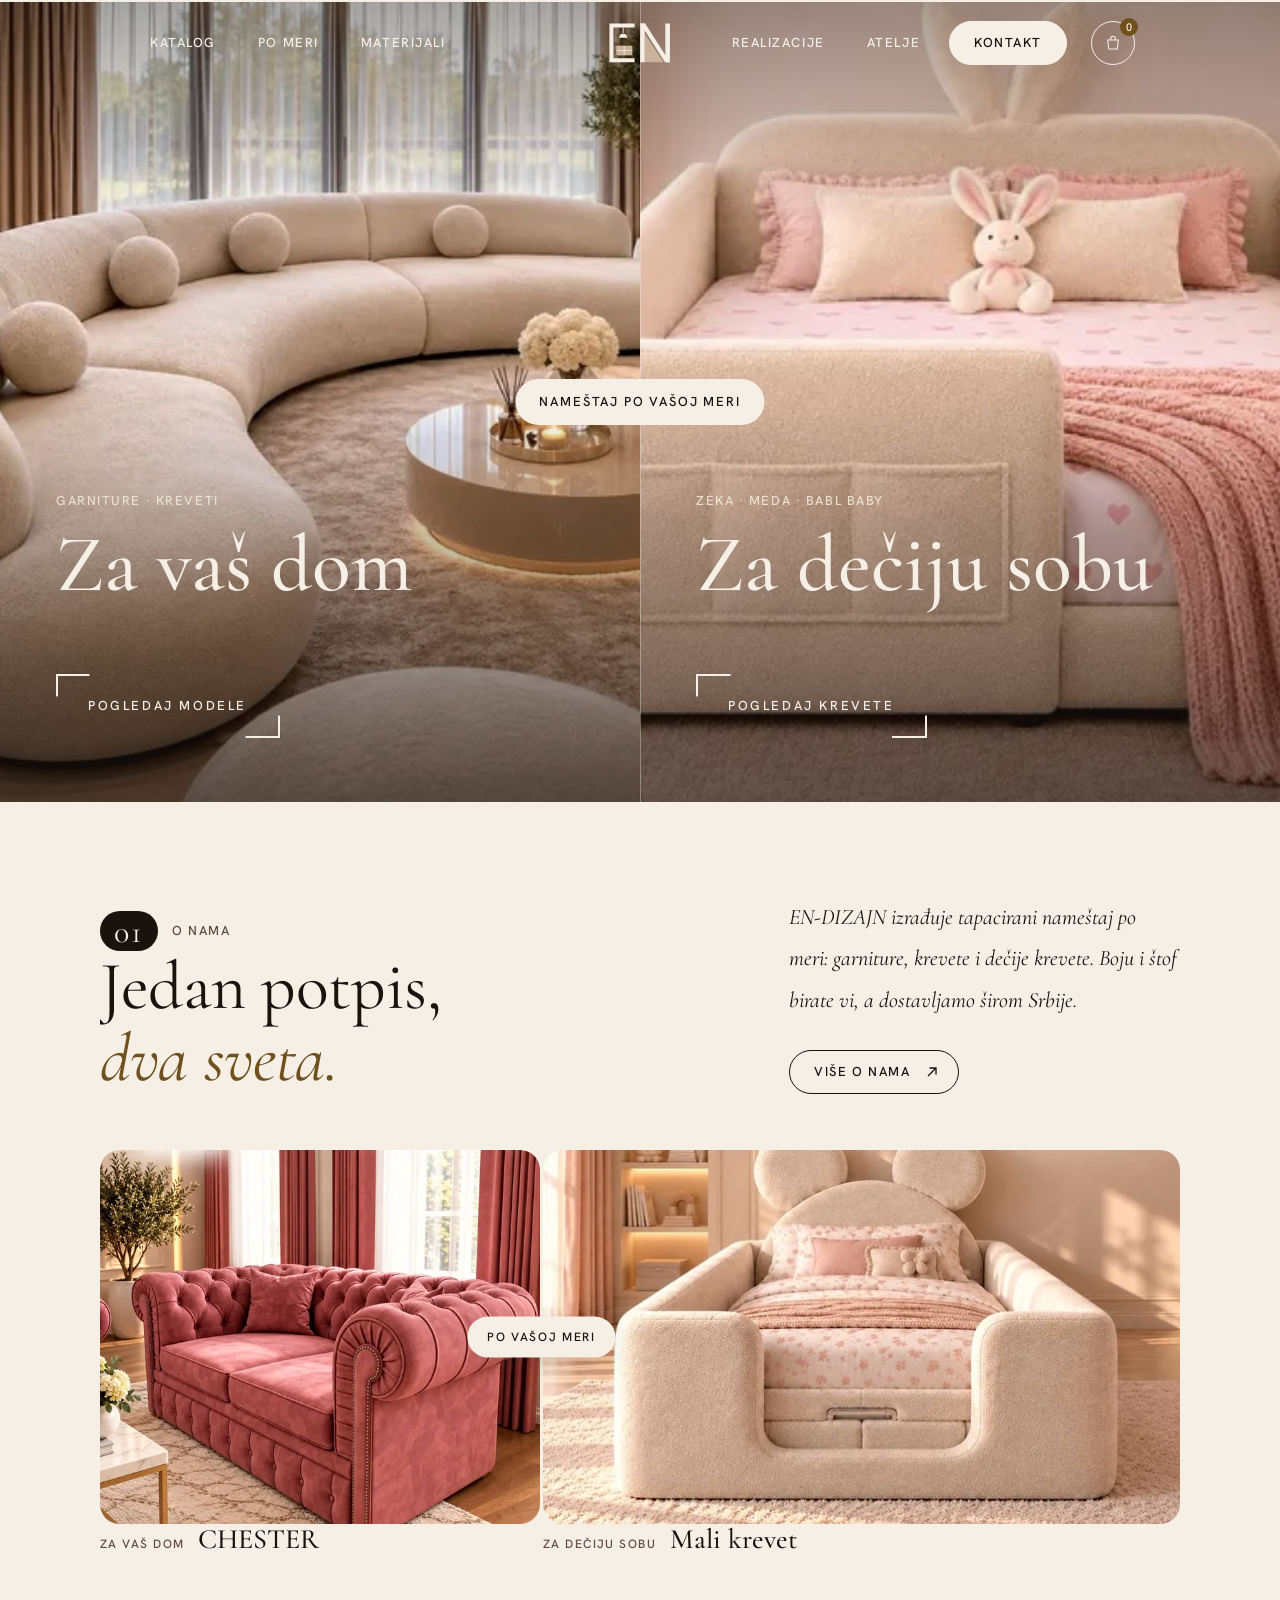
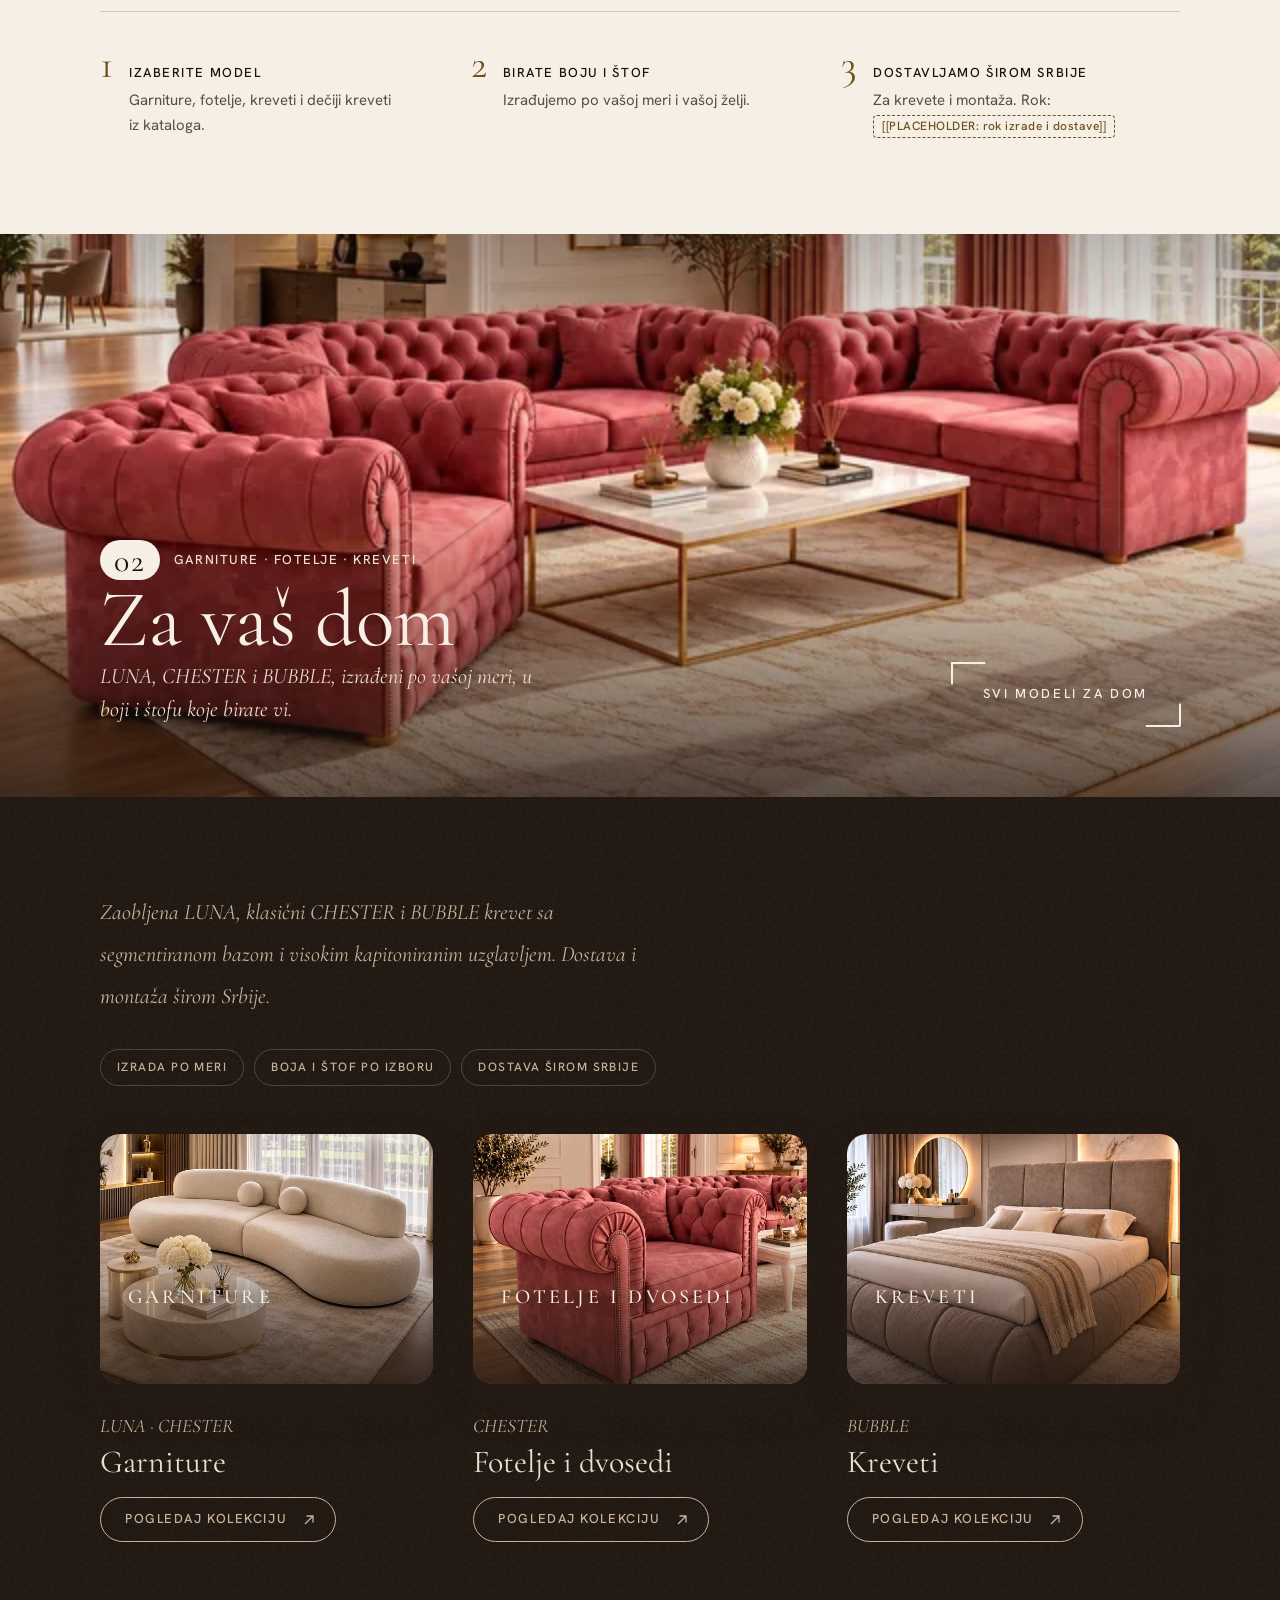
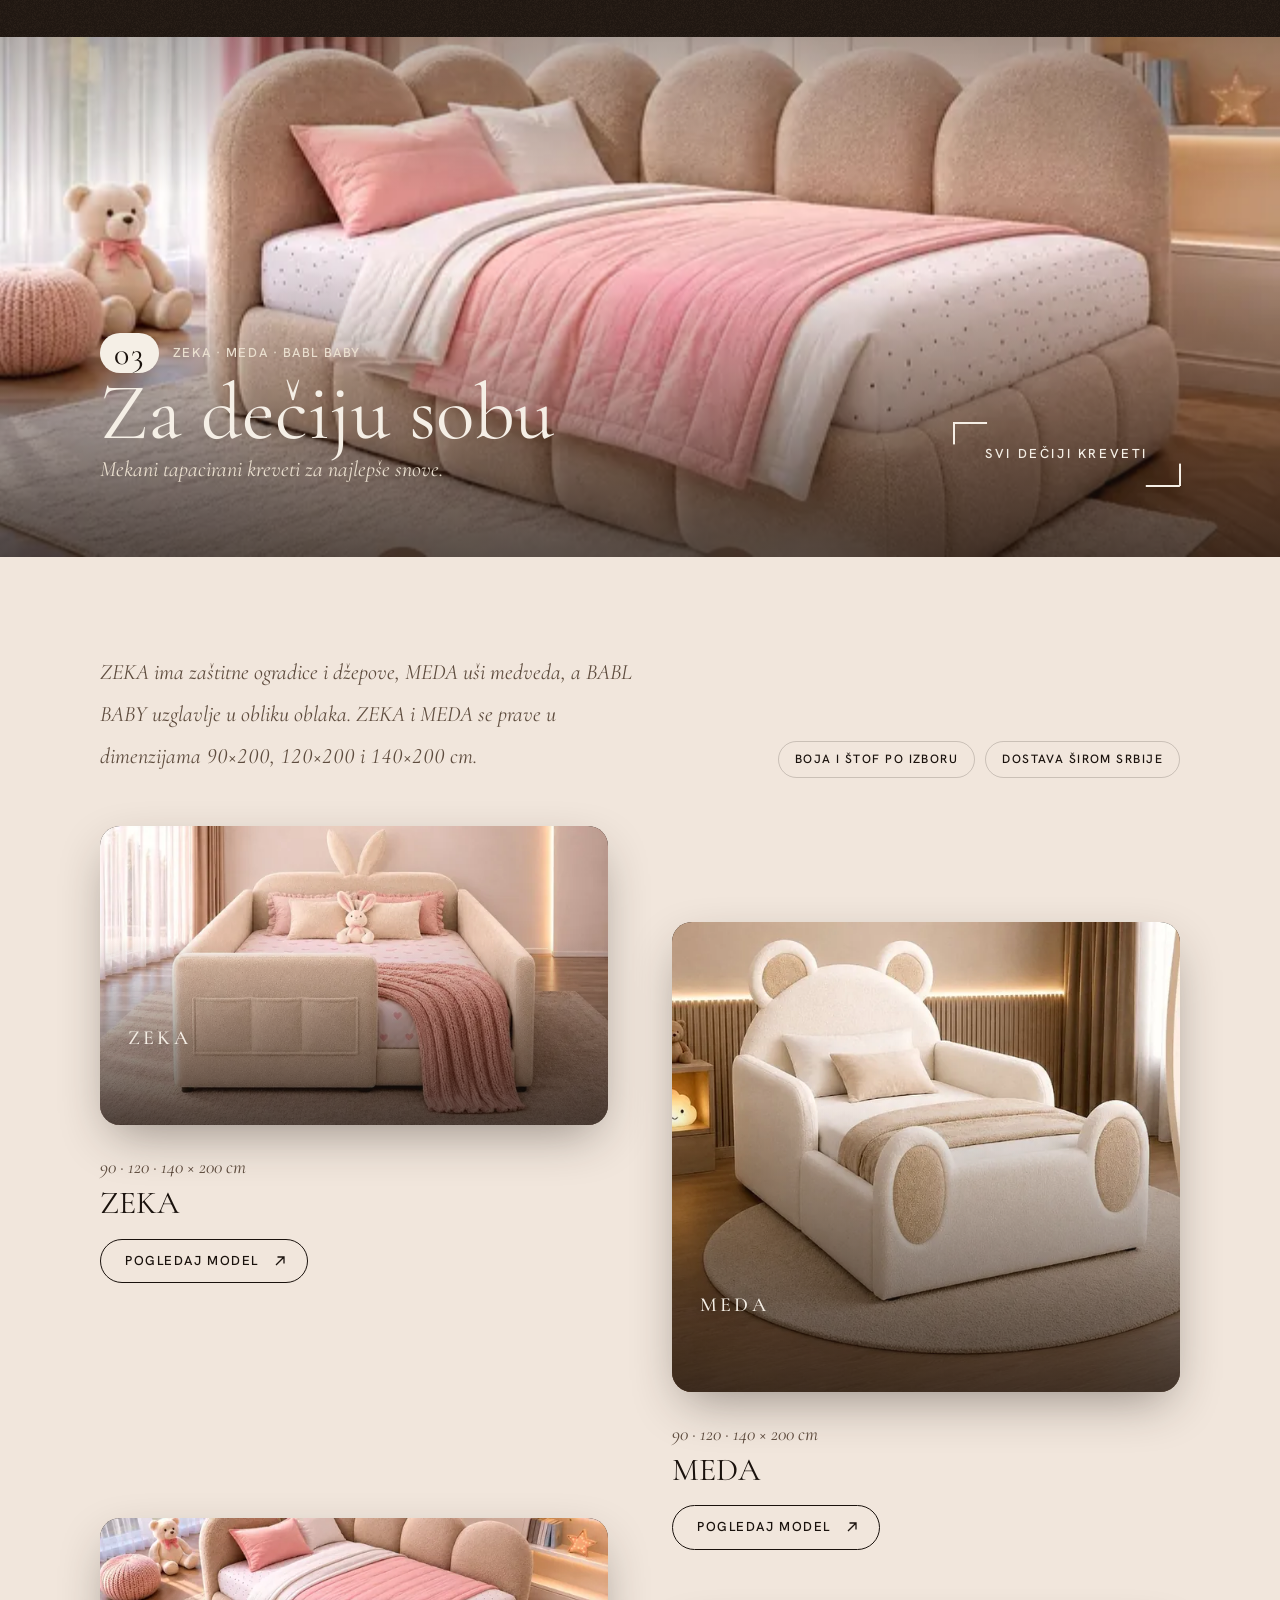
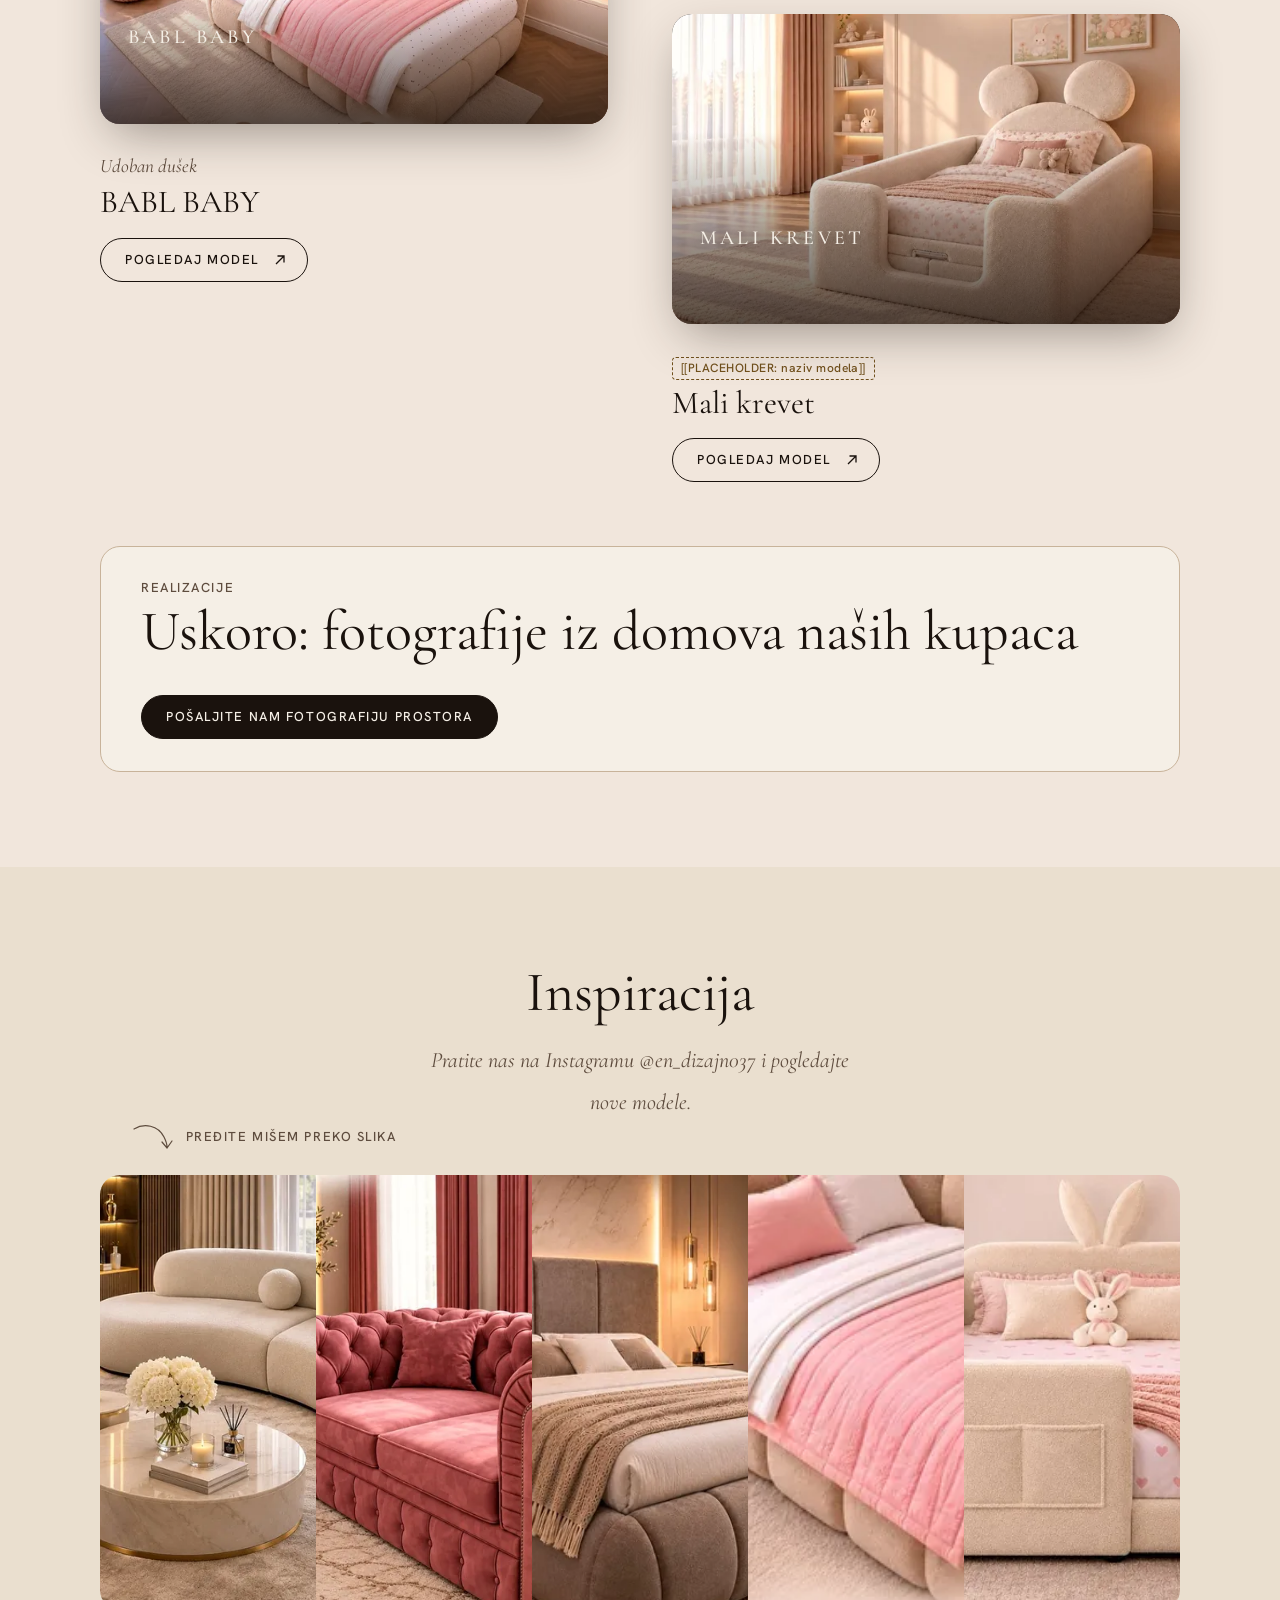
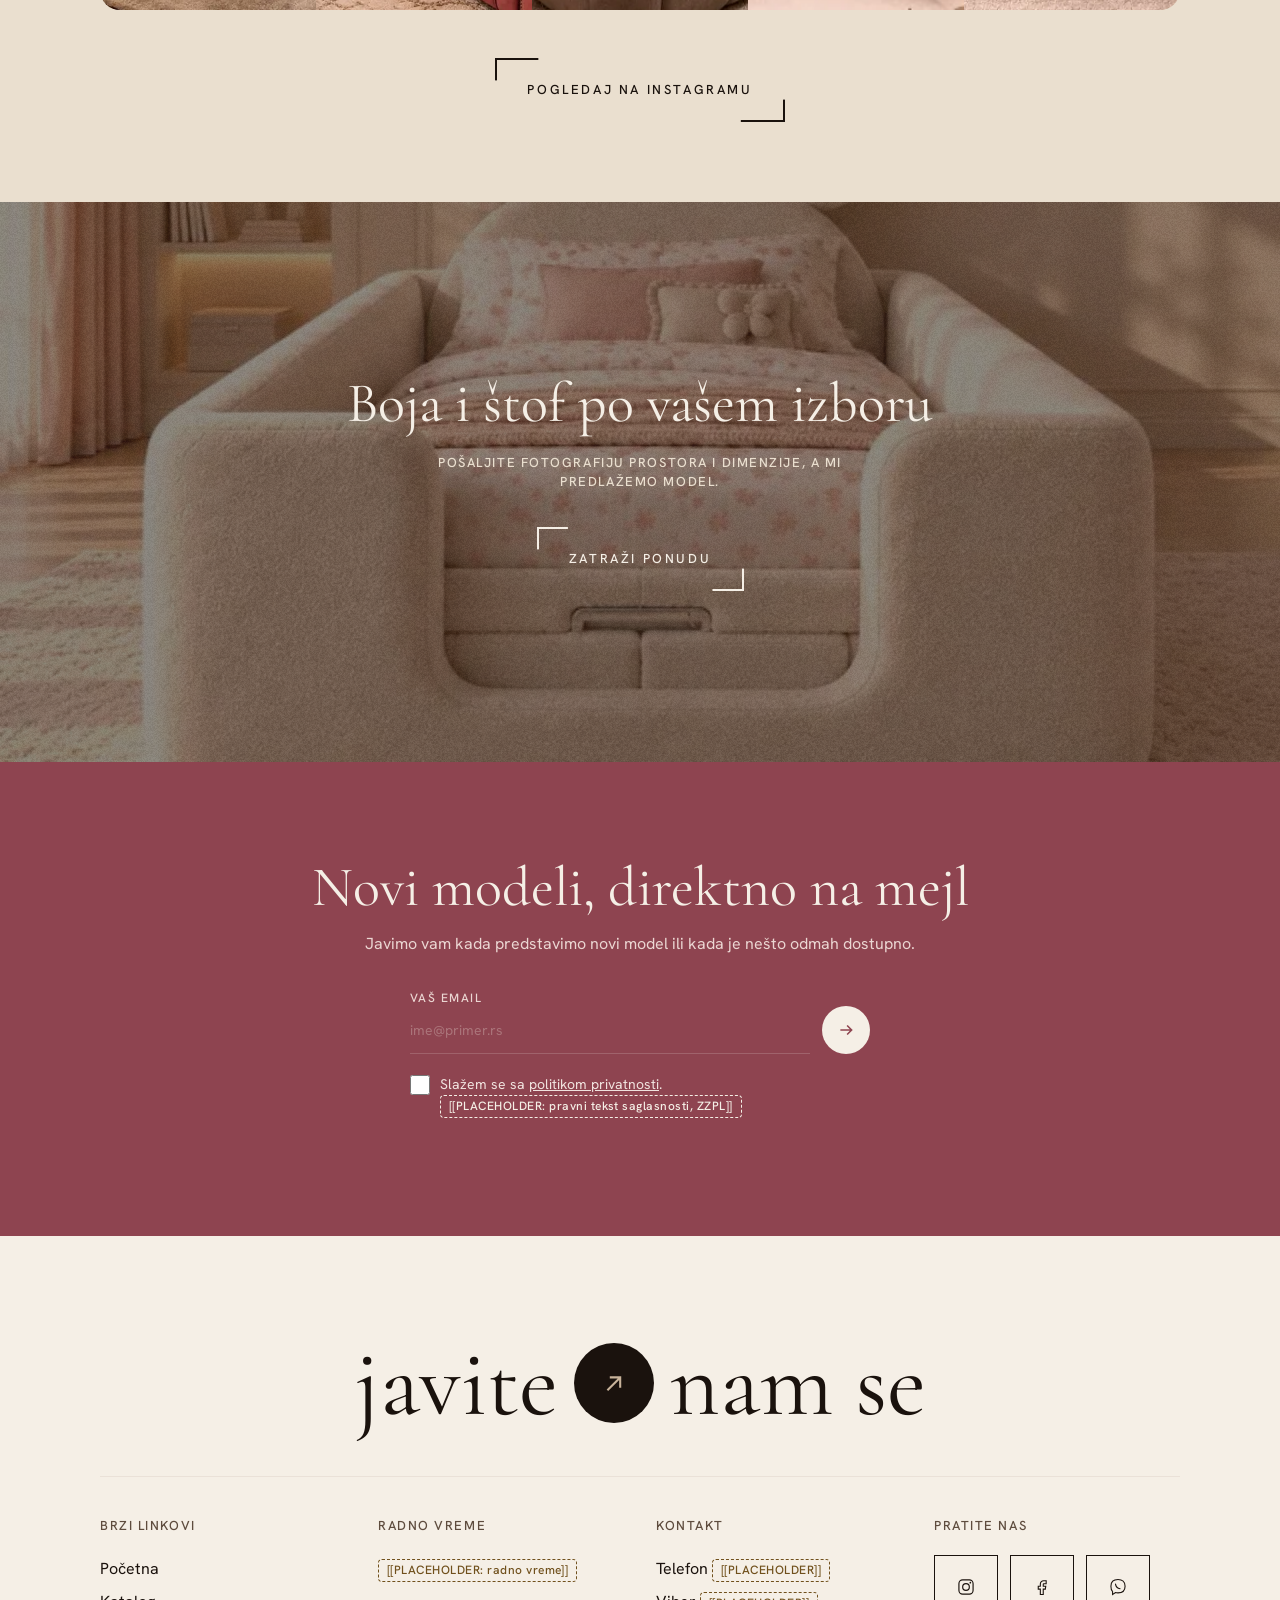
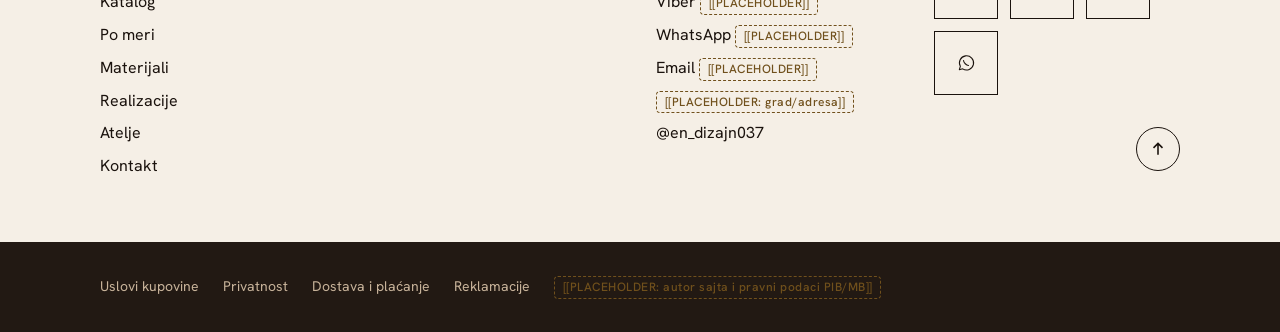
==== index.html @ 3f65c65a "Add files via upload" ====
<!doctype html>
<html lang="sr-Latn">
<head>
<meta charset="utf-8">
<meta name="viewport" content="width=device-width, initial-scale=1">
<title>EN-DIZAJN — Nameštaj po vašoj meri</title>
<meta name="description" content="Tapacirani nameštaj po meri: garniture, kreveti i dečiji kreveti. Boju i štof birate vi, a dostavljamo širom Srbije.">
<meta property="og:title" content="EN-DIZAJN — Nameštaj po vašoj meri">
<meta property="og:description" content="Garniture, kreveti i dečiji kreveti po meri. Boja i štof po izboru, dostava širom Srbije.">
<meta property="og:image" content="/assets/img/01.webp">
<meta property="og:locale" content="sr_RS">
<meta property="og:type" content="website">
<meta name="theme-color" content="#F5EFE6">
<link rel="icon" href="/favicon.svg" type="image/svg+xml">
<link rel="preload" href="/assets/fonts/cormorant-garamond-latin-500-normal.woff2" as="font" type="font/woff2" crossorigin>
<link rel="preload" href="/assets/fonts/hanken-grotesk-latin-400-normal.woff2" as="font" type="font/woff2" crossorigin>
<link rel="preload" as="image" href="/assets/img/01.webp" imagesrcset="/assets/img/01-640.webp 640w, /assets/img/01-1024.webp 1024w, /assets/img/01.webp 1254w" imagesizes="(max-width: 767px) 100vw, 50vw" fetchpriority="high">
<link rel="stylesheet" href="/assets/css/fonts.css">
<link rel="stylesheet" href="/assets/css/main.css">
<script type="application/ld+json">{"@context":"https://schema.org","@type":"FurnitureStore","name":"EN-DIZAJN","slogan":"Dizajn po vašoj meri","sameAs":["https://www.instagram.com/en_dizajn037/"]}</script>
</head>
<body>
<div class="ed" data-root id="top">
<a class="skip" href="#main">Preskoči na sadržaj</a>
<div class="cur" data-cur aria-hidden="true"><span>Pogledaj</span></div>
<div class="cq">

<!-- HEADER: Nilo layout, LivingLux hide/show (M03, M16, M17, M21) -->
<header class="hdr" data-hdr>
<div class="hdr__in">
<nav class="nav" aria-label="Glavna navigacija, levo">
<a class="nl" href="/katalog">Katalog</a>
<a class="nl" href="/katalog?model=zeka">Po meri</a>
<a class="nl" href="#">Materijali</a>
</nav>
<a class="logo" href="#top" aria-label="EN-DIZAJN, početna">
<!-- [[PLACEHOLDER: dobiti vektorski logo od klijenta]] — monogram recreated from the Instagram posts -->
<svg viewBox="0 0 120 80" aria-hidden="true"><path d="M6 6h44v7H13v54h37v7H6z" fill="currentColor"></path><path d="M30 13v10" stroke="currentColor" stroke-width="1.6"></path><path d="M23 31a7 7 0 0 1 14 0z" fill="currentColor"></path><rect x="18" y="45" width="28" height="17" fill="#C8B39A"></rect><path d="M18 53.5h28M32 45v17" stroke="currentColor" stroke-width="1.2"></path><path d="M60 6h8v68h-8zM104 6h8v68h-8z" fill="currentColor"></path><path d="M68 24l33 50H68z" fill="#C8B39A"></path><path d="M60 6h8.5L112 74h-8.5z" fill="currentColor"></path></svg>
</a>
<div class="hdr-r">
<nav class="nav" aria-label="Glavna navigacija, desno">
<a class="nl" href="#modeli">Realizacije</a>
<a class="nl" href="#">Atelje</a>
</nav>
<a class="pill" href="#kontakt">Kontakt</a>
<a class="iconbtn" href="#" aria-label="Korpa, 0 proizvoda"><svg viewBox="0 0 24 24" aria-hidden="true"><path d="M5 8h14l-1.2 12H6.2z M9 8V6a3 3 0 0 1 6 0v2" fill="none" stroke="currentColor" stroke-width="1.4"></path></svg><span class="cnt num" aria-hidden="true">0</span></a>
<button class="iconbtn burger" type="button" aria-label="Meni" aria-controls="mpanel" aria-expanded="false" data-burger><span></span><span></span></button>
</div>
</div>
<div class="mpanel" id="mpanel" data-panel>
<ul>
<li><a class="nl" href="/katalog" data-close>Katalog</a></li>
<li><a class="nl" href="/katalog?model=zeka" data-close>Po meri</a></li>
<li><a class="nl" href="#" data-close>Materijali</a></li>
<li><a class="nl" href="#modeli" data-close>Realizacije</a></li>
<li><a class="nl" href="#" data-close>Atelje</a></li>
<li><a class="pill" href="#kontakt" data-close>Kontakt</a></li>
</ul>
</div>
</header>

<main id="main">
<!-- 0. HERO (M01–M07) -->
<section class="hero2" data-theme="dark" aria-labelledby="hero-h">
<a class="half" href="#dom" data-cursor="Pogledaj"><img srcset="/assets/img/01-640.webp 640w, /assets/img/01-1024.webp 1024w, /assets/img/01.webp 1254w" sizes="(max-width: 767px) 100vw, 50vw" src="/assets/img/01.webp" width="1254" height="979" fetchpriority="high" alt="LUNA zaobljena garnitura od krem bukle u dnevnoj sobi" style="object-position: 30% 70%"><div class="half__c"><span class="half__k">Garniture · Kreveti</span><span class="half__h">Za vaš dom</span><span class="half__s">LUNA, CHESTER i BUBBLE, u boji i štofu koje birate vi.</span><span class="cb"><i class="ct"></i><i class="cl"></i><i class="cbm"></i><i class="cr"></i>Pogledaj modele</span></div></a>
<a class="half" href="#decja" data-cursor="Pogledaj"><img srcset="/assets/img/13-640.webp 640w, /assets/img/13-1024.webp 1024w, /assets/img/13.webp 1254w" sizes="(max-width: 767px) 100vw, 50vw" src="/assets/img/13.webp" width="1254" height="739" fetchpriority="high" alt="ZEKA dečiji krevet sa zečjim ušima i džepovima" style="object-position: 45% 60%"><div class="half__c"><span class="half__k">ZEKA · MEDA · BABL BABY</span><span class="half__h">Za dečiju sobu</span><span class="half__s">Mekani tapacirani kreveti, 90, 120 i 140 × 200 cm.</span><span class="cb"><i class="ct"></i><i class="cl"></i><i class="cbm"></i><i class="cr"></i>Pogledaj krevete</span></div></a>
<div class="seam" aria-hidden="true"></div>
<h1 class="mid" id="hero-h">Nameštaj po vašoj meri</h1>
</section>

<!-- 01 O NAMA (cream, trigger 90%) — follows the two-worlds hero -->
<section class="sec cream" id="o-nama" aria-labelledby="s01">
<div class="wrap">
<div class="about2__top" data-off="90">
<div>
<p class="about2__k"><span class="badge r-badge" aria-hidden="true">01</span><span class="vh">Odeljak 1: </span><span class="r-up" style="--d: 100ms">O nama</span></p>
<h2 class="about2__h" id="s01"><span class="mask"><span class="mi">Jedan potpis,</span></span><br><span class="mask"><span class="mi" style="--d: 200ms"><em>dva sveta.</em></span></span></h2>
</div>
<div class="about2__r">
<p class="t-lead r-up">EN-DIZAJN izrađuje tapacirani nameštaj po meri: garniture, krevete i dečije krevete. Boju i štof birate vi, a dostavljamo širom Srbije.</p>
<a class="pill pill--o r-up" style="--d: 250ms" href="#">Više o nama<svg class="arr" viewBox="0 0 16 16" aria-hidden="true"><path d="M4 12L12 4M5.5 4H12v6.5" fill="none" stroke="currentColor" stroke-width="1.3"></path></svg></a>
</div>
</div>
<div class="duo" data-off="90">
<div><div class="duo__media"><div class="iw r-img" style="aspect-ratio: 1136 / 966"><img srcset="/assets/img/05-640.webp 640w, /assets/img/05-1024.webp 1024w, /assets/img/05.webp 1136w" sizes="(max-width: 767px) 100vw, 50vw" src="/assets/img/05.webp" width="1136" height="966" loading="lazy" decoding="async" style="object-position: 30% 50%" alt="CHESTER dvosed od roze somota sa kapitone tapacirungom"></div><p class="duo__mid" aria-hidden="true">Po vašoj meri</p></div><p class="duo__cap r-up" style="--d: 250ms"><b>Za vaš dom</b><span>CHESTER</span></p></div>
<div><div class="duo__media"><div class="iw r-img" style="--d: 200ms; aspect-ratio: 1102 / 647"><img srcset="/assets/img/12-640.webp 640w, /assets/img/12-1024.webp 1024w, /assets/img/12.webp 1102w" sizes="(max-width: 767px) 100vw, 50vw" src="/assets/img/12.webp" width="1102" height="647" loading="lazy" decoding="async" style="object-position: 50% 50%" alt="Dečiji krevet od krem bukle sa uzglavljem u obliku mišjih ušiju"></div></div><p class="duo__cap r-up" style="--d: 350ms"><b>Za dečiju sobu</b><span>Mali krevet</span></p></div>
</div>
<div class="steps" data-off="90">
<div class="step3 r-up" style="--d: 0ms"><b class="num">1</b><div><h3>Izaberite model</h3><p>Garniture, fotelje, kreveti i dečiji kreveti iz kataloga.</p></div></div>
<div class="step3 r-up" style="--d: 120ms"><b class="num">2</b><div><h3>Birate boju i štof</h3><p>Izrađujemo po vašoj meri i vašoj želji.</p></div></div>
<div class="step3 r-up" style="--d: 240ms"><b class="num">3</b><div><h3>Dostavljamo širom Srbije</h3><p>Za krevete i montaža. Rok: <span class="ph">[[PLACEHOLDER: rok izrade i dostave]]</span></p></div></div>
</div>
</div>
</section>

<!-- 02 ZA VAŠ DOM (adult world, espresso) -->
<section class="world dark grain" id="dom" data-theme="dark" aria-labelledby="s02">
<div class="wband" data-off="85">
<img srcset="/assets/img/03-640.webp 640w, /assets/img/03-1024.webp 1024w, /assets/img/03.webp 1254w" sizes="(max-width: 767px) 100vw, 50vw" src="/assets/img/03.webp" width="1254" height="777" loading="lazy" decoding="async" style="object-position: 50% 72%" alt="CHESTER garnitura od roze somota u dnevnoj sobi">
<div class="wband__c"><div class="wrap">
<div><p class="wband__k r-up"><span class="badge badge--sm" aria-hidden="true">02</span>Garniture · Fotelje · Kreveti</p><h2 class="wband__h" id="s02"><span class="mask"><span class="mi">Za vaš dom</span></span></h2><p class="wband__s r-up">LUNA, CHESTER i BUBBLE, izrađeni po vašoj meri, u boji i štofu koje birate vi.</p></div>
<a class="cb r-up" style="--d: 300ms" href="/katalog"><i class="ct"></i><i class="cl"></i><i class="cbm"></i><i class="cr"></i>Svi modeli za dom</a>
</div></div>
</div>
<div class="sec"><div class="wrap">
<div class="wlead" data-off="80"><p class="t-lead muted r-up" style="max-width: 34rem">Zaobljena LUNA, klasični CHESTER i BUBBLE krevet sa segmentiranom bazom i visokim kapitoniranim uzglavljem. Dostava i montaža širom Srbije.</p><div class="facts r-up"><span class="fact">Izrada po meri</span><span class="fact">Boja i štof po izboru</span><span class="fact">Dostava širom Srbije</span></div></div>
<div class="g-3" data-off="80">
<div class="citem">
<a class="card card--low r-up" style="--d: 0ms" href="/katalog" data-cursor="Pogledaj"><div class="card__bg"><img width="1254" height="1004" srcset="/assets/img/02-640.webp 640w, /assets/img/02-1024.webp 1024w, /assets/img/02.webp 1254w" sizes="(max-width: 767px) 100vw, 50vw" src="/assets/img/02.webp" loading="lazy" decoding="async" style="object-position: 50% 62%" alt="Garniture — Boja i štof po izboru"></div><div class="card__fa"></div><div class="card__fb"></div><div class="card__c"><span class="card__t">Garniture</span><span class="card__cap">Boja i štof po izboru</span></div></a>
<div class="ccap r-up" style="--d: 150ms"><p class="t-sub">LUNA · CHESTER</p><h3 class="t-h3">Garniture</h3><a class="pill pill--o" href="/katalog">Pogledaj kolekciju<svg class="arr" viewBox="0 0 16 16" aria-hidden="true"><path d="M4 12L12 4M5.5 4H12v6.5" fill="none" stroke="currentColor" stroke-width="1.3"></path></svg></a></div>
</div>
<div class="citem">
<a class="card card--low r-up" style="--d: 100ms" href="/katalog" data-cursor="Pogledaj"><div class="card__bg"><img width="1143" height="931" srcset="/assets/img/04-640.webp 640w, /assets/img/04-1024.webp 1024w, /assets/img/04.webp 1143w" sizes="(max-width: 767px) 100vw, 50vw" src="/assets/img/04.webp" loading="lazy" decoding="async" style="object-position: 50% 55%" alt="Fotelje i dvosedi — Boja i štof po izboru"></div><div class="card__fa"></div><div class="card__fb"></div><div class="card__c"><span class="card__t">Fotelje i dvosedi</span><span class="card__cap">Boja i štof po izboru</span></div></a>
<div class="ccap r-up" style="--d: 250ms"><p class="t-sub">CHESTER</p><h3 class="t-h3">Fotelje i dvosedi</h3><a class="pill pill--o" href="/katalog">Pogledaj kolekciju<svg class="arr" viewBox="0 0 16 16" aria-hidden="true"><path d="M4 12L12 4M5.5 4H12v6.5" fill="none" stroke="currentColor" stroke-width="1.3"></path></svg></a></div>
</div>
<div class="citem">
<a class="card card--low r-up" style="--d: 200ms" href="/katalog" data-cursor="Pogledaj"><div class="card__bg"><img width="1254" height="790" srcset="/assets/img/06-640.webp 640w, /assets/img/06-1024.webp 1024w, /assets/img/06.webp 1254w" sizes="(max-width: 767px) 100vw, 50vw" src="/assets/img/06.webp" loading="lazy" decoding="async" style="object-position: 50% 60%" alt="Kreveti — Dostava i montaža širom Srbije"></div><div class="card__fa"></div><div class="card__fb"></div><div class="card__c"><span class="card__t">Kreveti</span><span class="card__cap">Dostava i montaža širom Srbije</span></div></a>
<div class="ccap r-up" style="--d: 350ms"><p class="t-sub">BUBBLE</p><h3 class="t-h3">Kreveti</h3><a class="pill pill--o" href="/katalog">Pogledaj kolekciju<svg class="arr" viewBox="0 0 16 16" aria-hidden="true"><path d="M4 12L12 4M5.5 4H12v6.5" fill="none" stroke="currentColor" stroke-width="1.3"></path></svg></a></div>
</div>
</div>
</div></div>
</section>

<!-- 03 ZA DEČIJU SOBU (kids world, warm light) -->
<section class="world kids" id="decja" aria-labelledby="s03">
<div class="wband wband--native" data-theme="dark" data-off="85">
<img srcset="/assets/img/09-640.webp 640w, /assets/img/09-1024.webp 1024w, /assets/img/09.webp 1536w" sizes="(max-width: 767px) 100vw, 50vw" src="/assets/img/09.webp" width="1536" height="625" loading="lazy" decoding="async" style="object-position: 50% 50%" alt="BABL BABY dečiji krevet sa uzglavljem u obliku oblaka">
<div class="wband__c"><div class="wrap">
<div><p class="wband__k r-up"><span class="badge badge--sm" aria-hidden="true">03</span>ZEKA · MEDA · BABL BABY</p><h2 class="wband__h" id="s03"><span class="mask"><span class="mi">Za dečiju sobu</span></span></h2><p class="wband__s r-up">Mekani tapacirani kreveti za najlepše snove.</p></div>
<a class="cb r-up" style="--d: 300ms" href="/katalog"><i class="ct"></i><i class="cl"></i><i class="cbm"></i><i class="cr"></i>Svi dečiji kreveti</a>
</div></div>
</div>
<div class="sec"><div class="wrap">
<div class="wlead" data-off="80"><p class="t-lead muted r-up" style="max-width: 34rem">ZEKA ima zaštitne ogradice i džepove, MEDA uši medveda, a BABL BABY uzglavlje u obliku oblaka. ZEKA i MEDA se prave u dimenzijama <span class="num">90×200, 120×200 i 140×200</span> cm.</p><div class="facts r-up"><span class="fact">Boja i štof po izboru</span><span class="fact">Dostava širom Srbije</span></div></div>
<div class="g-2 stag" data-off="80">
<div class="citem">
<a class="card card--low r-up" style="--d: 0ms; aspect-ratio: 1254 / 739" href="/katalog?model=zeka" data-cursor="Pogledaj"><div class="card__bg"><img width="1254" height="739" srcset="/assets/img/13-640.webp 640w, /assets/img/13-1024.webp 1024w, /assets/img/13.webp 1254w" sizes="(max-width: 767px) 100vw, 50vw" src="/assets/img/13.webp" loading="lazy" decoding="async" style="object-position: 45% 55%" alt="ZEKA — Ogradice i džepovi"></div><div class="card__fa"></div><div class="card__fb"></div><div class="card__c"><span class="card__t">ZEKA</span><span class="card__cap">Ogradice i džepovi</span></div></a>
<div class="ccap r-up" style="--d: 150ms"><p class="t-sub">90 · 120 · 140 × 200 cm</p><h3 class="t-h3">ZEKA</h3><a class="pill pill--o" href="/katalog?model=zeka">Pogledaj model<svg class="arr" viewBox="0 0 16 16" aria-hidden="true"><path d="M4 12L12 4M5.5 4H12v6.5" fill="none" stroke="currentColor" stroke-width="1.3"></path></svg></a></div>
</div>
<div class="citem">
<a class="card card--low r-up" style="--d: 100ms; aspect-ratio: 827 / 765" href="/katalog" data-cursor="Pogledaj"><div class="card__bg"><img width="827" height="765" srcset="/assets/img/14-640.webp 640w, /assets/img/14.webp 827w" sizes="(max-width: 767px) 100vw, 50vw" src="/assets/img/14.webp" loading="lazy" decoding="async" style="object-position: 50% 50%" alt="MEDA — Uši medveda"></div><div class="card__fa"></div><div class="card__fb"></div><div class="card__c"><span class="card__t">MEDA</span><span class="card__cap">Uši medveda</span></div></a>
<div class="ccap r-up" style="--d: 250ms"><p class="t-sub">90 · 120 · 140 × 200 cm</p><h3 class="t-h3">MEDA</h3><a class="pill pill--o" href="/katalog">Pogledaj model<svg class="arr" viewBox="0 0 16 16" aria-hidden="true"><path d="M4 12L12 4M5.5 4H12v6.5" fill="none" stroke="currentColor" stroke-width="1.3"></path></svg></a></div>
</div>
<div class="citem">
<a class="card card--low r-up" style="--d: 0ms; aspect-ratio: 1536 / 625" href="/katalog" data-cursor="Pogledaj"><div class="card__bg"><img width="1536" height="625" srcset="/assets/img/10-640.webp 640w, /assets/img/10-1024.webp 1024w, /assets/img/10.webp 1536w" sizes="(max-width: 767px) 100vw, 50vw" src="/assets/img/10.webp" loading="lazy" decoding="async" style="object-position: 40% 55%" alt="BABL BABY — Uzglavlje oblak"></div><div class="card__fa"></div><div class="card__fb"></div><div class="card__c"><span class="card__t">BABL BABY</span><span class="card__cap">Uzglavlje oblak</span></div></a>
<div class="ccap r-up" style="--d: 150ms"><p class="t-sub">Udoban dušek</p><h3 class="t-h3">BABL BABY</h3><a class="pill pill--o" href="/katalog">Pogledaj model<svg class="arr" viewBox="0 0 16 16" aria-hidden="true"><path d="M4 12L12 4M5.5 4H12v6.5" fill="none" stroke="currentColor" stroke-width="1.3"></path></svg></a></div>
</div>
<div class="citem">
<a class="card card--low r-up" style="--d: 100ms; aspect-ratio: 1312 / 803" href="/katalog" data-cursor="Pogledaj"><div class="card__bg"><img width="1312" height="803" srcset="/assets/img/11-640.webp 640w, /assets/img/11-1024.webp 1024w, /assets/img/11.webp 1312w" sizes="(max-width: 767px) 100vw, 50vw" src="/assets/img/11.webp" loading="lazy" decoding="async" style="object-position: 50% 60%" alt="Dečiji krevet sa uzglavljem u obliku mišjih ušiju"></div><div class="card__fa"></div><div class="card__fb"></div><div class="card__c"><span class="card__t">Mali krevet</span><span class="card__cap">Mali krevet za velike snove</span></div></a>
<div class="ccap r-up" style="--d: 250ms"><p class="t-sub"><span class="ph">[[PLACEHOLDER: naziv modela]]</span></p><h3 class="t-h3">Mali krevet</h3><a class="pill pill--o" href="/katalog">Pogledaj model<svg class="arr" viewBox="0 0 16 16" aria-hidden="true"><path d="M4 12L12 4M5.5 4H12v6.5" fill="none" stroke="currentColor" stroke-width="1.3"></path></svg></a></div>
</div>
</div>
<!-- PLACEHOLDER: real customer-home photos for Realizacije -->
<div class="realiz" id="modeli" data-off="90"><div class="r-up"><p class="t-micro muted">Realizacije</p><p class="t-big2" style="margin-top: .25rem">Uskoro: fotografije iz domova naših kupaca</p></div><a class="pill r-up" href="/katalog?model=zeka">Pošaljite nam fotografiju prostora</a></div>
</div></div>
</section>

<!-- INSPIRACIJA: Instagram accordion (M13, trigger 85%) -->
<section class="sec linen" aria-labelledby="sins">
<div class="wrap" data-off="85">
<div class="ctr r-block">
<h2 class="t-big2" id="sins">Inspiracija</h2>
<p class="t-lead muted">Pratite nas na Instagramu @en_dizajn037 i pogledajte nove modele.</p>
</div>
<p class="instr hint t-micro"><svg viewBox="0 0 44 28" aria-hidden="true"><path d="M2 6c10-6 24-4 30 8 2 4 3 7 3 10M30 19l5 6 5-7" fill="none" stroke="currentColor" stroke-width="1.2" stroke-linecap="round"></path></svg>Pređite mišem preko slika</p>
</div>
<div data-off="85"><div class="strip r-block" data-strip>
<a class="tl" href="/katalog" aria-label="LUNA, otvori model" data-cursor="Pogledaj"><img width="1254" height="1004" srcset="/assets/img/02-640.webp 640w, /assets/img/02-1024.webp 1024w, /assets/img/02.webp 1254w" sizes="(max-width: 767px) 100vw, 50vw" src="/assets/img/02.webp" loading="lazy" decoding="async" style="object-position: 20% 65%" alt=""><span class="tl__l">LUNA</span></a>
<a class="tl" href="/katalog" aria-label="CHESTER, otvori model" data-cursor="Pogledaj"><img width="1136" height="966" srcset="/assets/img/05-640.webp 640w, /assets/img/05-1024.webp 1024w, /assets/img/05.webp 1136w" sizes="(max-width: 767px) 100vw, 50vw" src="/assets/img/05.webp" loading="lazy" decoding="async" style="object-position: 30% 55%" alt=""><span class="tl__l">CHESTER</span></a>
<a class="tl" href="/katalog" aria-label="BUBBLE, otvori model" data-cursor="Pogledaj"><img width="1254" height="790" srcset="/assets/img/07-640.webp 640w, /assets/img/07-1024.webp 1024w, /assets/img/07.webp 1254w" sizes="(max-width: 767px) 100vw, 50vw" src="/assets/img/07.webp" loading="lazy" decoding="async" style="object-position: 55% 60%" alt=""><span class="tl__l">BUBBLE</span></a>
<a class="tl" href="/katalog" aria-label="BABL BABY, otvori model" data-cursor="Pogledaj"><img width="1536" height="625" srcset="/assets/img/10-640.webp 640w, /assets/img/10-1024.webp 1024w, /assets/img/10.webp 1536w" sizes="(max-width: 767px) 100vw, 50vw" src="/assets/img/10.webp" loading="lazy" decoding="async" style="object-position: 40% 55%" alt=""><span class="tl__l">BABL BABY</span></a>
<a class="tl" href="/katalog?model=zeka" aria-label="ZEKA, otvori model" data-cursor="Pogledaj"><img width="1254" height="739" srcset="/assets/img/13-640.webp 640w, /assets/img/13-1024.webp 1024w, /assets/img/13.webp 1254w" sizes="(max-width: 767px) 100vw, 50vw" src="/assets/img/13.webp" loading="lazy" decoding="async" style="object-position: 45% 55%" alt=""><span class="tl__l">ZEKA</span></a>
</div></div>
<div class="insp-cta" data-off="85"><a class="cb cb--ink r-block" href="https://www.instagram.com/en_dizajn037/" target="_blank" rel="noopener noreferrer"><i class="ct"></i><i class="cl"></i><i class="cbm"></i><i class="cr"></i>Pogledaj na Instagramu</a></div>
</section>

<!-- BANNER CTA (M19 parallax). Image 12 is low-res: overlay + grain; marked for replacement -->
<section class="banner on-photo" data-theme="dark" aria-labelledby="sban" data-off="85">
<img srcset="/assets/img/12-640.webp 640w, /assets/img/12-1024.webp 1024w, /assets/img/12.webp 1102w" sizes="(max-width: 767px) 100vw, 50vw" class="banner__img" data-banner src="/assets/img/12.webp" width="1102" height="647" loading="lazy" decoding="async" alt="">
<div class="banner__ov"></div><div class="grain-l"></div>
<div class="banner__c r-block">
<h2 class="t-big2" id="sban">Boja i štof po vašem izboru</h2>
<p class="t-micro">Pošaljite fotografiju prostora i dimenzije, a mi predlažemo model.</p>
<a class="cb" href="/katalog?model=zeka"><i class="ct"></i><i class="cl"></i><i class="cbm"></i><i class="cr"></i>Zatraži ponudu</a>
</div>
</section>

<!-- NEWSLETTER -->
<section class="sec rose" aria-labelledby="snews" data-off="85">
<div class="wrap ctr r-block">
<h2 class="t-big2" id="snews">Novi modeli, direktno na mejl</h2>
<p class="t-body muted" style="margin-top: .75rem">Javimo vam kada predstavimo novi model ili kada je nešto odmah dostupno.</p>
<form class="nform" data-news novalidate>
<div class="nfield"><label for="nl-email">Vaš email</label><input class="ninput" id="nl-email" type="text" inputmode="email" autocomplete="email" placeholder="ime@primer.rs" name="email" aria-describedby="nl-status"></div>
<button class="circ" type="submit" aria-label="Prijavi se"><svg viewBox="0 0 16 16" aria-hidden="true"><path d="M3 8h10M9 4l4 4-4 4" fill="none" stroke="currentColor" stroke-width="1.4"></path></svg></button>
</form>
<label class="consent"><input type="checkbox" name="consent" aria-describedby="nl-status"><span>Slažem se sa <a href="#">politikom privatnosti</a>. <span class="ph">[[PLACEHOLDER: pravni tekst saglasnosti, ZZPL]]</span></span></label>
<p class="nstatus" id="nl-status" aria-live="polite"></p>
<!-- [[PLACEHOLDER: newsletter servis]] — submit is stubbed -->
</div>
</section>
</main>

<!-- FOOTER (trigger 78%) -->
<footer class="ftr" id="kontakt">
<div class="wrap" data-off="78">
<a class="giant r-f" href="#kontakt" aria-label="Javite nam se, kontakt"><span>javite</span><span class="gcirc r-circ" aria-hidden="true"><svg viewBox="0 0 16 16"><path d="M4 12L12 4M5.5 4H12v6.5" fill="none" stroke="currentColor" stroke-width="1.3"></path></svg></span><span>nam se</span></a>
<div class="fhr"></div>
<div class="fcols r-f r-fc">
<div class="fcol"><h3>Brzi linkovi</h3><ul><li><a href="#top">Početna</a></li><li><a href="/katalog">Katalog</a></li><li><a href="/katalog?model=zeka">Po meri</a></li><li><a href="#">Materijali</a></li><li><a href="#modeli">Realizacije</a></li><li><a href="#">Atelje</a></li><li><a href="#kontakt">Kontakt</a></li></ul></div>
<div class="fcol"><h3>Radno vreme</h3><p><span class="ph">[[PLACEHOLDER: radno vreme]]</span></p></div>
<div class="fcol"><h3>Kontakt</h3><ul><li>Telefon <span class="ph">[[PLACEHOLDER]]</span></li><li>Viber <span class="ph">[[PLACEHOLDER]]</span></li><li>WhatsApp <span class="ph">[[PLACEHOLDER]]</span></li><li>Email <span class="ph">[[PLACEHOLDER]]</span></li><li><span class="ph">[[PLACEHOLDER: grad/adresa]]</span></li><li><a href="https://www.instagram.com/en_dizajn037/" target="_blank" rel="noopener noreferrer">@en_dizajn037</a></li></ul></div>
<div class="fcol"><h3>Pratite nas</h3>
<div class="socials">
<a class="sq" href="https://www.instagram.com/en_dizajn037/" target="_blank" rel="noopener noreferrer" aria-label="Instagram"><svg viewBox="0 0 24 24" aria-hidden="true"><rect x="3.5" y="3.5" width="17" height="17" rx="4.5" fill="none" stroke="currentColor" stroke-width="1.4"></rect><circle cx="12" cy="12" r="4" fill="none" stroke="currentColor" stroke-width="1.4"></circle><circle cx="17.2" cy="6.8" r="1" fill="currentColor"></circle></svg></a>
<a class="sq" href="#" aria-label="Facebook (uskoro)"><svg viewBox="0 0 24 24" aria-hidden="true"><path d="M14 8h3V4.5h-3a4 4 0 0 0-4 4V11H7.5v3.5H10V21h3.5v-6.5H16l.5-3.5h-3V8.8c0-.5.3-.8.5-.8z" fill="none" stroke="currentColor" stroke-width="1.3"></path></svg></a>
<a class="sq" href="#" aria-label="Viber (uskoro)"><svg viewBox="0 0 24 24" aria-hidden="true"><path d="M12 3c5 0 8.5 2.5 8.5 8s-3.5 8-8.5 8c-1 0-2-.1-3-.4L5.5 21v-3.4C4 16.2 3.5 14 3.5 11 3.5 5.5 7 3 12 3z" fill="none" stroke="currentColor" stroke-width="1.3"></path><path d="M9 8.5c.4 2.8 2.7 5.1 5.5 5.5" fill="none" stroke="currentColor" stroke-width="1.3" stroke-linecap="round"></path></svg></a>
<a class="sq" href="#" aria-label="WhatsApp (uskoro)"><svg viewBox="0 0 24 24" aria-hidden="true"><path d="M4 20l1.2-4A8.5 8.5 0 1 1 8 19z" fill="none" stroke="currentColor" stroke-width="1.3" stroke-linejoin="round"></path><path d="M9 9c.2 2.6 3.4 5.8 6 6" fill="none" stroke="currentColor" stroke-width="1.3" stroke-linecap="round"></path></svg></a>
</div>
<div style="display: flex; margin-top: 2rem"><a class="iconbtn totop" href="#top" aria-label="Nazad na vrh"><svg viewBox="0 0 16 16" aria-hidden="true"><path d="M8 13V3M4 7l4-4 4 4" fill="none" stroke="currentColor" stroke-width="1.4"></path></svg></a></div>
</div>
</div>
</div>
<div class="fbar"><div class="wrap"><a href="#">Uslovi kupovine</a><a href="#">Privatnost</a><a href="#">Dostava i plaćanje</a><a href="#">Reklamacije</a><span class="ph">[[PLACEHOLDER: autor sajta i pravni podaci PIB/MB]]</span></div></div>
</footer>
</div>
</div>
<script src="/assets/js/main.js" defer></script>
</body>
</html>
---- assets/css/fonts.css ----
@font-face {
  font-family: 'Cormorant Garamond';
  font-style: normal;
  font-display: swap;
  font-weight: 400;
  src: url(/assets/fonts/cormorant-garamond-latin-ext-400-normal.woff2) format('woff2');
  unicode-range: U+0100-02BA,U+02BD-02C5,U+02C7-02CC,U+02CE-02D7,U+02DD-02FF,U+0304,U+0308,U+0329,U+1D00-1DBF,U+1E00-1E9F,U+1EF2-1EFF,U+2020,U+20A0-20AB,U+20AD-20C0,U+2113,U+2C60-2C7F,U+A720-A7FF;
}
@font-face {
  font-family: 'Cormorant Garamond';
  font-style: normal;
  font-display: swap;
  font-weight: 400;
  src: url(/assets/fonts/cormorant-garamond-latin-400-normal.woff2) format('woff2');
  unicode-range: U+0000-00FF,U+0131,U+0152-0153,U+02BB-02BC,U+02C6,U+02DA,U+02DC,U+0304,U+0308,U+0329,U+2000-206F,U+20AC,U+2122,U+2191,U+2193,U+2212,U+2215,U+FEFF,U+FFFD;
}
@font-face {
  font-family: 'Cormorant Garamond';
  font-style: normal;
  font-display: swap;
  font-weight: 500;
  src: url(/assets/fonts/cormorant-garamond-latin-ext-500-normal.woff2) format('woff2');
  unicode-range: U+0100-02BA,U+02BD-02C5,U+02C7-02CC,U+02CE-02D7,U+02DD-02FF,U+0304,U+0308,U+0329,U+1D00-1DBF,U+1E00-1E9F,U+1EF2-1EFF,U+2020,U+20A0-20AB,U+20AD-20C0,U+2113,U+2C60-2C7F,U+A720-A7FF;
}
@font-face {
  font-family: 'Cormorant Garamond';
  font-style: normal;
  font-display: swap;
  font-weight: 500;
  src: url(/assets/fonts/cormorant-garamond-latin-500-normal.woff2) format('woff2');
  unicode-range: U+0000-00FF,U+0131,U+0152-0153,U+02BB-02BC,U+02C6,U+02DA,U+02DC,U+0304,U+0308,U+0329,U+2000-206F,U+20AC,U+2122,U+2191,U+2193,U+2212,U+2215,U+FEFF,U+FFFD;
}
@font-face {
  font-family: 'Cormorant Garamond';
  font-style: italic;
  font-display: swap;
  font-weight: 400;
  src: url(/assets/fonts/cormorant-garamond-latin-ext-400-italic.woff2) format('woff2');
  unicode-range: U+0100-02BA,U+02BD-02C5,U+02C7-02CC,U+02CE-02D7,U+02DD-02FF,U+0304,U+0308,U+0329,U+1D00-1DBF,U+1E00-1E9F,U+1EF2-1EFF,U+2020,U+20A0-20AB,U+20AD-20C0,U+2113,U+2C60-2C7F,U+A720-A7FF;
}
@font-face {
  font-family: 'Cormorant Garamond';
  font-style: italic;
  font-display: swap;
  font-weight: 400;
  src: url(/assets/fonts/cormorant-garamond-latin-400-italic.woff2) format('woff2');
  unicode-range: U+0000-00FF,U+0131,U+0152-0153,U+02BB-02BC,U+02C6,U+02DA,U+02DC,U+0304,U+0308,U+0329,U+2000-206F,U+20AC,U+2122,U+2191,U+2193,U+2212,U+2215,U+FEFF,U+FFFD;
}
@font-face {
  font-family: 'Hanken Grotesk';
  font-style: normal;
  font-display: swap;
  font-weight: 400;
  src: url(/assets/fonts/hanken-grotesk-latin-ext-400-normal.woff2) format('woff2');
  unicode-range: U+0100-02BA,U+02BD-02C5,U+02C7-02CC,U+02CE-02D7,U+02DD-02FF,U+0304,U+0308,U+0329,U+1D00-1DBF,U+1E00-1E9F,U+1EF2-1EFF,U+2020,U+20A0-20AB,U+20AD-20C0,U+2113,U+2C60-2C7F,U+A720-A7FF;
}
@font-face {
  font-family: 'Hanken Grotesk';
  font-style: normal;
  font-display: swap;
  font-weight: 400;
  src: url(/assets/fonts/hanken-grotesk-latin-400-normal.woff2) format('woff2');
  unicode-range: U+0000-00FF,U+0131,U+0152-0153,U+02BB-02BC,U+02C6,U+02DA,U+02DC,U+0304,U+0308,U+0329,U+2000-206F,U+20AC,U+2122,U+2191,U+2193,U+2212,U+2215,U+FEFF,U+FFFD;
}
@font-face {
  font-family: 'Hanken Grotesk';
  font-style: normal;
  font-display: swap;
  font-weight: 500;
  src: url(/assets/fonts/hanken-grotesk-latin-ext-500-normal.woff2) format('woff2');
  unicode-range: U+0100-02BA,U+02BD-02C5,U+02C7-02CC,U+02CE-02D7,U+02DD-02FF,U+0304,U+0308,U+0329,U+1D00-1DBF,U+1E00-1E9F,U+1EF2-1EFF,U+2020,U+20A0-20AB,U+20AD-20C0,U+2113,U+2C60-2C7F,U+A720-A7FF;
}
@font-face {
  font-family: 'Hanken Grotesk';
  font-style: normal;
  font-display: swap;
  font-weight: 500;
  src: url(/assets/fonts/hanken-grotesk-latin-500-normal.woff2) format('woff2');
  unicode-range: U+0000-00FF,U+0131,U+0152-0153,U+02BB-02BC,U+02C6,U+02DA,U+02DC,U+0304,U+0308,U+0329,U+2000-206F,U+20AC,U+2122,U+2191,U+2193,U+2212,U+2215,U+FEFF,U+FFFD;
}
/* metric-matched fallbacks to avoid layout shift on swap */
@font-face{font-family:'Cormorant Fallback';src:local('Georgia');size-adjust:88%;ascent-override:100%;descent-override:30%}
@font-face{font-family:'Hanken Fallback';src:local('Arial');size-adjust:98%;ascent-override:96%;descent-override:26%}
---- assets/css/main.css ----
/* EN-DIZAJN — tokens.css + components. Every number from the v4 brief lives here. */
:root{
  --cream:#F5EFE6; --linen:#EADFCF; --rose:#8E4450; --sand:#C8B39A; --taupe:#9C8670;
  --espresso:#221913; --ink:#1A120D; --ink-muted:#5E4C3E;
  --brass:#BE8F4A; --brass-ink:#70501C;
  --text-on-dark:#E9DFD1; --muted-on-dark:#C8B39A;
  --hairline:rgba(27,20,16,.18); --hairline-dark:rgba(233,223,209,.22);
  --f-display:'Cormorant Garamond', 'Cormorant Fallback', Georgia, 'Times New Roman', serif;
  --f-ui:'Hanken Grotesk', 'Hanken Fallback', Arial, sans-serif;
  /* motion tokens */
  --standard:cubic-bezier(.25,.1,.25,1); --outQuad:cubic-bezier(.25,.46,.45,.94);
  --outSine:cubic-bezier(.39,.575,.565,1); --outCubic:cubic-bezier(.215,.61,.355,1);
  --outQuart:cubic-bezier(.165,.84,.44,1); --outQuint:cubic-bezier(.23,1,.32,1);
  --outExpo:cubic-bezier(.19,1,.22,1);
  --k:1; --s0:1.2; --dk:1;
  --grain:url(/assets/img/grain.png);
}
html{scroll-behavior:auto}
body{margin:0;background:#F4EDE3}
.ed{background:var(--cream);color:var(--ink);font-family:var(--f-ui);font-size:1rem;line-height:1.7;overflow-x:clip;-webkit-font-smoothing:antialiased;text-wrap:pretty;position:relative}
.cq{container-type:inline-size;position:relative}
.ed *,.ed *::before,.ed *::after{box-sizing:border-box}
.ed img{display:block;max-width:100%}
.ed h1,.ed h2,.ed h3,.ed p{margin:0}
.ed h1,.ed h2,.ed h3{text-wrap:balance;font-weight:400}
:where(.ed) a{color:inherit}
.num{font-variant-numeric:tabular-nums lining-nums}
.vh{position:absolute!important;width:1px;height:1px;overflow:hidden;clip:rect(0 0 0 0);white-space:nowrap}
.skip{position:absolute;left:16px;top:-80px;z-index:100;background:var(--ink);color:var(--cream);padding:12px 20px;border-radius:40px;font:500 .8125rem/1.4 var(--f-ui);letter-spacing:.12em;text-transform:uppercase;text-decoration:none}
.skip:focus{top:16px}
.ed :focus-visible{outline:2px solid var(--brass-ink);outline-offset:2px}
.dark :focus-visible,.on-photo :focus-visible{outline-color:var(--brass)}
.ph{display:inline-block;font:500 .75rem/1.4 var(--f-ui);letter-spacing:.04em;color:var(--brass-ink);border:1px dashed currentColor;padding:2px 8px;border-radius:4px;font-style:normal;text-transform:none}
.dark .ph{color:var(--sand)}

/* layout */
.wrap{max-width:1140px;margin:0 auto;padding:15px 30px}
.sec{padding:5rem 0;position:relative}
.cream{background:var(--cream)} .linen{background:var(--linen)}
.dark{background:var(--espresso);color:var(--text-on-dark)}
.grain::after{content:'';position:absolute;inset:0;background-image:var(--grain);background-size:128px;mix-blend-mode:soft-light;opacity:.75;pointer-events:none}
.dark>.wrap,.dark>*{position:relative;z-index:1}
.g-about{display:grid;grid-template-columns:1fr 1.25fr;gap:3.1rem;align-content:space-between;align-items:start}
.g-2{display:grid;grid-template-columns:repeat(2,minmax(0,1fr));gap:4rem}
.stag>:nth-child(even){transform:translateY(6rem)}
.stag{padding-bottom:6rem}

/* type */
.t-h1{font:500 4rem/1.15 var(--f-display);letter-spacing:-.005em}
.t-h2{font:400 2.2rem/1.2 var(--f-display)}
.t-big{font:400 3.5rem/1.2 var(--f-display)}
.t-h3{font:400 2.5rem/1.2 var(--f-display)}
.t-h3s{font:400 2.2rem/1.2 var(--f-display)}
.t-sub{font:italic 400 1.2rem/1.5 var(--f-display)}
.t-lead{font:italic 400 1.375rem/1.9 var(--f-display);max-width:30rem}
.t-body{font:400 1rem/1.7 var(--f-ui)}
.t-micro{font:500 .8125rem/1.4 var(--f-ui);letter-spacing:.12em;text-transform:uppercase}
.muted{color:var(--ink-muted)} .dark .muted{color:var(--muted-on-dark)}

/* section header */
.sh{display:flex;align-items:center;gap:1.25rem;font:400 2.2rem/1.2 var(--f-display)}
.badge{display:inline-flex;align-items:center;justify-content:center;background:var(--ink);color:var(--cream);border-radius:3000px;padding:.06em 1.5rem 0;font:400 4.5rem/1.2 var(--f-display);flex:none}
.dark .badge{background:var(--cream);color:var(--ink)}
.mask{display:inline-block;overflow:clip;vertical-align:bottom;padding-bottom:.1em;margin-bottom:-.1em}
.mi{display:inline-block}
.hr{height:1px;background:var(--hairline);margin:20px 0 40px;transform-origin:left center}
.dark .hr{background:var(--hairline-dark)}

/* buttons: pill */
.pill{position:relative;display:inline-flex;align-items:center;justify-content:center;gap:.6rem;min-height:44px;border-radius:40px;padding:.75rem 1.5rem;font:500 .8125rem/1.4 var(--f-ui);letter-spacing:.12em;text-transform:uppercase;text-decoration:none;border:1px solid var(--ink);background:var(--ink);color:var(--cream);cursor:pointer;transition:background-color 475ms var(--standard),color 475ms var(--standard),border-color 475ms var(--standard)}
.pill:hover{background:var(--cream);color:var(--ink)}
.pill--o{background:transparent;color:var(--ink);padding-right:3rem}
.pill--o:hover{background:var(--ink);color:var(--cream)}
.pill .arr{position:absolute;right:1.15rem;top:50%;margin-top:-8px;width:16px;height:16px;transition:transform 300ms var(--outQuart)}
.pill:hover .arr{transform:translate(3px,-3px)}
.dark .pill--o{border-color:var(--sand);color:var(--sand)}
.dark .pill--o:hover{background:var(--cream);color:var(--ink);border-color:var(--cream)}
.dark .pill:not(.pill--o){background:var(--cream);color:var(--ink);border-color:var(--cream)}
.dark .pill:not(.pill--o):hover{background:transparent;color:var(--cream)}

/* buttons: corner bracket */
.cb{position:relative;display:inline-flex;align-items:center;justify-content:center;min-width:200px;height:64px;padding:0 2rem;font:500 .8125rem/1.4 var(--f-ui);letter-spacing:.2em;text-transform:uppercase;color:var(--cream);text-decoration:none;background:none;border:0;cursor:pointer}
.cb--ink{color:var(--ink)}
.cb i{position:absolute;background:currentColor;transition:transform 200ms ease-out}
.cb .ct{top:0;left:0;width:100%;height:1.5px;transform:scaleX(.15);transform-origin:0 0}
.cb .cl{top:0;left:0;width:1.5px;height:100%;transform:scaleY(.35);transform-origin:0 0}
.cb .cbm{bottom:0;right:0;width:100%;height:1.5px;transform:scaleX(.15);transform-origin:100% 100%}
.cb .cr{bottom:0;right:0;width:1.5px;height:100%;transform:scaleY(.35);transform-origin:100% 100%}
.cb:hover i,.cb:focus-visible i{transform:none}

/* header */
.hdr{position:sticky;top:0;z-index:50;margin-bottom:-84px;color:var(--ink);transition:transform 500ms var(--outSine),opacity 500ms var(--outCubic),background-color 300ms var(--standard),color 300ms var(--standard),box-shadow 300ms}
.hdr.is-hidden{transform:translateY(-95px);opacity:0;transition-delay:200ms,200ms,0ms,0ms,0ms}
.hdr.is-scrolled{background:rgba(244,237,227,.88);-webkit-backdrop-filter:blur(12px);backdrop-filter:blur(12px);box-shadow:inset 0 -1px 0 var(--hairline)}
.hdr.on-dark{color:var(--cream)}
.hdr.on-dark.is-scrolled{background:rgba(43,33,27,.88);box-shadow:inset 0 -1px 0 var(--hairline-dark)}
.hdr__in{max-width:1030px;margin:0 auto;padding:20px;display:grid;grid-template-columns:1fr auto 1fr;align-items:center;gap:1rem}
.nav{display:flex;align-items:center;gap:2rem}
.nav--r{justify-content:flex-end}
.hdr-r{display:flex;justify-content:flex-end;align-items:center;gap:1.5rem}
.nl{position:relative;padding:10px 5px;font:500 .8125rem/1.4 var(--f-ui);letter-spacing:.12em;text-transform:uppercase;text-decoration:none;color:inherit;white-space:nowrap}
.nl::after{content:'';position:absolute;left:5px;right:5px;bottom:6px;height:1px;background:var(--brass);transform:scaleX(0);transform-origin:right center;transition:transform 300ms var(--outExpo)}
.nl:hover::after,.nl.is-current::after{transform:scaleX(1);transform-origin:left center}
.logo{display:block;width:68.5px;color:inherit}
.logo svg{display:block;width:100%;height:auto}
.hdr .pill{padding:.75rem 1.5rem}
.on-dark .pill{background:var(--cream);color:var(--ink);border-color:var(--cream)}
.on-dark .pill:hover{background:transparent;color:var(--cream)}
.iconbtn{position:relative;display:inline-flex;align-items:center;justify-content:center;width:44px;height:44px;border-radius:44px;border:1px solid currentColor;background:none;color:inherit;cursor:pointer;flex:none;text-decoration:none}
.iconbtn svg{width:18px;height:18px}
.cnt{position:absolute;top:-4px;right:-4px;min-width:18px;height:18px;padding:0 5px;border-radius:18px;background:var(--brass-ink);color:var(--cream);font:500 .6875rem/18px var(--f-ui);text-align:center}
.burger{display:none}
.burger span{position:absolute;left:13px;right:13px;height:1.5px;background:currentColor;transition:transform 300ms var(--outQuart)}
.burger span:first-child{transform:translateY(-4px)} .burger span:last-child{transform:translateY(4px)}
.burger[aria-expanded="true"] span:first-child{transform:rotate(45deg)}
.burger[aria-expanded="true"] span:last-child{transform:rotate(-45deg)}
.mpanel{display:none}

/* hero */
.hero{height:clamp(640px,70cqw,1010px);padding-top:84px;display:flex;flex-direction:column;align-items:center;background:var(--cream)}
.hero__wrap{width:100%;max-width:1260px;flex:1;min-height:0;padding:40px 50px}
.hero__frame{position:relative;width:100%;height:100%;overflow:clip;clip-path:inset(0)}
.hero__img{position:absolute;inset:0;width:100%;height:100%;object-fit:cover;object-position:50% 72%}
.hero__ov{position:absolute;inset:0;background:radial-gradient(ellipse 60% 55% at 50% 48%,rgba(26,18,13,.42),rgba(26,18,13,0) 75%),linear-gradient(180deg,rgba(26,18,13,0) 55%,rgba(26,18,13,.45))}
.hero__c{position:absolute;inset:0;display:flex;flex-direction:column;align-items:center;justify-content:center;gap:2.25rem;color:var(--cream);text-align:center;padding:0 20px}
.hero__h{display:flex;flex-direction:column;align-items:center}
.hero__line{display:block}
.hpill{position:relative;display:inline-block;padding:0 .3em;line-height:1;border-radius:30px}
.hpill svg{position:absolute;inset:0;width:100%;height:100%;overflow:visible}
.hpill rect{fill:none;stroke:var(--cream);stroke-width:1.5;stroke-dasharray:100;stroke-dashoffset:0}
.scrollind{flex:0 0 96px;display:flex;align-items:center;justify-content:center}
.mouse{position:relative;width:28px;height:48px;border:1px solid var(--ink);border-radius:25px}
.mouse b{position:absolute;left:50%;top:9px;width:6px;height:6px;margin-left:-3px;border-radius:6px;background:var(--brass-ink);animation:dot 2400ms var(--outQuint) infinite}
@keyframes dot{0%{transform:translateY(0);opacity:1}58%{opacity:1}83%{transform:translateY(20px);opacity:0}100%{transform:translateY(20px);opacity:0}}

/* load sequence A (only when JS ran) */
.jsh .hero__frame{clip-path:inset(26% 25%)}
.jsh .hero__img{transform:scale(1.12)}
.jsh .hdr__in{transform:translateY(-18px);opacity:0}
.jsh .hero__ov{opacity:0}
.jsh .hero__line{transform:translateY(42px);opacity:0}
.jsh .hpill rect{stroke-dashoffset:100}
.jsh .hero__cta{transform:translateY(24px);opacity:0}
.jsh .scrollind{opacity:0}
.is-loaded .hero__frame{clip-path:inset(0 0 0 0);transition:clip-path 1000ms var(--outQuart)}
.is-loaded .hero__img{transform:none;transition:transform 1600ms var(--outQuart)}
.is-loaded .hdr__in{transform:none;opacity:1;transition:transform 500ms var(--outQuad) 500ms,opacity 500ms var(--outQuad) 500ms}
.is-loaded .hero__ov{opacity:1;transition:opacity 500ms var(--standard) 1000ms}
.is-loaded .hero__line{transform:none;opacity:1;transition:transform 500ms var(--outQuad) 1000ms,opacity 300ms var(--outQuad) 1000ms}
.is-loaded .hero__line+.hero__line{transition-delay:1120ms}
.is-loaded .hpill rect{stroke-dashoffset:0;transition:stroke-dashoffset 700ms var(--outExpo) 1300ms}
.is-loaded .hero__cta{transform:none;opacity:1;transition:transform 600ms var(--outExpo) 1500ms,opacity 600ms var(--outExpo) 1500ms}
.is-loaded .scrollind{opacity:1;transition:opacity 600ms var(--standard) 1600ms}
.is-skip .hero__frame,.is-skip .hero__img,.is-skip .hdr__in,.is-skip .hero__ov,.is-skip .hero__line,.is-skip .hpill rect,.is-skip .hero__cta,.is-skip .scrollind{transition:none!important}
.is-skip main,.is-skip .hdr{animation:fadein 250ms var(--standard)}
@keyframes fadein{from{opacity:0}to{opacity:1}}

/* scroll reveals, sequence B */
.js .r-badge{opacity:0;transform:scale(.6)}
.js .mi{transform:translateY(110%)}
.js .r-line{transform:scaleX(0)}
.js .r-up{opacity:0;transform:translateY(calc(33px * var(--k)))}
.js .r-img img{opacity:0;transform:scale(var(--s0))}
.js .r-us{transform:scaleX(0)}
.js .r-p{opacity:0;transform:translateY(calc(16px * var(--k)))}
.js .r-block{opacity:0;transform:translateY(calc(40px * var(--k)))}
.js .r-f{opacity:0;transform:translateY(calc(4rem * var(--k)))}
.js .r-circ{transform:scale(0)}
.is-in .r-badge{opacity:1;transform:none;transition:transform 700ms var(--outQuint),opacity 700ms var(--outQuint)}
.is-in .mi{transform:none;transition:transform 900ms var(--outExpo) calc(var(--d,100ms) * var(--dk))}
.is-in .r-line{transform:none;transition:transform 1000ms var(--outExpo) calc(200ms * var(--dk))}
.is-in .r-up{opacity:1;transform:none;transition:transform 800ms var(--outQuart) calc(var(--d,150ms) * var(--dk)),opacity 800ms var(--standard) calc(var(--d,150ms) * var(--dk))}
.is-in .r-img img{opacity:1;transform:none;transition:transform 1300ms var(--outQuart) calc(var(--d,0ms) * var(--dk)),opacity 600ms var(--standard) calc(var(--d,0ms) * var(--dk))}
.is-in .r-us{transform:none;transition:transform 800ms var(--outExpo)}
.is-in .r-p{opacity:1;transform:none;transition:transform 900ms var(--standard) calc(var(--d,300ms) * var(--dk)),opacity 900ms var(--standard) calc(var(--d,300ms) * var(--dk))}
.is-in .r-block{opacity:1;transform:none;transition:transform 1200ms var(--outSine),opacity 1200ms var(--outExpo)}
.is-in .r-f{opacity:1;transform:none;transition:transform 800ms var(--standard) calc(var(--d,0ms) * var(--dk)),opacity 800ms var(--standard) calc(var(--d,0ms) * var(--dk))}
.is-in .r-fc{transition:transform 800ms var(--outSine) calc(240ms * var(--dk)),opacity 500ms ease-in calc(240ms * var(--dk))}
.is-in .r-circ{transform:none;transition:transform 800ms var(--outQuart) calc(120ms * var(--dk))}

/* image wrapper */
.iw{position:relative;overflow:clip;width:100%}
.iw img{width:100%;height:100%;object-fit:cover}

/* 01 */
.about-l .iw{aspect-ratio:1136/966}
.about-r{display:flex;flex-direction:column;align-items:flex-start}
.about-r .t-lead{max-width:34rem}
.about-r .iw{max-width:600px;aspect-ratio:1254/790;margin-top:3rem;align-self:center}
.about-r .pill{margin-top:2.5rem}

/* 02 services */
.row{display:grid;grid-template-columns:repeat(2,minmax(0,1fr));gap:4rem;align-items:center}
.row--imgfirst .row__img{order:-1}
.row__t{display:grid;grid-template-columns:.25fr 1fr;gap:0}
.us{width:3rem;height:2px;background:var(--sand);margin-top:2.1rem;transform-origin:left center}
.dh1{font:400 3.5rem/1.2 var(--f-display);color:var(--text-on-dark)}
.dh3{font:400 2.2rem/1.2 var(--f-display);color:var(--sand);margin-top:1.2rem}
.row .t-lead{color:var(--muted-on-dark);margin-top:1.75rem}
.row .pill{margin-top:2rem}
.row__img{max-width:100%;justify-self:center;width:100%}

/* collection card (LivingLux d-56) */
.card{position:relative;display:block;overflow:hidden;aspect-ratio:3/2;box-shadow:0 18px 50px -12px rgba(43,33,27,.45);color:var(--cream);text-decoration:none;background:var(--espresso)}
.card__bg{position:absolute;inset:0;transform:none;transition:transform 500ms var(--standard)}
.card__bg img{width:100%;height:100%;object-fit:cover}
.card__bg::after{content:'';position:absolute;inset:0;background:radial-gradient(ellipse 70% 60% at 50% 50%,rgba(26,18,13,.5),rgba(26,18,13,.08) 80%);transition:opacity 500ms var(--standard)}
.card:hover .card__bg::after,.card:focus-visible .card__bg::after{opacity:.75}
.card__fa,.card__fb{position:absolute;pointer-events:none;transition:transform 350ms var(--standard)}
.card__fa{left:5%;top:10%;width:90%;height:80%;border-top:1px solid var(--cream);border-bottom:1px solid var(--cream);transform:scaleX(0)}
.card__fb{left:10%;top:5%;width:80%;height:90%;border-left:1px solid var(--cream);border-right:1px solid var(--cream);transform:scaleY(0)}
.card__c{position:absolute;inset:0;display:flex;flex-direction:column;align-items:center;justify-content:center;gap:.75rem;text-align:center;padding:0 12%}
.card__t{font:500 1.5rem/1.2 var(--f-display);letter-spacing:.16em;text-transform:uppercase;transform:translateY(-20px);transition:transform 500ms var(--standard)}
.card__cap{font:500 .75rem/1.4 var(--f-ui);letter-spacing:.1em;text-transform:uppercase;max-width:340px;opacity:0;transition:opacity 500ms var(--standard)}
.card:hover .card__fa,.card:focus-visible .card__fa,.card.is-active .card__fa{transform:scaleX(1)}
.card:hover .card__fb,.card:focus-visible .card__fb,.card.is-active .card__fb{transform:scaleY(1)}
.card:hover .card__bg,.card:focus-visible .card__bg,.card.is-active .card__bg{transform:scale(1.04)}
.card:hover .card__t,.card:focus-visible .card__t,.card.is-active .card__t{transform:translateY(0)}
.card:hover .card__cap,.card:focus-visible .card__cap,.card.is-active .card__cap{opacity:1}
.citem .t-sub{margin-top:1.75rem;color:var(--ink-muted)}
.citem .t-h3{margin-top:.25rem}
.citem .pill{margin-top:1.25rem}
.hint{display:none;align-items:center;gap:.6rem;color:var(--ink-muted)}
.hint svg{width:44px;height:28px;flex:none}
@media (hover:hover){.hint{display:inline-flex}}

/* 04 tiles */
.tile4 .iw{aspect-ratio:16/10}
.tile4 .t-h3{margin-top:1.5rem;color:var(--text-on-dark)}
.tile4 .pill{margin-top:1.25rem}
.phtile{aspect-ratio:16/10;background:var(--linen);border:1px solid var(--sand);display:flex;flex-direction:column;align-items:center;justify-content:center;gap:1.5rem;padding:2rem;text-align:center;color:var(--ink)}
.phtile .t-sub{color:var(--ink-muted);max-width:22rem;font-size:1.5rem;line-height:1.35}
.phtile .pill--o{color:var(--ink);border-color:var(--ink)}
.phtile .pill--o:hover{background:var(--ink);color:var(--cream)}

/* Inspiracija accordion */
.ctr{text-align:center;display:flex;flex-direction:column;align-items:center}
.ctr .t-lead{margin-top:1rem}
.instr{max-width:1080px;margin:2.5rem auto 1rem;padding-left:2rem}
.strip{display:flex;width:100%;max-width:1080px;height:clamp(300px,34cqw,480px);margin:0 auto;cursor:pointer}
.tl{position:relative;flex:1 1 0;overflow:hidden;display:block;color:var(--cream);text-decoration:none;transition:flex-grow .8s cubic-bezier(.19,1,.22,1)}
.tl img{position:absolute;inset:0;width:100%;height:100%;object-fit:cover}
.tl__l{position:absolute;left:0;right:0;bottom:0;padding:24px;background:linear-gradient(transparent,rgba(27,20,16,.65));font:500 1.9rem/1.1 var(--f-display);white-space:nowrap;opacity:0;transition:opacity 200ms var(--standard)}
.tl:hover,.tl:focus-visible{flex-grow:7}
.tl:hover .tl__l,.tl:focus-visible .tl__l{opacity:1;transition-duration:500ms}
.tl:focus-visible{outline-offset:-4px;outline-color:var(--cream)}
.insp-cta{display:flex;justify-content:center;margin-top:3rem}

/* banner */
.banner{position:relative;height:clamp(360px,46cqw,560px);overflow:clip;color:var(--cream)}
.banner__img{position:absolute;left:0;right:0;top:-10%;height:120%;width:100%;object-fit:cover;object-position:50% 60%;will-change:auto}
.banner__ov{position:absolute;inset:0;background:rgba(43,33,27,.55)}
.banner .grain-l{position:absolute;inset:0;background-image:var(--grain);background-size:128px;mix-blend-mode:soft-light;opacity:.75}
.banner__c{position:relative;z-index:2;height:100%;display:flex;flex-direction:column;align-items:center;justify-content:center;gap:1.25rem;text-align:center;padding:0 20px}
.banner__c .t-micro{max-width:34rem;color:var(--linen)}
.banner__c .cb{margin-top:1rem}

/* newsletter */
.nform{display:flex;align-items:flex-end;gap:12px;width:100%;max-width:460px;margin-top:2rem}
.nfield{flex:1;display:flex;flex-direction:column;align-items:flex-start;text-align:left}
.nfield label{font:500 .75rem/1.4 var(--f-ui);letter-spacing:.12em;text-transform:uppercase;color:var(--ink-muted)}
.ninput{width:100%;height:48px;border-width:0 0 1px;border-style:solid;border-color:var(--hairline);padding:12px 16px 12px 0;font:400 14px/1 var(--f-ui);background:transparent;color:var(--ink);opacity:.4;transition:all .2s ease;border-radius:0}
.ninput:focus{opacity:1;border-color:var(--ink);outline:none}
.ninput:focus-visible{outline:none;box-shadow:0 2px 0 var(--brass-ink)}
.circ{width:48px;height:48px;border-radius:48px;background:var(--ink);color:var(--sand);border:0;display:inline-flex;align-items:center;justify-content:center;cursor:pointer;flex:none;transition:transform 350ms var(--outQuart)}
.circ:hover{transform:scale(1.06)}
.circ svg{width:18px;height:18px}
.consent{display:flex;gap:10px;align-items:flex-start;max-width:460px;margin-top:1.25rem;text-align:left;font-size:.875rem;line-height:1.5;color:var(--ink-muted)}
.consent input{width:20px;height:20px;margin:1px 0 0;accent-color:var(--ink);flex:none}
.nstatus{min-height:1.5em;margin-top:.75rem;font-size:.9375rem}
.nstatus.ok{color:#3E5A35}.nstatus.err{color:#8A2E1E}

/* footer */
.ftr{background:var(--cream);padding:5rem 0 0}
.giant{display:flex;align-items:center;justify-content:center;flex-wrap:nowrap;font:400 6rem/1.1 var(--f-display);text-decoration:none;color:var(--ink)}
.giant span{text-align:center}
.gcirc{display:inline-flex;align-items:center;justify-content:center;width:5rem;height:5rem;border-radius:200px;background:var(--ink);color:var(--sand);margin:0 1rem;flex:none;transition:transform 350ms var(--outQuart)}
.gcirc svg{width:1.6rem;height:1.6rem;transition:transform 350ms var(--outQuart)}
.giant:hover .gcirc{transform:scale(1.12)}
.giant:hover .gcirc svg{transform:rotate(45deg)}
.fhr{height:1px;background:rgba(197,185,173,.25);margin:40px 0}
.fcols{display:grid;grid-template-columns:repeat(4,minmax(0,1fr));gap:2rem;padding-bottom:3rem}
.fcol h3{font:500 .8125rem/1.4 var(--f-ui);letter-spacing:.12em;text-transform:uppercase;margin-bottom:1.25rem;color:var(--ink-muted)}
.fcol ul{list-style:none;margin:0;padding:0;display:flex;flex-direction:column;gap:.35rem}
.fcol a{text-decoration:none}
.fcol a:hover{text-decoration:underline;text-underline-offset:4px}
.fcol p{color:var(--ink)}
.socials{display:flex;gap:12px;flex-wrap:wrap}
.sq{width:64px;height:64px;border:1px solid var(--ink);display:inline-flex;align-items:center;justify-content:center;color:var(--ink);transition:background-color 200ms var(--standard),color 200ms var(--standard)}
.sq:hover{background:var(--ink);color:var(--cream)}
.sq svg{width:20px;height:20px}
.totop{margin-left:auto}
.fbar{background:var(--espresso);color:var(--muted-on-dark);font-size:14px;padding:18px 0}
.fbar .wrap{display:flex;flex-wrap:wrap;gap:.5rem 1.5rem;align-items:center}
.fbar a{text-decoration:none}.fbar a:hover{color:var(--cream)}

/* cursor */
.cur{position:fixed;left:0;top:0;z-index:90;pointer-events:none;width:8px;height:8px;margin:-4px 0 0 -4px;border-radius:72px;background:var(--brass);display:none;align-items:center;justify-content:center;color:var(--ink);font:500 .75rem/1 var(--f-ui);letter-spacing:.12em;text-transform:uppercase;transition:width 350ms var(--outQuart),height 350ms var(--outQuart),margin 350ms var(--outQuart),background-color 350ms var(--outQuart)}
.cur span{opacity:0;transition:opacity 200ms}
.has-cur .cur{display:flex}
.cur.is-big{width:72px;height:40px;margin:-20px 0 0 -36px;background:var(--cream)}
.cur.is-big span{opacity:1}
.cur.is-off{opacity:0}

/* ---------- responsive ---------- */
@container (min-width:1920px){.hero__wrap{max-width:1260px}}
@container (max-width:991px){
  .cq>*{--k:.7;--s0:1.12;--dk:.5}
  .hdr{margin-bottom:-72px}
  .wrap{max-width:728px}
  .sec{padding:4rem 0}
  .t-h1{font-size:3.5rem}
  .t-big,.dh1{font-size:3.25rem} .dh3{font-size:2rem}
  .t-h3{font-size:2.25rem}
  .t-lead{font-size:1.3rem}
  .card__t{font-size:1.4rem}
  .giant{font-size:5.5rem}
  .g-about,.g-2,.row{grid-template-columns:1fr;gap:1.8rem}
  .stag>:nth-child(even){transform:none}.stag{padding-bottom:0}
  .row--imgfirst .row__img{order:0}
  .row__img{order:-1!important}
  .hdr__in{grid-template-columns:auto 1fr auto;padding:14px 20px}
  .hdr .nav{display:none}
  .logo{width:56px}
  .burger{display:inline-flex}
  .hdr-r{display:flex;gap:10px;justify-content:flex-end;align-items:center}
  .hdr-r .pill{display:none}
  .mpanel{display:block;position:absolute;left:20px;right:20px;top:100%;margin-top:10px;background:var(--cream);color:var(--ink);border-radius:20px;padding:20px 20px 30px;box-shadow:0 8px 50px rgba(27,20,16,.05);transform-origin:top center;opacity:0;transform:translateY(-12px) scaleY(.96);visibility:hidden;transition:opacity 250ms var(--outQuad),transform 250ms var(--outQuad),visibility 0s 250ms}
  .mpanel.is-open{opacity:1;transform:none;visibility:visible;transition:opacity 400ms var(--outExpo),transform 400ms var(--outExpo),visibility 0s}
  .mpanel ul{list-style:none;margin:0;padding:0;display:flex;flex-direction:column}
  .mpanel li{opacity:0;transform:translateY(8px);transition:opacity 400ms var(--outQuart),transform 400ms var(--outQuart)}
  .mpanel.is-open li{opacity:1;transform:none}
  .mpanel.is-open li:nth-child(2){transition-delay:40ms}.mpanel.is-open li:nth-child(3){transition-delay:80ms}.mpanel.is-open li:nth-child(4){transition-delay:120ms}.mpanel.is-open li:nth-child(5){transition-delay:160ms}.mpanel.is-open li:nth-child(6){transition-delay:200ms}
  .mpanel .nl{display:block;padding:14px 5px;font-size:.9375rem}
  .mpanel .pill{margin-top:16px;width:100%}
  .hero{height:auto;padding-top:72px}
  .hero__wrap{flex:none;padding:20px 20px 10px}
  .hero__frame{height:auto;aspect-ratio:4/5}
  .scrollind{flex:0 0 84px}
  .fcols{grid-template-columns:repeat(2,minmax(0,1fr))}
  .banner__img{top:0;height:100%}
}
@container (max-width:767px){
  .wrap{max-width:none;padding:12px 20px}
  .sec{padding:3rem 0}
  .t-h1{font-size:3.25rem}
  .t-h2,.sh{font-size:2rem}
  .badge{font-size:3rem;padding:.06em 1rem 0}
  .t-big,.dh1{font-size:3rem} .dh3{font-size:2rem}
  .t-h3{font-size:2rem}
  .t-sub{font-size:1.1rem}
  .t-lead{font-size:1.25rem}
  .card__t{font-size:1.25rem}
  .giant{font-size:3.7rem}
  .hero__h{max-width:360px}
  .hero__img{object-position:22% 55%}
  .hero__frame{aspect-ratio:3/4}
  .fcols{grid-template-columns:1fr}
  .strip{height:auto;overflow-x:auto;scroll-snap-type:x mandatory;gap:12px;padding:0 20px;cursor:auto;-webkit-overflow-scrolling:touch}
  .tl{flex:0 0 72cqw;aspect-ratio:4/5;scroll-snap-align:start;transition:none}
  .tl:hover,.tl:focus-visible{flex-grow:0}
  .tl__l{opacity:1}
  .instr{display:none}
  .nform{max-width:none}
}
@container (max-width:479px){
  .hero__wrap{padding:20px 10px 10px}
  .hero__h{max-width:450px}
  .t-h1{font-size:2.5rem}
  .sh{font-size:1.75rem}
  .t-big,.dh1{font-size:2.5rem}.dh3{font-size:1.75rem}
  .t-lead{font-size:1.2rem}
  .t-micro{font-size:.75rem}
  .card__t{font-size:.95rem}.card__cap{font-size:.6875rem}
  .giant{font-size:2.7rem}
  .gcirc{width:2.2rem;height:2.2rem;margin:0 .5rem}.gcirc svg{width:.7rem;height:.7rem}
}
@media (hover:none){
  .strip{height:auto;overflow-x:auto;scroll-snap-type:x mandatory;gap:12px;cursor:auto}
  .tl{flex:0 0 72cqw;max-width:420px;aspect-ratio:4/5;scroll-snap-align:start;transition:none}
  .tl:hover{flex-grow:0}
  .tl__l{opacity:1}
}

/* reduced motion */
@media (prefers-reduced-motion:reduce){
  .cq{container-type:inline-size;position:relative}
.ed *,.ed *::before,.ed *::after{animation:none!important}
  .jsh .hero__frame,.jsh .hero__img,.jsh .hdr__in,.jsh .hero__ov,.jsh .hpill rect,.jsh .hero__cta,.jsh .scrollind{clip-path:none;transform:none;opacity:1;stroke-dashoffset:0;transition:none}
  .jsh .hero__line{transform:none;opacity:0}
  .is-loaded .hero__line{opacity:1;transition:opacity 250ms linear}
  .js .r-badge,.js .mi,.js .r-line,.js .r-up,.js .r-img img,.js .r-us,.js .r-p,.js .r-block,.js .r-f,.js .r-circ{transform:none!important}
  .is-in .r-badge,.is-in .r-up,.is-in .r-img img,.is-in .r-p,.is-in .r-block,.is-in .r-f{transition:opacity 250ms linear!important}
  .card__bg,.card__t{transform:none!important;transition:none}
  .card__fa,.card__fb{transform:none;opacity:0;transition:opacity 200ms}
  .card:hover .card__fa,.card:hover .card__fb,.card:focus-visible .card__fa,.card:focus-visible .card__fb,.card.is-active .card__fa,.card.is-active .card__fb{opacity:1}
  .card__bg::after{transition:background-color 200ms}
  .card:hover .card__bg::after{background:rgba(27,20,16,.5)}
  .tl{transition:none!important}
  .cb i{transform:none!important;opacity:.4;transition:none}
  .hdr{transform:none!important;opacity:1!important}
  .gcirc,.gcirc svg,.pill .arr{transition:none}
  .stag>:nth-child(even){transform:translateY(6rem)}
  .cur{display:none!important}
}
@media (prefers-reduced-motion:reduce) and (max-width:991px){.stag>:nth-child(even){transform:none}}
@media (prefers-reduced-data:reduce){.grain::after,.banner .grain-l{display:none}}

/* ---------- shared spacing fix ---------- */
.g-2+.g-2{margin-top:4rem}
@container (max-width:991px){.g-2+.g-2{margin-top:1.8rem}}

/* ---------- catalogue ---------- */
.ptop{padding-top:150px}
.crumbs{display:flex;flex-wrap:wrap;gap:.5rem;font:500 .75rem/1.4 var(--f-ui);letter-spacing:.12em;text-transform:uppercase;color:var(--ink-muted)}
.crumbs a{text-decoration:none}.crumbs a:hover{color:var(--ink)}
.crumbs span[aria-hidden]{color:var(--taupe)}
.ktitle{display:flex;align-items:flex-end;justify-content:space-between;gap:2rem;flex-wrap:wrap;margin:1.25rem 0 2.5rem}
.toolbar{display:flex;align-items:center;justify-content:space-between;gap:1rem 2rem;flex-wrap:wrap;padding:1rem 0;border-top:1px solid var(--hairline);border-bottom:1px solid var(--hairline);margin-bottom:3rem}
.chips{display:flex;gap:8px;flex-wrap:wrap}
.chip{min-height:44px;padding:.6rem 1.15rem;border-radius:40px;border:1px solid var(--hairline);background:transparent;color:var(--ink);font:500 .75rem/1.4 var(--f-ui);letter-spacing:.12em;text-transform:uppercase;cursor:pointer;white-space:nowrap;transition:background-color 300ms var(--standard),color 300ms var(--standard),border-color 300ms var(--standard)}
.chip:hover{border-color:var(--ink)}
.chip[aria-pressed="true"]{background:var(--ink);color:var(--cream);border-color:var(--ink)}
.chip .num{opacity:.7;margin-left:.35em}
.tools{display:flex;gap:1rem;align-items:center;flex-wrap:wrap}
.sel{display:flex;align-items:center;gap:.6rem}
.sel label{font:500 .75rem/1.4 var(--f-ui);letter-spacing:.12em;text-transform:uppercase;color:var(--ink-muted)}
.sel select{min-height:44px;border:0;border-bottom:1px solid var(--hairline);background:transparent;color:var(--ink);font:400 .9375rem var(--f-ui);padding:0 1.5rem 0 .25rem;cursor:pointer}
.seg{display:inline-flex;border:1px solid var(--hairline);border-radius:40px;padding:3px}
.seg button{min-height:38px;padding:0 1rem;border-radius:40px;border:0;background:transparent;color:var(--ink);font:500 .75rem/1.4 var(--f-ui);letter-spacing:.12em;text-transform:uppercase;cursor:pointer}
.seg button[aria-pressed="true"]{background:var(--ink);color:var(--cream)}
.fbtn{display:none}
.pgrid{display:grid;grid-template-columns:repeat(2,minmax(0,1fr));gap:4.5rem 4rem}
.pgrid.is-dense{grid-template-columns:repeat(3,minmax(0,1fr));gap:3rem 1.5rem}
.card--p{aspect-ratio:3/2}
.card__bg .alt{position:absolute;inset:0;opacity:0;transition:opacity 400ms var(--standard)}
.card:hover .card__bg .alt,.card:focus-visible .card__bg .alt,.card.is-active .card__bg .alt{opacity:1}
.pmeta{display:flex;justify-content:space-between;align-items:flex-start;gap:1rem;margin-top:1.25rem}
.pmeta .t-h3{font-size:2rem}
.is-dense .pmeta .t-h3{font-size:1.6rem}
.pmeta .t-sub{color:var(--ink-muted)}
.price-s{font:500 .8125rem/1.4 var(--f-ui);letter-spacing:.08em;text-transform:uppercase;color:var(--ink-muted);text-align:right;white-space:nowrap}
.dots{display:flex;gap:6px;margin-top:.6rem;justify-content:flex-end}
.dots i{width:12px;height:12px;border-radius:12px;border:1px solid var(--hairline)}
.tag{display:inline-block;margin-top:.5rem;font:500 .6875rem/1.4 var(--f-ui);letter-spacing:.12em;text-transform:uppercase;border:1px solid var(--hairline);padding:3px 8px;border-radius:40px;color:var(--ink-muted)}
.empty{grid-column:1/-1;border:1px solid var(--sand);background:var(--linen);padding:4rem 2rem;text-align:center;display:flex;flex-direction:column;align-items:center;gap:1.25rem}
.grid-in .card,.grid-in .pmeta{animation:gridin 800ms var(--outQuart) both;animation-delay:var(--d,0ms)}
@keyframes gridin{from{opacity:0;transform:translateY(calc(33px * var(--k)))}to{opacity:1;transform:none}}
.sheet{margin:auto 0 0;width:100%;max-width:none;border:0;background:var(--cream);color:var(--ink);border-radius:20px 20px 0 0;padding:24px 20px 32px;box-sizing:border-box}
.sheet::backdrop{background:rgba(26,18,13,.45)}
.sheet[open]{animation:sheetin 400ms var(--outExpo)}
@keyframes sheetin{from{transform:translateY(100%)}to{transform:none}}

/* ---------- product + configurator ---------- */
.pd{display:grid;grid-template-columns:minmax(0,1.15fr) minmax(0,1fr);gap:4rem;align-items:start;margin-top:1.5rem}
.pd__gal{display:flex;flex-direction:column;gap:12px}
.gtile{aspect-ratio:16/7;background:var(--linen);border:1px solid var(--sand);display:flex;flex-direction:column;justify-content:flex-end;gap:.75rem;padding:1.25rem;color:var(--ink);text-decoration:none}
.gtile .t-sub{font-size:1.15rem;line-height:1.35}
.gtile--sw{background:linear-gradient(90deg,#E9DFD1 0 25%,#D9C7B0 25% 50%,#BFA58A 50% 75%,#C99A98 75%)}
.gtile--sw span{background:var(--cream);padding:.5rem .75rem;align-self:flex-start}
.pd__panel .t-sub{color:var(--ink-muted)}
.pd__panel h1{font:500 4rem/1.1 var(--f-display);letter-spacing:.02em;margin-top:.25rem}
.pd__desc{margin-top:1.25rem;max-width:34rem}
.pricebox{display:flex;align-items:baseline;justify-content:space-between;gap:1rem;margin:2rem 0 .5rem;padding:1.25rem 0;border-top:1px solid var(--hairline)}
.price{font:400 2.2rem/1.2 var(--f-display);overflow:clip;display:inline-block}
.price span{display:inline-block;animation:roll 300ms var(--outQuart)}
@keyframes roll{from{transform:translateY(100%);opacity:0}to{transform:none;opacity:1}}
.step{border-top:1px solid var(--hairline);padding:1.75rem 0}
.step__h{display:flex;align-items:baseline;gap:.9rem;margin-bottom:1.1rem}
.step__n{font:400 1.35rem/1 var(--f-display);color:var(--brass-ink)}
.step__t{font:500 .8125rem/1.4 var(--f-ui);letter-spacing:.12em;text-transform:uppercase}
.step__v{margin-left:auto;font-size:.9375rem;color:var(--ink-muted)}
.opts{display:flex;flex-wrap:wrap;gap:8px}
.opt{min-height:52px;padding:.75rem 1.3rem;border:1px solid var(--hairline);border-radius:40px;background:transparent;color:var(--ink);font:400 1rem/1.2 var(--f-ui);cursor:pointer;transition:background-color 300ms var(--standard),color 300ms var(--standard),border-color 300ms var(--standard)}
.opt:hover{border-color:var(--ink)}
.opt[aria-pressed="true"]{background:var(--ink);color:var(--cream);border-color:var(--ink)}
.swatches{display:flex;flex-wrap:wrap;gap:14px}
.sw{width:44px;height:44px;border-radius:44px;border:1px solid var(--hairline);cursor:pointer;padding:0;transition:transform 200ms var(--outQuart),box-shadow 200ms var(--outQuart)}
.sw:hover{transform:scale(1.08)}
.sw[aria-pressed="true"]{box-shadow:0 0 0 3px var(--cream),0 0 0 4.5px var(--brass)}
.toggles{display:flex;flex-direction:column;gap:10px}
.tog{display:flex;align-items:center;gap:12px;min-height:52px;padding:.5rem 1rem;border:1px solid var(--hairline);border-radius:12px;cursor:pointer}
.tog input{width:20px;height:20px;accent-color:var(--ink);margin:0}
.tog small{margin-left:auto;color:var(--ink-muted);font-size:.8125rem}
.summary{display:grid;grid-template-columns:auto 1fr;gap:.4rem 1.5rem;font-size:.9375rem}
.summary dt{color:var(--ink-muted)}.summary dd{margin:0}
.dimsvg{width:100%;max-width:320px;height:auto;margin-top:1.25rem;color:var(--ink)}
.ctas{display:flex;flex-direction:column;gap:10px;margin-top:1.75rem}
.ctas .pill{width:100%}
.share{display:flex;flex-wrap:wrap;gap:8px;margin-top:4px}
.share .pill{flex:1 1 30%;padding:.75rem 1rem}
.savednote{min-height:1.4em;font-size:.875rem;color:var(--ink-muted);margin-top:.5rem}
.trust{display:grid;grid-template-columns:repeat(5,minmax(0,1fr));gap:1px;background:var(--hairline);border:1px solid var(--hairline);margin-top:5rem}
.trust div{background:var(--cream);padding:1.5rem 1.25rem;display:flex;flex-direction:column;gap:.5rem;font-size:.9375rem}
.trust b{font:500 .75rem/1.4 var(--f-ui);letter-spacing:.12em;text-transform:uppercase}
.specs{width:100%;border-collapse:collapse;font-size:.9375rem}
.specs th,.specs td{text-align:left;padding:1rem 0;border-bottom:1px solid var(--hairline);vertical-align:top}
.specs th{font:500 .75rem/1.4 var(--f-ui);letter-spacing:.12em;text-transform:uppercase;color:var(--ink-muted);width:40%}
.samples{display:flex;align-items:center;justify-content:space-between;gap:2rem;flex-wrap:wrap;background:var(--linen);padding:2.5rem;margin-top:4rem}
.sbar{display:none}
@container (max-width:991px){
  .pgrid,.pgrid.is-dense{grid-template-columns:repeat(2,minmax(0,1fr));gap:2.5rem 1rem}
  .pmeta{flex-direction:column;gap:.25rem}.price-s,.dots{text-align:left;justify-content:flex-start}
  .pmeta .t-h3,.is-dense .pmeta .t-h3{font-size:1.5rem}
  .pd{grid-template-columns:1fr;gap:2rem}
  .pd__gal{position:static}
  .pd__panel h1{font-size:3rem}
  .trust{grid-template-columns:repeat(2,minmax(0,1fr))}
  .sbar{display:flex;position:sticky;bottom:0;z-index:40;margin-top:2rem;align-items:center;justify-content:space-between;gap:1rem;padding:12px 20px calc(12px + env(safe-area-inset-bottom));background:rgba(244,237,227,.94);-webkit-backdrop-filter:blur(12px);backdrop-filter:blur(12px);box-shadow:inset 0 1px 0 var(--hairline)}
  .sbar .price{font-size:1.5rem}
  .ptop{padding-top:110px}
}
@container (max-width:767px){
  .chips--bar{flex-wrap:nowrap;overflow-x:auto;margin:0 -20px;padding:0 20px;scrollbar-width:none}
  .fbtn{display:inline-flex}
  .tools .sel{display:none}
  .samples{padding:1.75rem}
}
@container (max-width:479px){.pgrid,.pgrid.is-dense{grid-template-columns:1fr}}

@media (prefers-reduced-motion:reduce){.grid-in .card,.grid-in .pmeta{animation:fadein 250ms linear both}.price span{animation:none}.sw{transition:none}}

/* ---------- colour moments (v4.1) ---------- */
.rose{background:var(--rose);color:var(--cream)}
.rose .muted{color:#EBD6D2}
.rose .nfield label{color:#EBD6D2}
.rose .ninput{color:var(--cream);border-color:rgba(245,239,230,.45)}
.rose .ninput:focus{border-color:var(--cream)}
.rose .ninput::placeholder{color:rgba(245,239,230,.7)}
.rose .circ{background:var(--cream);color:var(--rose)}
.rose .consent{color:#F1E3DF}.rose .consent input{accent-color:var(--cream)}
.rose .nstatus,.rose .nstatus.ok,.rose .nstatus.err{color:var(--cream)}
.rose .ph{color:var(--cream)}
.rose :focus-visible{outline-color:var(--cream)}
.dark .badge{background:var(--brass);color:var(--ink)}
.dh3{color:var(--brass)}
.us{background:var(--brass)}

/* ---------- hero v4.2: split, whole image at native ratio, no overlay ---------- */
.hero{height:auto;min-height:0}
.hero__grid{width:100%;max-width:1260px;padding:40px 50px;display:grid;grid-template-columns:minmax(0,4fr) minmax(0,7fr);gap:3.5rem;align-items:center}
.hero__grid .hero__wrap{padding:0;max-width:none;flex:none}
.hero__grid .hero__frame{height:auto;aspect-ratio:1254/979}
.hero__grid .hero__img{object-position:50% 50%}
.hero__txt{display:flex;flex-direction:column;align-items:flex-start;gap:1.75rem}
.hero__txt .hero__h{align-items:flex-start;text-align:left;color:var(--ink);font-size:4.5rem}
.hero__txt .hpill rect{stroke:var(--ink)}
.hero__txt .t-lead{max-width:24rem;color:var(--ink-muted)}
.hero__ctas{display:flex;gap:12px;flex-wrap:wrap;align-items:center}
.hero__ctas .cb{min-width:0;padding:0 1.75rem}
@container (max-width:991px){
  .hero__grid{grid-template-columns:1fr;gap:2rem;padding:20px}
  .hero__grid .hero__wrap{order:-1}
  .hero__txt .hero__h{font-size:3.5rem}
}
@container (max-width:767px){.hero__txt .hero__h{font-size:3rem}}
@container (max-width:479px){.hero__txt .hero__h{font-size:2.5rem}.hero__grid{padding:16px 10px}}

/* ---------- soft shapes v4.3: arches echo the rounded furniture, soft corners elsewhere ---------- */
:root{--r-img:20px}
.iw,.card,.phtile,.gtile,.empty,.samples{border-radius:var(--r-img)}
.iw,.card{isolation:isolate}
.strip{border-radius:var(--r-img);overflow:hidden}
.arch{border-radius:50% 50% var(--r-img) var(--r-img) / var(--ah,50%) var(--ah,50%) var(--r-img) var(--r-img)}
.hero__frame.arch{--ah:42%}
.jsh .hero__frame.arch{clip-path:inset(26% 25% round 999px 999px 20px 20px)}
.is-loaded .hero__frame.arch{clip-path:inset(0 0 0 0 round 0)}
@container (max-width:767px){.strip{border-radius:0;overflow-x:auto}.tl{border-radius:var(--r-img)}}
@media (hover:none){.strip{border-radius:0;overflow-x:auto}.tl{border-radius:var(--r-img)}}

/* ---------- hero v5: "Dva sveta" — two audiences, hover-expanding halves ---------- */
.hero2{position:relative;display:flex;height:clamp(640px,62.5cqw,900px);background:var(--espresso);overflow:hidden}
.half{position:relative;flex:1 1 0;min-width:0;overflow:hidden;color:var(--cream);text-decoration:none;transition:flex-grow .8s var(--outExpo)}
.half:hover,.half:focus-visible{flex-grow:2.33}
.half:focus-visible{outline:2px solid var(--brass);outline-offset:-6px}
.half img{position:absolute;inset:0;width:100%;height:100%;object-fit:cover;transform:scale(1.04);transition:transform 1.2s var(--outQuart)}
.half:hover img,.half:focus-visible img{transform:none}
.half::after{content:'';position:absolute;inset:0;background:linear-gradient(180deg,rgba(26,18,13,.38),rgba(26,18,13,0) 28%,rgba(26,18,13,0) 48%,rgba(26,18,13,.66))}
.half__c{position:absolute;left:56px;right:56px;bottom:64px;z-index:2;display:flex;flex-direction:column;gap:14px;align-items:flex-start}
.half__k{font:500 .8125rem/1.4 var(--f-ui);letter-spacing:.12em;text-transform:uppercase;color:var(--linen)}
.half__h{font:500 5rem/1 var(--f-display);white-space:nowrap}
.half__s{font:italic 400 1.375rem/1.5 var(--f-display);color:var(--linen);max-width:30rem;opacity:0;transform:translateY(12px);transition:opacity 500ms var(--standard),transform 500ms var(--outQuart)}
.half:hover .half__s,.half:focus-visible .half__s{opacity:1;transform:none}
.half .cb{margin-top:8px}
.seam{position:absolute;left:50%;top:0;bottom:0;width:1px;background:rgba(245,239,230,.35);z-index:3;pointer-events:none}
.hero2 .mid{position:absolute;left:50%;top:50%;transform:translate(-50%,-50%);z-index:4;margin:0;background:var(--cream);color:var(--ink);border-radius:999px;padding:14px 24px;font:500 .8125rem/1.4 var(--f-ui);letter-spacing:.14em;text-transform:uppercase;pointer-events:none;white-space:nowrap}
@media (hover:none){.half__s{opacity:1;transform:none}.half:hover{flex-grow:1}}
/* load sequence */
.jsh .half img{transform:scale(1.12)}
.is-loaded .half img{transform:scale(1.04);transition:transform 1600ms var(--outQuart)}
.is-loaded .half:hover img,.is-loaded .half:focus-visible img{transform:none;transition:transform 1.2s var(--outQuart)}
.jsh .half__c>*{opacity:0;transform:translateY(42px)}
.is-loaded .half__c>*{opacity:1;transform:none;transition:transform 600ms var(--outQuad) 1000ms,opacity 400ms var(--outQuad) 1000ms}
.is-loaded .half+.half .half__c>*{transition-delay:1120ms}
.is-loaded .half__c>.half__s{opacity:0;transform:translateY(12px)}
.is-loaded .half:hover .half__c>.half__s,.is-loaded .half:focus-visible .half__c>.half__s{opacity:1;transform:none;transition:opacity 500ms var(--standard),transform 500ms var(--outQuart)}
.jsh .hero2 .mid{opacity:0;transform:translate(-50%,-50%) scale(.9)}
.is-loaded .hero2 .mid{opacity:1;transform:translate(-50%,-50%);transition:opacity 600ms var(--outExpo) 700ms,transform 600ms var(--outExpo) 700ms}
.jsh .seam{transform:scaleY(0)}
.is-loaded .seam{transform:none;transition:transform 1000ms var(--outQuart) 300ms}
@container (max-width:991px){
  .hero2{flex-direction:column;height:auto}
  .half{flex:none;height:520px}
  .half:hover,.half:focus-visible{flex-grow:0}
  .half__c{left:24px;right:24px;bottom:36px}
  .half__h{font-size:3.25rem;white-space:normal}
  .half__c>.half__s,.is-loaded .half__c>.half__s{opacity:1;transform:none}
  .seam{left:0;right:0;top:50%;bottom:auto;width:auto;height:1px}
  .is-loaded .seam,.jsh .seam{transform:none}
}
@container (max-width:479px){.half{height:440px}.half__h{font-size:2.6rem}.half__s{font-size:1.15rem}.hero2 .mid{font-size:.6875rem;padding:10px 16px}}
@media (prefers-reduced-motion:reduce){
  .half,.half img{transition:none!important}
  .jsh .half img,.is-loaded .half img{transform:none}
  .jsh .half__c>*,.jsh .seam{transform:none}
  .jsh .hero2 .mid{transform:translate(-50%,-50%)}
  .is-loaded .half__c>*,.is-loaded .hero2 .mid{transition:opacity 250ms linear}
}

/* ---------- v5.1: page follows the "two worlds" hero ---------- */
.world{position:relative}
.wband{position:relative;overflow:hidden;color:var(--cream);height:clamp(420px,44cqw,640px)}
.wband--native{height:auto;aspect-ratio:1536/625}
.wband img{position:absolute;inset:0;width:100%;height:100%;object-fit:cover}
.wband::after{content:'';position:absolute;inset:0;background:linear-gradient(180deg,rgba(26,18,13,.30),rgba(26,18,13,0) 30%,rgba(26,18,13,0) 45%,rgba(26,18,13,.70))}
.wband__c{position:absolute;left:0;right:0;bottom:56px;z-index:2}
.wband__c .wrap{display:flex;align-items:flex-end;justify-content:space-between;gap:2rem;flex-wrap:wrap}
.wband__k{display:flex;align-items:center;gap:14px;font:500 .8125rem/1.4 var(--f-ui);letter-spacing:.12em;text-transform:uppercase;color:var(--linen);margin-bottom:12px}
.badge--sm{font-size:2rem;padding:.06em .9rem 0;background:var(--cream);color:var(--ink)}
.dark .badge--sm{background:var(--cream);color:var(--ink)}
.wband__h{font:500 5rem/1 var(--f-display)}
.wband__s{font:italic 400 1.375rem/1.5 var(--f-display);color:var(--linen);max-width:28rem;margin-top:10px}
.js .wband img{transform:scale(var(--s0))}
.is-in .wband img,.is-in.wband img{transform:none;transition:transform 1600ms var(--outQuart)}
.wlead{display:flex;justify-content:space-between;align-items:flex-end;gap:2rem;flex-wrap:wrap;margin-bottom:3rem}
.g-3{display:grid;grid-template-columns:repeat(3,minmax(0,1fr));gap:2.5rem}
.g-3 .card{aspect-ratio:4/3}
.ccap{margin-top:1.25rem}
.ccap .t-sub{color:var(--ink-muted)}
.dark .ccap .t-sub{color:var(--muted-on-dark)}
.ccap .t-h3{font-size:2rem;margin-top:.15rem}
.ccap .pill{margin-top:1rem}
.kids{background:#F1E6DC}
.kids .t-h3{color:var(--ink)}
.facts{display:flex;flex-wrap:wrap;gap:10px}
.fact{border:1px solid var(--hairline);border-radius:999px;padding:.55rem 1rem;font:500 .75rem/1.4 var(--f-ui);letter-spacing:.12em;text-transform:uppercase}
.dark .fact{border-color:var(--hairline-dark);color:var(--sand)}
.realiz{display:flex;align-items:center;justify-content:space-between;gap:2rem;flex-wrap:wrap;border:1px solid var(--sand);border-radius:var(--r-img);padding:2rem 2.5rem;margin-top:4rem;background:var(--cream)}
.t-big2{font:400 3.5rem/1.1 var(--f-display)}
@container (max-width:991px){
  .g-3{grid-template-columns:1fr;gap:2.5rem}
  .wband{height:460px}
  .wband--native{height:auto;aspect-ratio:4/3}
  .wband__c{bottom:32px}
  .wband__h{font-size:3.25rem}
  .t-big2{font-size:2.75rem}
}
@container (max-width:479px){.wband__h{font-size:2.6rem}.wband{height:420px}.realiz{padding:1.5rem}}
@media (prefers-reduced-motion:reduce){.js .wband img{transform:none}.is-in .wband img{transition:none}}

/* ---------- v5.2: O nama follows the two-worlds hero ---------- */
.about2__top{display:grid;grid-template-columns:minmax(0,1.6fr) minmax(0,1fr);gap:4rem;align-items:end;margin-bottom:3.5rem}
.about2__k{display:flex;align-items:center;gap:14px;font:500 .8125rem/1.4 var(--f-ui);letter-spacing:.12em;text-transform:uppercase;color:var(--ink-muted);margin-bottom:18px}
.about2__k .badge{font-size:2rem;padding:.06em .9rem 0}
.about2__h{font:500 4.25rem/1.05 var(--f-display);letter-spacing:-.005em}
.about2__h em{font-weight:400;color:var(--brass-ink)}
.about2__r{display:flex;flex-direction:column;align-items:flex-start;gap:1.75rem}
.pair{position:relative;display:flex;gap:0;border-radius:var(--r-img);overflow:hidden}
.pair figure{margin:0;position:relative;min-width:0}
.pair figure:first-child{flex:1.176 1 0}
.pair figure:last-child{flex:1.703 1 0}
.pair .iw{border-radius:0}
.pair figcaption{position:absolute;left:24px;bottom:22px;z-index:2;display:flex;flex-direction:column;gap:2px;color:var(--cream)}
.pair figcaption b{font:500 .75rem/1.4 var(--f-ui);letter-spacing:.12em;text-transform:uppercase;color:var(--linen)}
.pair figcaption span{font:500 2rem/1.1 var(--f-display)}
.pair .iw::after{content:'';position:absolute;inset:0;background:linear-gradient(180deg,rgba(26,18,13,0) 55%,rgba(26,18,13,.55))}
.pair__seam{position:absolute;top:0;bottom:0;left:calc(1.176 / 2.879 * 100%);width:1px;background:rgba(245,239,230,.6);z-index:3}
.pair__mid{position:absolute;top:50%;left:calc(1.176 / 2.879 * 100%);transform:translate(-50%,-50%);z-index:4;background:var(--cream);color:var(--ink);border-radius:999px;padding:12px 20px;font:500 .75rem/1.4 var(--f-ui);letter-spacing:.14em;text-transform:uppercase;white-space:nowrap}
.steps{display:grid;grid-template-columns:repeat(3,minmax(0,1fr));gap:2rem;margin-top:3.5rem;border-top:1px solid var(--hairline);padding-top:2rem}
.step3{display:flex;gap:1rem;align-items:baseline}
.step3 b{font:400 2.5rem/1 var(--f-display);color:var(--brass-ink)}
.step3 h3{font:500 .8125rem/1.4 var(--f-ui);letter-spacing:.12em;text-transform:uppercase}
.step3 p{color:var(--ink-muted);margin-top:.35rem;font-size:.9375rem}
@container (max-width:991px){
  .about2__top{grid-template-columns:1fr;gap:1.75rem}
  .about2__h{font-size:3.25rem}
  .pair{flex-direction:column}
  .pair figure:first-child,.pair figure:last-child{flex:none}
  .pair__seam{left:0;right:0;width:auto;height:1px;top:calc(1/1.176/(1/1.176 + 1/1.703)*100%);bottom:auto}
  .pair__mid{left:50%;top:calc(1/1.176/(1/1.176 + 1/1.703)*100%)}
  .steps{grid-template-columns:1fr;gap:1.25rem}
}
@container (max-width:479px){.about2__h{font-size:2.6rem}.pair figcaption span{font-size:1.6rem}}
/* v5.2.1: captions are stacked in the same grid cell as their own image (no absolute positioning) */
.pair figure{display:grid;grid-template:1fr / 1fr}
.pair figure>.iw,.pair figure>figcaption{grid-area:1 / 1}
.pair figcaption{position:relative;left:auto;bottom:auto;align-self:end;justify-self:start;padding:0 24px 22px}
/* v5.2.2: image duo — captions in normal flow under each image */
.duo{display:grid;grid-template-columns:minmax(0,1.176fr) minmax(0,1.703fr);gap:3px;align-items:start}
.duo__media{position:relative}
.duo__mid{position:absolute;right:-1.5px;top:50%;transform:translate(50%,-50%);z-index:5;margin:0;background:var(--cream);color:var(--ink);border-radius:999px;padding:12px 20px;font:500 .75rem/1.4 var(--f-ui);letter-spacing:.14em;text-transform:uppercase;white-space:nowrap;box-shadow:0 8px 30px -10px rgba(26,18,13,.35)}
.duo__cap{display:flex;align-items:baseline;gap:14px;margin-top:16px;flex-wrap:wrap}
.duo__cap b{font:500 .75rem/1.4 var(--f-ui);letter-spacing:.12em;text-transform:uppercase;color:var(--ink-muted)}
.duo__cap span{font:500 1.75rem/1.1 var(--f-display)}
@container (max-width:991px){
  .duo{grid-template-columns:1fr;gap:2rem}
  .duo__mid{right:50%;top:100%;transform:translate(50%,-50%)}
}
/* v5.2.3: model cards in the two worlds keep the product clear — title bottom-left, no centre vignette */
.card--low .card__c{justify-content:flex-end;align-items:flex-start;text-align:left;padding:0 28px 26px}
.card--low .card__bg::after{background:linear-gradient(180deg,rgba(26,18,13,0) 55%,rgba(26,18,13,.62))}
.card--low .card__t{font-size:1.25rem}
.card--low .card__bg::after{background:linear-gradient(180deg,rgba(26,18,13,0) 38%,rgba(26,18,13,.74))}
.card--low .card__t{text-shadow:0 1px 12px rgba(26,18,13,.35)}
@container (max-width:991px){.duo__mid{top:16px;right:auto;left:16px;transform:none}}
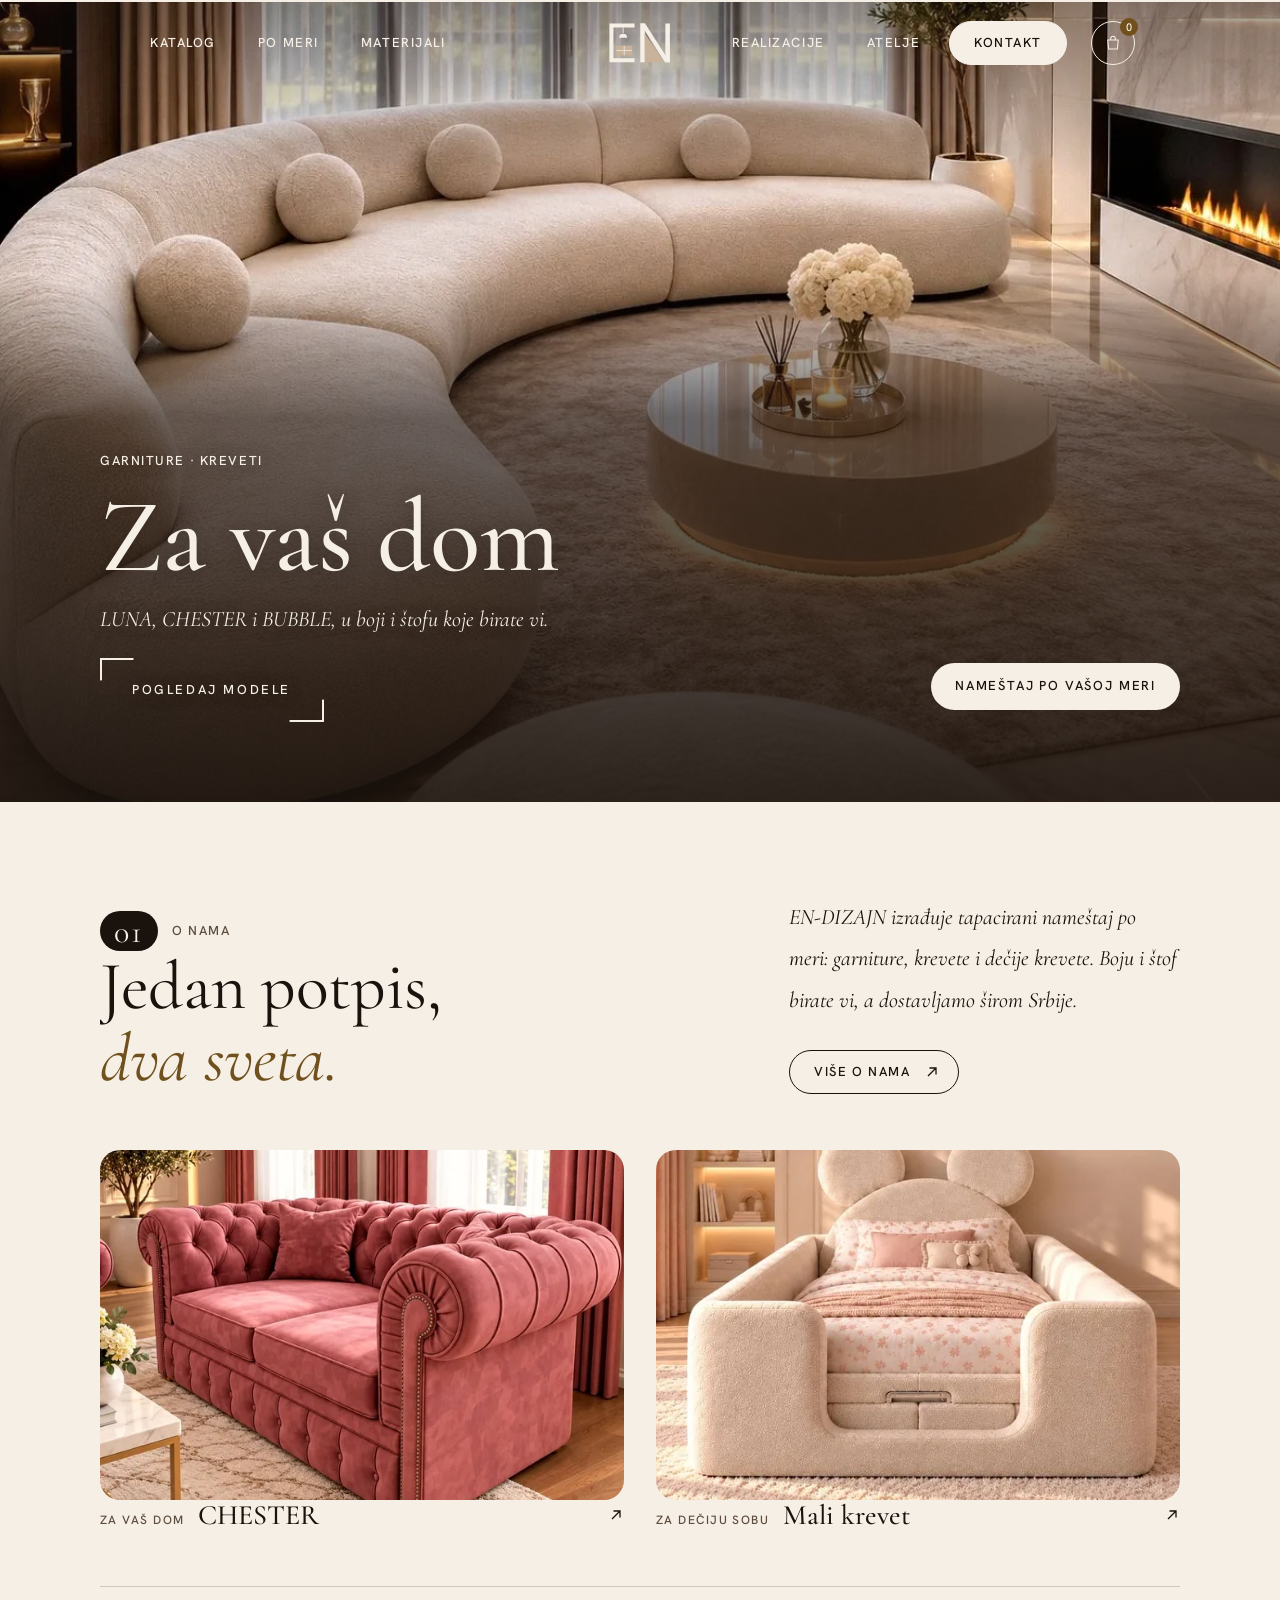
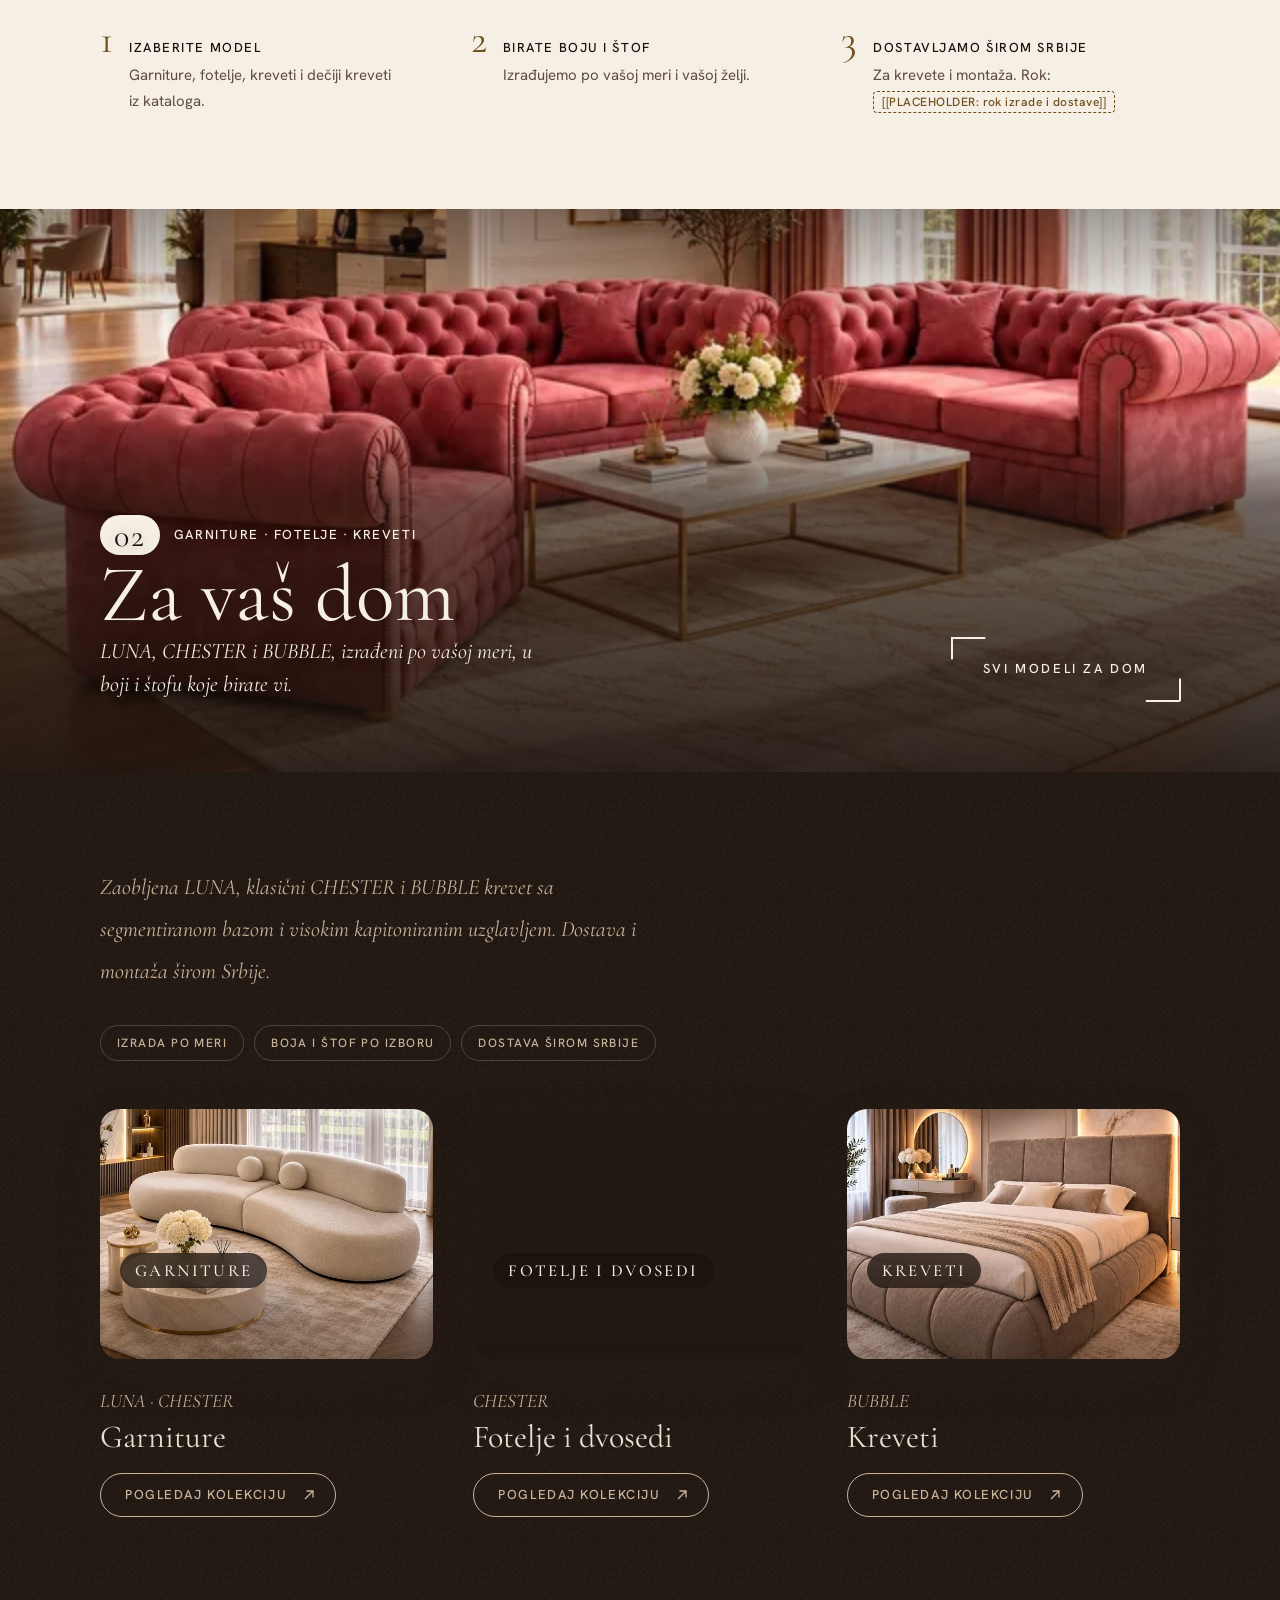
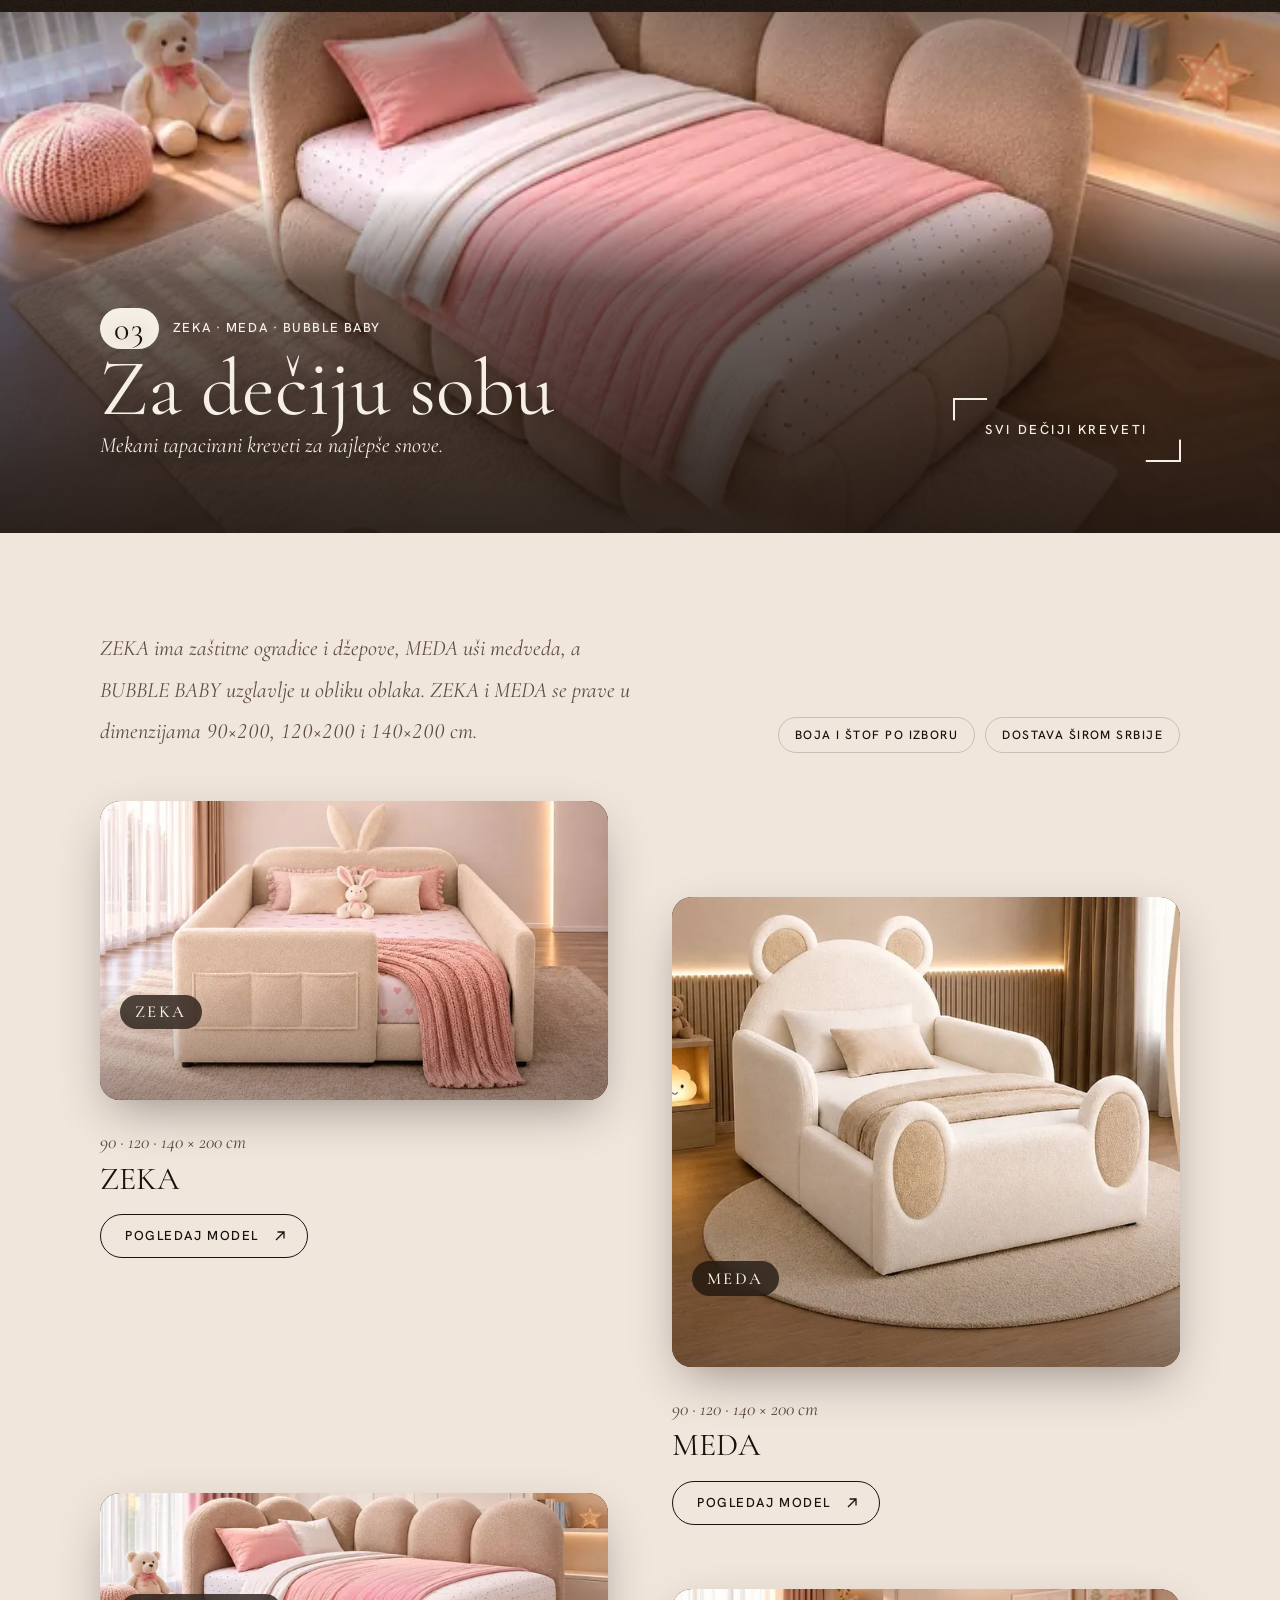
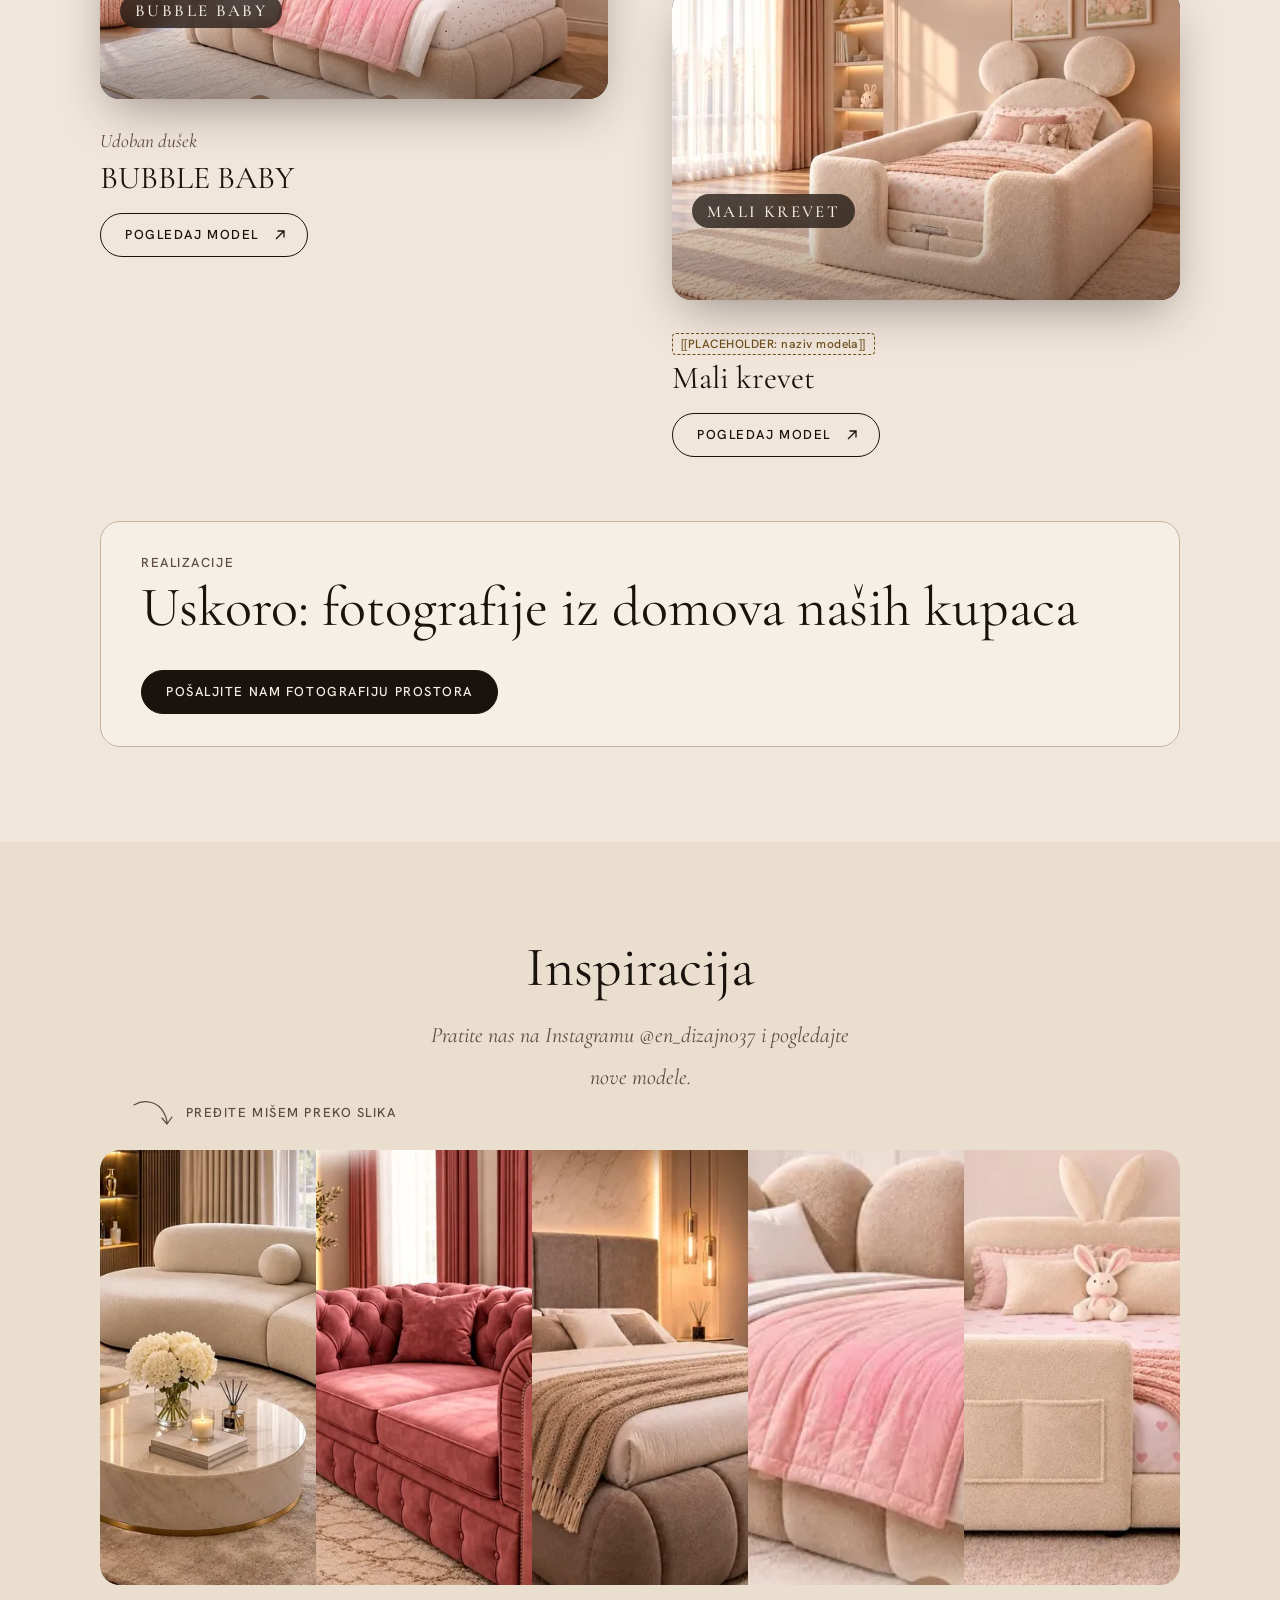
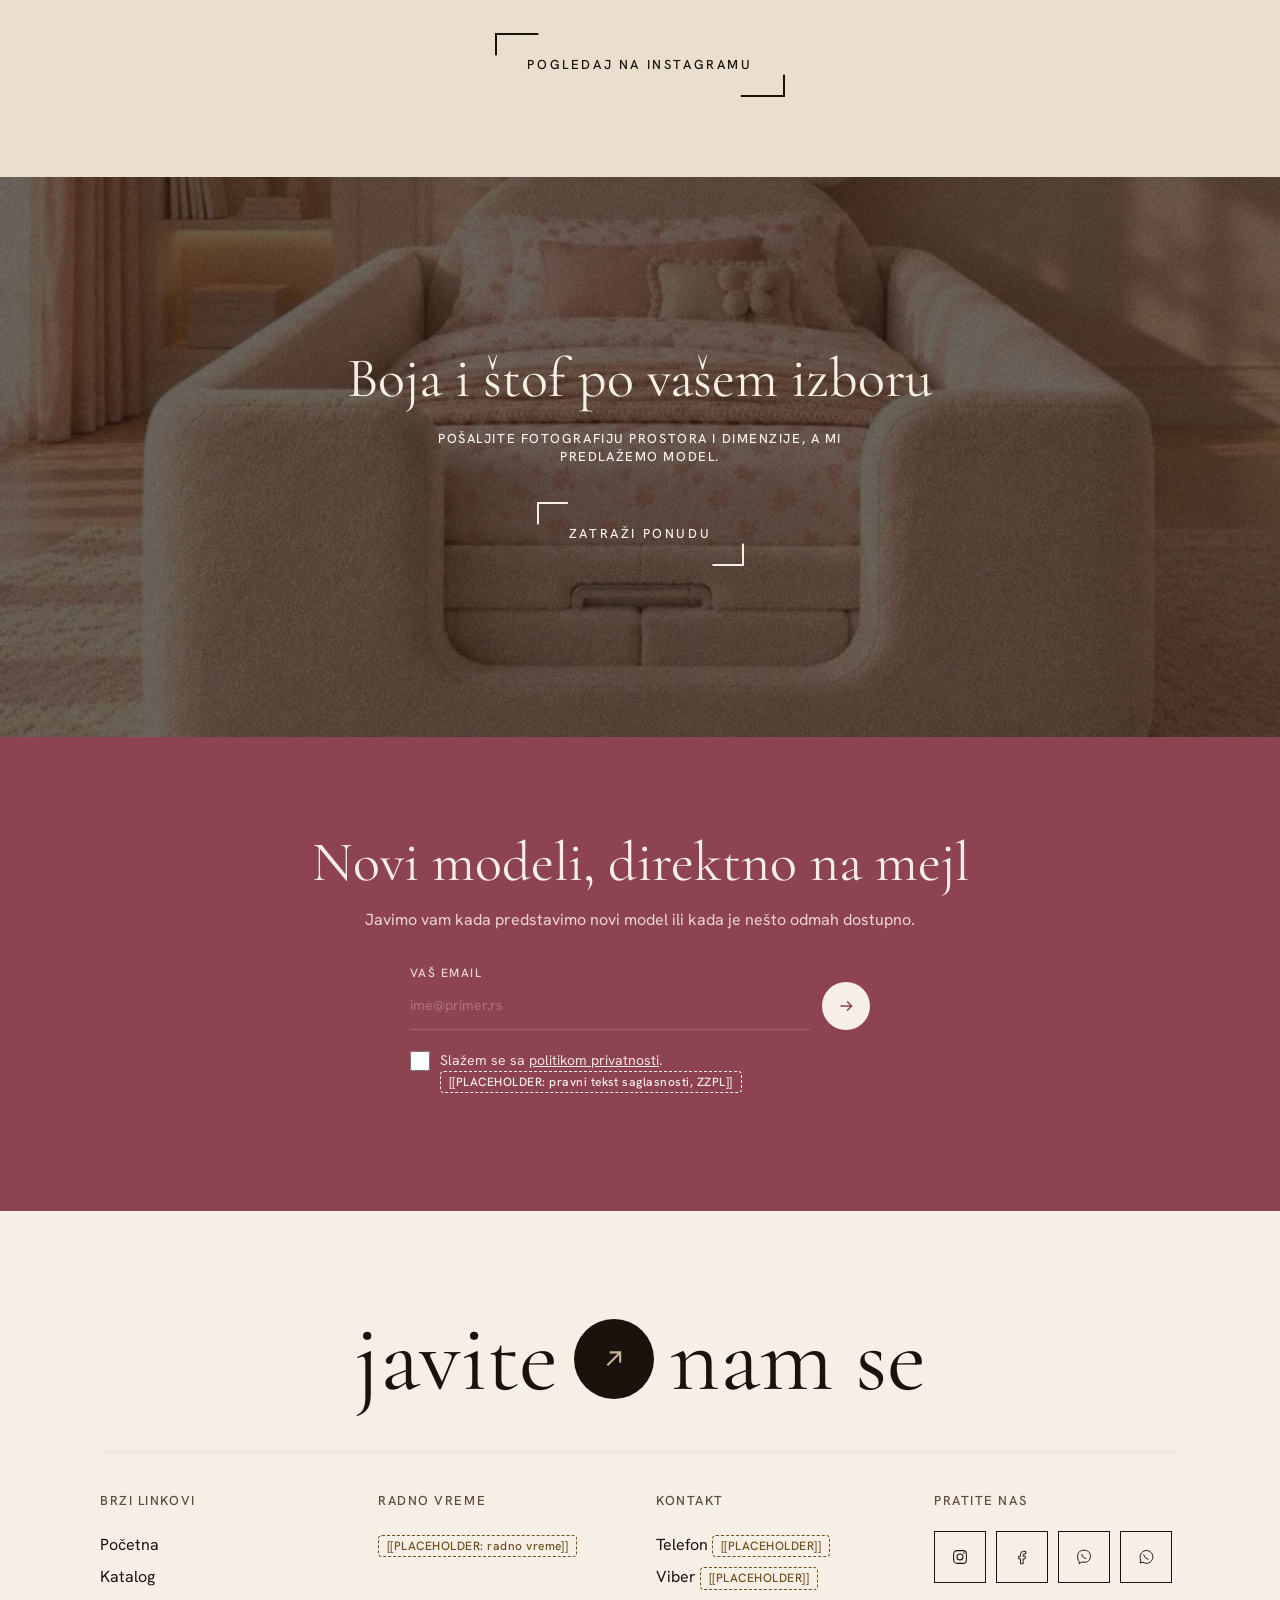
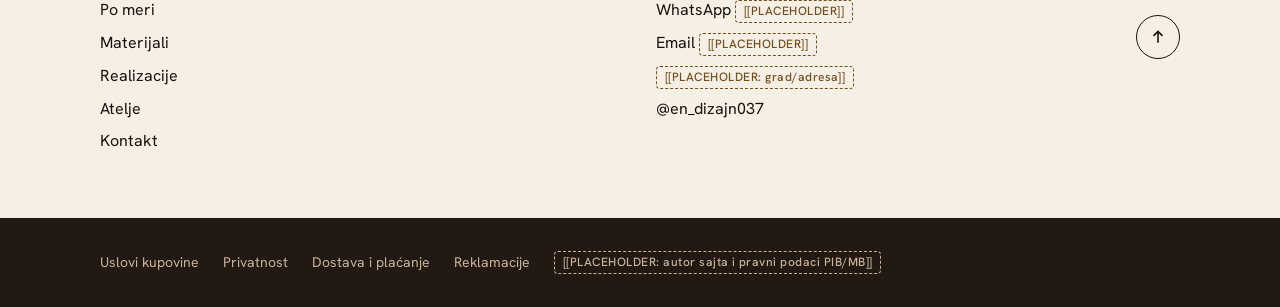
==== commit 63fb12c6: "Verzija sa hero sekcijom "Za vaš dom" (GitHub Pages) - hero prikazuje samo "Za vaš dom" (garniture i" ====
--- a/index.html
+++ b/index.html
@@ -7,20 +7,20 @@
 <meta name="description" content="Tapacirani nameštaj po meri: garniture, kreveti i dečiji kreveti. Boju i štof birate vi, a dostavljamo širom Srbije.">
 <meta property="og:title" content="EN-DIZAJN — Nameštaj po vašoj meri">
 <meta property="og:description" content="Garniture, kreveti i dečiji kreveti po meri. Boja i štof po izboru, dostava širom Srbije.">
-<meta property="og:image" content="/assets/img/01.webp">
+<meta property="og:image" content="assets/img/01.webp">
 <meta property="og:locale" content="sr_RS">
 <meta property="og:type" content="website">
 <meta name="theme-color" content="#F5EFE6">
-<link rel="icon" href="/favicon.svg" type="image/svg+xml">
-<link rel="preload" href="/assets/fonts/cormorant-garamond-latin-500-normal.woff2" as="font" type="font/woff2" crossorigin>
-<link rel="preload" href="/assets/fonts/hanken-grotesk-latin-400-normal.woff2" as="font" type="font/woff2" crossorigin>
-<link rel="preload" as="image" href="/assets/img/01.webp" imagesrcset="/assets/img/01-640.webp 640w, /assets/img/01-1024.webp 1024w, /assets/img/01.webp 1254w" imagesizes="(max-width: 767px) 100vw, 50vw" fetchpriority="high">
-<link rel="stylesheet" href="/assets/css/fonts.css">
-<link rel="stylesheet" href="/assets/css/main.css">
+<link rel="icon" href="favicon.svg" type="image/svg+xml">
+<link rel="preload" href="assets/fonts/cormorant-garamond-latin-500-normal.woff2" as="font" type="font/woff2" crossorigin>
+<link rel="preload" href="assets/fonts/hanken-grotesk-latin-400-normal.woff2" as="font" type="font/woff2" crossorigin>
+<link rel="preload" as="image" href="assets/img/01.webp" imagesrcset="assets/img/01-640.webp 640w, assets/img/01-1024.webp 1024w, assets/img/01.webp 1254w" imagesizes="100vw" fetchpriority="high">
+<link rel="stylesheet" href="assets/css/fonts.css">
+<link rel="stylesheet" href="assets/css/main.css">
 <script type="application/ld+json">{"@context":"https://schema.org","@type":"FurnitureStore","name":"EN-DIZAJN","slogan":"Dizajn po vašoj meri","sameAs":["https://www.instagram.com/en_dizajn037/"]}</script>
 </head>
 <body>
-<div class="ed" data-root id="top">
+<div class="ed hero-dom" data-root id="top">
 <a class="skip" href="#main">Preskoči na sadržaj</a>
 <div class="cur" data-cur aria-hidden="true"><span>Pogledaj</span></div>
 <div class="cq">
@@ -29,8 +29,8 @@
 <header class="hdr" data-hdr>
 <div class="hdr__in">
 <nav class="nav" aria-label="Glavna navigacija, levo">
-<a class="nl" href="/katalog">Katalog</a>
-<a class="nl" href="/katalog?model=zeka">Po meri</a>
+<a class="nl" href="katalog">Katalog</a>
+<a class="nl" href="katalog?model=zeka">Po meri</a>
 <a class="nl" href="#">Materijali</a>
 </nav>
 <a class="logo" href="#top" aria-label="EN-DIZAJN, početna">
@@ -49,8 +49,8 @@
 </div>
 <div class="mpanel" id="mpanel" data-panel>
 <ul>
-<li><a class="nl" href="/katalog" data-close>Katalog</a></li>
-<li><a class="nl" href="/katalog?model=zeka" data-close>Po meri</a></li>
+<li><a class="nl" href="katalog" data-close>Katalog</a></li>
+<li><a class="nl" href="katalog?model=zeka" data-close>Po meri</a></li>
 <li><a class="nl" href="#" data-close>Materijali</a></li>
 <li><a class="nl" href="#modeli" data-close>Realizacije</a></li>
 <li><a class="nl" href="#" data-close>Atelje</a></li>
@@ -62,8 +62,8 @@
 <main id="main">
 <!-- 0. HERO (M01–M07) -->
 <section class="hero2" data-theme="dark" aria-labelledby="hero-h">
-<a class="half" href="#dom" data-cursor="Pogledaj"><img srcset="/assets/img/01-640.webp 640w, /assets/img/01-1024.webp 1024w, /assets/img/01.webp 1254w" sizes="(max-width: 767px) 100vw, 50vw" src="/assets/img/01.webp" width="1254" height="979" fetchpriority="high" alt="LUNA zaobljena garnitura od krem bukle u dnevnoj sobi" style="object-position: 30% 70%"><div class="half__c"><span class="half__k">Garniture · Kreveti</span><span class="half__h">Za vaš dom</span><span class="half__s">LUNA, CHESTER i BUBBLE, u boji i štofu koje birate vi.</span><span class="cb"><i class="ct"></i><i class="cl"></i><i class="cbm"></i><i class="cr"></i>Pogledaj modele</span></div></a>
-<a class="half" href="#decja" data-cursor="Pogledaj"><img srcset="/assets/img/13-640.webp 640w, /assets/img/13-1024.webp 1024w, /assets/img/13.webp 1254w" sizes="(max-width: 767px) 100vw, 50vw" src="/assets/img/13.webp" width="1254" height="739" fetchpriority="high" alt="ZEKA dečiji krevet sa zečjim ušima i džepovima" style="object-position: 45% 60%"><div class="half__c"><span class="half__k">ZEKA · MEDA · BABL BABY</span><span class="half__h">Za dečiju sobu</span><span class="half__s">Mekani tapacirani kreveti, 90, 120 i 140 × 200 cm.</span><span class="cb"><i class="ct"></i><i class="cl"></i><i class="cbm"></i><i class="cr"></i>Pogledaj krevete</span></div></a>
+<a class="half" href="#dom" data-cursor="Pogledaj"><img srcset="assets/img/01-640.webp 640w, assets/img/01-1024.webp 1024w, assets/img/01.webp 1254w" sizes="(max-width: 767px) 100vw, 50vw" src="assets/img/01.webp" width="1254" height="979" fetchpriority="high" alt="LUNA zaobljena garnitura od krem bukle u dnevnoj sobi" style="object-position: 30% 70%"><div class="half__c"><span class="half__k">Garniture · Kreveti</span><span class="half__h">Za vaš dom</span><span class="half__s">LUNA, CHESTER i BUBBLE, u boji i štofu koje birate vi.</span><span class="cb"><i class="ct"></i><i class="cl"></i><i class="cbm"></i><i class="cr"></i>Pogledaj modele</span></div></a>
+<a class="half" href="#decja" data-cursor="Pogledaj"><img srcset="assets/img/13-640.webp 640w, assets/img/13-1024.webp 1024w, assets/img/13.webp 1254w" sizes="(max-width: 767px) 100vw, 50vw" src="assets/img/13.webp" width="1254" height="739" fetchpriority="high" alt="ZEKA dečiji krevet sa zečjim ušima i džepovima" style="object-position: 45% 60%"><div class="half__c"><span class="half__k">ZEKA · MEDA · BUBBLE BABY</span><span class="half__h">Za dečiju sobu</span><span class="half__s">Mekani tapacirani kreveti, 90, 120 i 140 × 200 cm.</span><span class="cb"><i class="ct"></i><i class="cl"></i><i class="cbm"></i><i class="cr"></i>Pogledaj krevete</span></div></a>
 <div class="seam" aria-hidden="true"></div>
 <h1 class="mid" id="hero-h">Nameštaj po vašoj meri</h1>
 </section>
@@ -82,8 +82,8 @@
 </div>
 </div>
 <div class="duo" data-off="90">
-<div><div class="duo__media"><div class="iw r-img" style="aspect-ratio: 1136 / 966"><img srcset="/assets/img/05-640.webp 640w, /assets/img/05-1024.webp 1024w, /assets/img/05.webp 1136w" sizes="(max-width: 767px) 100vw, 50vw" src="/assets/img/05.webp" width="1136" height="966" loading="lazy" decoding="async" style="object-position: 30% 50%" alt="CHESTER dvosed od roze somota sa kapitone tapacirungom"></div><p class="duo__mid" aria-hidden="true">Po vašoj meri</p></div><p class="duo__cap r-up" style="--d: 250ms"><b>Za vaš dom</b><span>CHESTER</span></p></div>
-<div><div class="duo__media"><div class="iw r-img" style="--d: 200ms; aspect-ratio: 1102 / 647"><img srcset="/assets/img/12-640.webp 640w, /assets/img/12-1024.webp 1024w, /assets/img/12.webp 1102w" sizes="(max-width: 767px) 100vw, 50vw" src="/assets/img/12.webp" width="1102" height="647" loading="lazy" decoding="async" style="object-position: 50% 50%" alt="Dečiji krevet od krem bukle sa uzglavljem u obliku mišjih ušiju"></div></div><p class="duo__cap r-up" style="--d: 350ms"><b>Za dečiju sobu</b><span>Mali krevet</span></p></div>
+<a class="duo__link" href="#dom" data-cursor="Pogledaj"><div class="duo__media"><div class="iw r-img" style="aspect-ratio: 3 / 2"><img srcset="assets/img/05-640.webp 640w, assets/img/05-1024.webp 1024w, assets/img/05.webp 1136w" sizes="(max-width: 767px) 100vw, 50vw" src="assets/img/05.webp" width="1136" height="966" loading="lazy" decoding="async" style="object-position: 40% 92%" alt="CHESTER dvosed od roze somota sa kapitone tapacirungom"></div></div><p class="duo__cap r-up" style="--d: 250ms"><b>Za vaš dom</b><span>CHESTER</span><svg class="duo__arr" viewBox="0 0 16 16" aria-hidden="true"><path d="M4 12L12 4M5.5 4H12v6.5" fill="none" stroke="currentColor" stroke-width="1.3"></path></svg></p></a>
+<a class="duo__link" href="#decja" data-cursor="Pogledaj"><div class="duo__media"><div class="iw r-img" style="--d: 200ms; aspect-ratio: 3 / 2"><img srcset="assets/img/12-640.webp 640w, assets/img/12-1024.webp 1024w, assets/img/12.webp 1102w" sizes="(max-width: 767px) 100vw, 50vw" src="assets/img/12.webp" width="1102" height="647" loading="lazy" decoding="async" style="object-position: 50% 50%" alt="Dečiji krevet od krem bukle sa uzglavljem u obliku mišjih ušiju"></div></div><p class="duo__cap r-up" style="--d: 350ms"><b>Za dečiju sobu</b><span>Mali krevet</span><svg class="duo__arr" viewBox="0 0 16 16" aria-hidden="true"><path d="M4 12L12 4M5.5 4H12v6.5" fill="none" stroke="currentColor" stroke-width="1.3"></path></svg></p></a>
 </div>
 <div class="steps" data-off="90">
 <div class="step3 r-up" style="--d: 0ms"><b class="num">1</b><div><h3>Izaberite model</h3><p>Garniture, fotelje, kreveti i dečiji kreveti iz kataloga.</p></div></div>
@@ -96,26 +96,26 @@
 <!-- 02 ZA VAŠ DOM (adult world, espresso) -->
 <section class="world dark grain" id="dom" data-theme="dark" aria-labelledby="s02">
 <div class="wband" data-off="85">
-<img srcset="/assets/img/03-640.webp 640w, /assets/img/03-1024.webp 1024w, /assets/img/03.webp 1254w" sizes="(max-width: 767px) 100vw, 50vw" src="/assets/img/03.webp" width="1254" height="777" loading="lazy" decoding="async" style="object-position: 50% 72%" alt="CHESTER garnitura od roze somota u dnevnoj sobi">
+<img srcset="assets/img/03-640.webp 640w, assets/img/03-1024.webp 1024w, assets/img/03.webp 1254w" sizes="(max-width: 767px) 100vw, 50vw" src="assets/img/03.webp" width="1254" height="777" loading="lazy" decoding="async" style="object-position: 50% 72%" alt="CHESTER garnitura od roze somota u dnevnoj sobi">
 <div class="wband__c"><div class="wrap">
-<div><p class="wband__k r-up"><span class="badge badge--sm" aria-hidden="true">02</span>Garniture · Fotelje · Kreveti</p><h2 class="wband__h" id="s02"><span class="mask"><span class="mi">Za vaš dom</span></span></h2><p class="wband__s r-up">LUNA, CHESTER i BUBBLE, izrađeni po vašoj meri, u boji i štofu koje birate vi.</p></div>
-<a class="cb r-up" style="--d: 300ms" href="/katalog"><i class="ct"></i><i class="cl"></i><i class="cbm"></i><i class="cr"></i>Svi modeli za dom</a>
+<div><p class="wband__k r-up"><span class="badge badge--sm" aria-hidden="true">02</span><span>Garniture · Fotelje · Kreveti</span></p><h2 class="wband__h" id="s02"><span class="mask"><span class="mi">Za vaš dom</span></span></h2><p class="wband__s r-up">LUNA, CHESTER i BUBBLE, izrađeni po vašoj meri, u boji i štofu koje birate vi.</p></div>
+<a class="cb r-up" style="--d: 300ms" href="katalog"><i class="ct"></i><i class="cl"></i><i class="cbm"></i><i class="cr"></i>Svi modeli za dom</a>
 </div></div>
 </div>
 <div class="sec"><div class="wrap">
 <div class="wlead" data-off="80"><p class="t-lead muted r-up" style="max-width: 34rem">Zaobljena LUNA, klasični CHESTER i BUBBLE krevet sa segmentiranom bazom i visokim kapitoniranim uzglavljem. Dostava i montaža širom Srbije.</p><div class="facts r-up"><span class="fact">Izrada po meri</span><span class="fact">Boja i štof po izboru</span><span class="fact">Dostava širom Srbije</span></div></div>
 <div class="g-3" data-off="80">
 <div class="citem">
-<a class="card card--low r-up" style="--d: 0ms" href="/katalog" data-cursor="Pogledaj"><div class="card__bg"><img width="1254" height="1004" srcset="/assets/img/02-640.webp 640w, /assets/img/02-1024.webp 1024w, /assets/img/02.webp 1254w" sizes="(max-width: 767px) 100vw, 50vw" src="/assets/img/02.webp" loading="lazy" decoding="async" style="object-position: 50% 62%" alt="Garniture — Boja i štof po izboru"></div><div class="card__fa"></div><div class="card__fb"></div><div class="card__c"><span class="card__t">Garniture</span><span class="card__cap">Boja i štof po izboru</span></div></a>
-<div class="ccap r-up" style="--d: 150ms"><p class="t-sub">LUNA · CHESTER</p><h3 class="t-h3">Garniture</h3><a class="pill pill--o" href="/katalog">Pogledaj kolekciju<svg class="arr" viewBox="0 0 16 16" aria-hidden="true"><path d="M4 12L12 4M5.5 4H12v6.5" fill="none" stroke="currentColor" stroke-width="1.3"></path></svg></a></div>
-</div>
-<div class="citem">
-<a class="card card--low r-up" style="--d: 100ms" href="/katalog" data-cursor="Pogledaj"><div class="card__bg"><img width="1143" height="931" srcset="/assets/img/04-640.webp 640w, /assets/img/04-1024.webp 1024w, /assets/img/04.webp 1143w" sizes="(max-width: 767px) 100vw, 50vw" src="/assets/img/04.webp" loading="lazy" decoding="async" style="object-position: 50% 55%" alt="Fotelje i dvosedi — Boja i štof po izboru"></div><div class="card__fa"></div><div class="card__fb"></div><div class="card__c"><span class="card__t">Fotelje i dvosedi</span><span class="card__cap">Boja i štof po izboru</span></div></a>
-<div class="ccap r-up" style="--d: 250ms"><p class="t-sub">CHESTER</p><h3 class="t-h3">Fotelje i dvosedi</h3><a class="pill pill--o" href="/katalog">Pogledaj kolekciju<svg class="arr" viewBox="0 0 16 16" aria-hidden="true"><path d="M4 12L12 4M5.5 4H12v6.5" fill="none" stroke="currentColor" stroke-width="1.3"></path></svg></a></div>
-</div>
-<div class="citem">
-<a class="card card--low r-up" style="--d: 200ms" href="/katalog" data-cursor="Pogledaj"><div class="card__bg"><img width="1254" height="790" srcset="/assets/img/06-640.webp 640w, /assets/img/06-1024.webp 1024w, /assets/img/06.webp 1254w" sizes="(max-width: 767px) 100vw, 50vw" src="/assets/img/06.webp" loading="lazy" decoding="async" style="object-position: 50% 60%" alt="Kreveti — Dostava i montaža širom Srbije"></div><div class="card__fa"></div><div class="card__fb"></div><div class="card__c"><span class="card__t">Kreveti</span><span class="card__cap">Dostava i montaža širom Srbije</span></div></a>
-<div class="ccap r-up" style="--d: 350ms"><p class="t-sub">BUBBLE</p><h3 class="t-h3">Kreveti</h3><a class="pill pill--o" href="/katalog">Pogledaj kolekciju<svg class="arr" viewBox="0 0 16 16" aria-hidden="true"><path d="M4 12L12 4M5.5 4H12v6.5" fill="none" stroke="currentColor" stroke-width="1.3"></path></svg></a></div>
+<a class="card card--low r-up" style="--d: 0ms" href="katalog" data-cursor="Pogledaj"><div class="card__bg"><img width="1254" height="1004" srcset="assets/img/02-640.webp 640w, assets/img/02-1024.webp 1024w, assets/img/02.webp 1254w" sizes="(max-width: 767px) 100vw, 50vw" src="assets/img/02.webp" loading="lazy" decoding="async" style="object-position: 50% 62%" alt="Garniture — Boja i štof po izboru"></div><div class="card__fa"></div><div class="card__fb"></div><div class="card__c"><span class="card__t">Garniture</span><span class="card__cap">Boja i štof po izboru</span></div></a>
+<div class="ccap r-up" style="--d: 150ms"><p class="t-sub">LUNA · CHESTER</p><h3 class="t-h3">Garniture</h3><a class="pill pill--o" href="katalog">Pogledaj kolekciju<svg class="arr" viewBox="0 0 16 16" aria-hidden="true"><path d="M4 12L12 4M5.5 4H12v6.5" fill="none" stroke="currentColor" stroke-width="1.3"></path></svg></a></div>
+</div>
+<div class="citem">
+<a class="card card--low r-up" style="--d: 100ms" href="katalog" data-cursor="Pogledaj"><div class="card__bg"><img width="1143" height="931" srcset="assets/img/04-640.webp 640w, assets/img/04-1024.webp 1024w, assets/img/04.webp 1143w" sizes="(max-width: 767px) 100vw, 50vw" src="assets/img/04.webp" loading="lazy" decoding="async" style="object-position: 50% 55%" alt="Fotelje i dvosedi — Boja i štof po izboru"></div><div class="card__fa"></div><div class="card__fb"></div><div class="card__c"><span class="card__t">Fotelje i dvosedi</span><span class="card__cap">Boja i štof po izboru</span></div></a>
+<div class="ccap r-up" style="--d: 250ms"><p class="t-sub">CHESTER</p><h3 class="t-h3">Fotelje i dvosedi</h3><a class="pill pill--o" href="katalog">Pogledaj kolekciju<svg class="arr" viewBox="0 0 16 16" aria-hidden="true"><path d="M4 12L12 4M5.5 4H12v6.5" fill="none" stroke="currentColor" stroke-width="1.3"></path></svg></a></div>
+</div>
+<div class="citem">
+<a class="card card--low r-up" style="--d: 200ms" href="katalog" data-cursor="Pogledaj"><div class="card__bg"><img width="1254" height="790" srcset="assets/img/06-640.webp 640w, assets/img/06-1024.webp 1024w, assets/img/06.webp 1254w" sizes="(max-width: 767px) 100vw, 50vw" src="assets/img/06.webp" loading="lazy" decoding="async" style="object-position: 50% 60%" alt="Kreveti — Dostava i montaža širom Srbije"></div><div class="card__fa"></div><div class="card__fb"></div><div class="card__c"><span class="card__t">Kreveti</span><span class="card__cap">Dostava i montaža širom Srbije</span></div></a>
+<div class="ccap r-up" style="--d: 350ms"><p class="t-sub">BUBBLE</p><h3 class="t-h3">Kreveti</h3><a class="pill pill--o" href="katalog">Pogledaj kolekciju<svg class="arr" viewBox="0 0 16 16" aria-hidden="true"><path d="M4 12L12 4M5.5 4H12v6.5" fill="none" stroke="currentColor" stroke-width="1.3"></path></svg></a></div>
 </div>
 </div>
 </div></div>
@@ -124,34 +124,34 @@
 <!-- 03 ZA DEČIJU SOBU (kids world, warm light) -->
 <section class="world kids" id="decja" aria-labelledby="s03">
 <div class="wband wband--native" data-theme="dark" data-off="85">
-<img srcset="/assets/img/09-640.webp 640w, /assets/img/09-1024.webp 1024w, /assets/img/09.webp 1536w" sizes="(max-width: 767px) 100vw, 50vw" src="/assets/img/09.webp" width="1536" height="625" loading="lazy" decoding="async" style="object-position: 50% 50%" alt="BABL BABY dečiji krevet sa uzglavljem u obliku oblaka">
+<img srcset="assets/img/10-640.webp 640w, assets/img/10-1024.webp 1024w, assets/img/10.webp 1536w" sizes="(max-width: 767px) 100vw, 50vw" src="assets/img/10.webp" width="1536" height="625" loading="lazy" decoding="async" style="object-position: 50% 62%" alt="BUBBLE BABY dečiji krevet iz ugla, sa uzglavljem u obliku oblaka">
 <div class="wband__c"><div class="wrap">
-<div><p class="wband__k r-up"><span class="badge badge--sm" aria-hidden="true">03</span>ZEKA · MEDA · BABL BABY</p><h2 class="wband__h" id="s03"><span class="mask"><span class="mi">Za dečiju sobu</span></span></h2><p class="wband__s r-up">Mekani tapacirani kreveti za najlepše snove.</p></div>
-<a class="cb r-up" style="--d: 300ms" href="/katalog"><i class="ct"></i><i class="cl"></i><i class="cbm"></i><i class="cr"></i>Svi dečiji kreveti</a>
+<div><p class="wband__k r-up"><span class="badge badge--sm" aria-hidden="true">03</span><span>ZEKA · MEDA · BUBBLE BABY</span></p><h2 class="wband__h" id="s03"><span class="mask"><span class="mi">Za dečiju sobu</span></span></h2><p class="wband__s r-up">Mekani tapacirani kreveti za najlepše snove.</p></div>
+<a class="cb r-up" style="--d: 300ms" href="katalog"><i class="ct"></i><i class="cl"></i><i class="cbm"></i><i class="cr"></i>Svi dečiji kreveti</a>
 </div></div>
 </div>
 <div class="sec"><div class="wrap">
-<div class="wlead" data-off="80"><p class="t-lead muted r-up" style="max-width: 34rem">ZEKA ima zaštitne ogradice i džepove, MEDA uši medveda, a BABL BABY uzglavlje u obliku oblaka. ZEKA i MEDA se prave u dimenzijama <span class="num">90×200, 120×200 i 140×200</span> cm.</p><div class="facts r-up"><span class="fact">Boja i štof po izboru</span><span class="fact">Dostava širom Srbije</span></div></div>
+<div class="wlead" data-off="80"><p class="t-lead muted r-up" style="max-width: 34rem">ZEKA ima zaštitne ogradice i džepove, MEDA uši medveda, a BUBBLE BABY uzglavlje u obliku oblaka. ZEKA i MEDA se prave u dimenzijama <span class="num">90×200, 120×200 i 140×200</span> cm.</p><div class="facts r-up"><span class="fact">Boja i štof po izboru</span><span class="fact">Dostava širom Srbije</span></div></div>
 <div class="g-2 stag" data-off="80">
 <div class="citem">
-<a class="card card--low r-up" style="--d: 0ms; aspect-ratio: 1254 / 739" href="/katalog?model=zeka" data-cursor="Pogledaj"><div class="card__bg"><img width="1254" height="739" srcset="/assets/img/13-640.webp 640w, /assets/img/13-1024.webp 1024w, /assets/img/13.webp 1254w" sizes="(max-width: 767px) 100vw, 50vw" src="/assets/img/13.webp" loading="lazy" decoding="async" style="object-position: 45% 55%" alt="ZEKA — Ogradice i džepovi"></div><div class="card__fa"></div><div class="card__fb"></div><div class="card__c"><span class="card__t">ZEKA</span><span class="card__cap">Ogradice i džepovi</span></div></a>
-<div class="ccap r-up" style="--d: 150ms"><p class="t-sub">90 · 120 · 140 × 200 cm</p><h3 class="t-h3">ZEKA</h3><a class="pill pill--o" href="/katalog?model=zeka">Pogledaj model<svg class="arr" viewBox="0 0 16 16" aria-hidden="true"><path d="M4 12L12 4M5.5 4H12v6.5" fill="none" stroke="currentColor" stroke-width="1.3"></path></svg></a></div>
-</div>
-<div class="citem">
-<a class="card card--low r-up" style="--d: 100ms; aspect-ratio: 827 / 765" href="/katalog" data-cursor="Pogledaj"><div class="card__bg"><img width="827" height="765" srcset="/assets/img/14-640.webp 640w, /assets/img/14.webp 827w" sizes="(max-width: 767px) 100vw, 50vw" src="/assets/img/14.webp" loading="lazy" decoding="async" style="object-position: 50% 50%" alt="MEDA — Uši medveda"></div><div class="card__fa"></div><div class="card__fb"></div><div class="card__c"><span class="card__t">MEDA</span><span class="card__cap">Uši medveda</span></div></a>
-<div class="ccap r-up" style="--d: 250ms"><p class="t-sub">90 · 120 · 140 × 200 cm</p><h3 class="t-h3">MEDA</h3><a class="pill pill--o" href="/katalog">Pogledaj model<svg class="arr" viewBox="0 0 16 16" aria-hidden="true"><path d="M4 12L12 4M5.5 4H12v6.5" fill="none" stroke="currentColor" stroke-width="1.3"></path></svg></a></div>
-</div>
-<div class="citem">
-<a class="card card--low r-up" style="--d: 0ms; aspect-ratio: 1536 / 625" href="/katalog" data-cursor="Pogledaj"><div class="card__bg"><img width="1536" height="625" srcset="/assets/img/10-640.webp 640w, /assets/img/10-1024.webp 1024w, /assets/img/10.webp 1536w" sizes="(max-width: 767px) 100vw, 50vw" src="/assets/img/10.webp" loading="lazy" decoding="async" style="object-position: 40% 55%" alt="BABL BABY — Uzglavlje oblak"></div><div class="card__fa"></div><div class="card__fb"></div><div class="card__c"><span class="card__t">BABL BABY</span><span class="card__cap">Uzglavlje oblak</span></div></a>
-<div class="ccap r-up" style="--d: 150ms"><p class="t-sub">Udoban dušek</p><h3 class="t-h3">BABL BABY</h3><a class="pill pill--o" href="/katalog">Pogledaj model<svg class="arr" viewBox="0 0 16 16" aria-hidden="true"><path d="M4 12L12 4M5.5 4H12v6.5" fill="none" stroke="currentColor" stroke-width="1.3"></path></svg></a></div>
-</div>
-<div class="citem">
-<a class="card card--low r-up" style="--d: 100ms; aspect-ratio: 1312 / 803" href="/katalog" data-cursor="Pogledaj"><div class="card__bg"><img width="1312" height="803" srcset="/assets/img/11-640.webp 640w, /assets/img/11-1024.webp 1024w, /assets/img/11.webp 1312w" sizes="(max-width: 767px) 100vw, 50vw" src="/assets/img/11.webp" loading="lazy" decoding="async" style="object-position: 50% 60%" alt="Dečiji krevet sa uzglavljem u obliku mišjih ušiju"></div><div class="card__fa"></div><div class="card__fb"></div><div class="card__c"><span class="card__t">Mali krevet</span><span class="card__cap">Mali krevet za velike snove</span></div></a>
-<div class="ccap r-up" style="--d: 250ms"><p class="t-sub"><span class="ph">[[PLACEHOLDER: naziv modela]]</span></p><h3 class="t-h3">Mali krevet</h3><a class="pill pill--o" href="/katalog">Pogledaj model<svg class="arr" viewBox="0 0 16 16" aria-hidden="true"><path d="M4 12L12 4M5.5 4H12v6.5" fill="none" stroke="currentColor" stroke-width="1.3"></path></svg></a></div>
+<a class="card card--low r-up" style="--d: 0ms; aspect-ratio: 1254 / 739" href="katalog?model=zeka" data-cursor="Pogledaj"><div class="card__bg"><img width="1254" height="739" srcset="assets/img/13-640.webp 640w, assets/img/13-1024.webp 1024w, assets/img/13.webp 1254w" sizes="(max-width: 767px) 100vw, 50vw" src="assets/img/13.webp" loading="lazy" decoding="async" style="object-position: 45% 55%" alt="ZEKA — Ogradice i džepovi"></div><div class="card__fa"></div><div class="card__fb"></div><div class="card__c"><span class="card__t">ZEKA</span><span class="card__cap">Ogradice i džepovi</span></div></a>
+<div class="ccap r-up" style="--d: 150ms"><p class="t-sub">90 · 120 · 140 × 200 cm</p><h3 class="t-h3">ZEKA</h3><a class="pill pill--o" href="katalog?model=zeka">Pogledaj model<svg class="arr" viewBox="0 0 16 16" aria-hidden="true"><path d="M4 12L12 4M5.5 4H12v6.5" fill="none" stroke="currentColor" stroke-width="1.3"></path></svg></a></div>
+</div>
+<div class="citem">
+<a class="card card--low r-up" style="--d: 100ms; aspect-ratio: 827 / 765" href="katalog" data-cursor="Pogledaj"><div class="card__bg"><img width="827" height="765" srcset="assets/img/14-640.webp 640w, assets/img/14.webp 827w" sizes="(max-width: 767px) 100vw, 50vw" src="assets/img/14.webp" loading="lazy" decoding="async" style="object-position: 50% 50%" alt="MEDA — Uši medveda"></div><div class="card__fa"></div><div class="card__fb"></div><div class="card__c"><span class="card__t">MEDA</span><span class="card__cap">Uši medveda</span></div></a>
+<div class="ccap r-up" style="--d: 250ms"><p class="t-sub">90 · 120 · 140 × 200 cm</p><h3 class="t-h3">MEDA</h3><a class="pill pill--o" href="katalog">Pogledaj model<svg class="arr" viewBox="0 0 16 16" aria-hidden="true"><path d="M4 12L12 4M5.5 4H12v6.5" fill="none" stroke="currentColor" stroke-width="1.3"></path></svg></a></div>
+</div>
+<div class="citem">
+<a class="card card--low r-up" style="--d: 0ms; aspect-ratio: 1536 / 625" href="katalog" data-cursor="Pogledaj"><div class="card__bg"><img width="1536" height="625" srcset="assets/img/09-640.webp 640w, assets/img/09-1024.webp 1024w, assets/img/09.webp 1536w" sizes="(max-width: 767px) 100vw, 50vw" src="assets/img/09.webp" loading="lazy" decoding="async" style="object-position: 50% 50%" alt="BUBBLE BABY dečiji krevet sa uzglavljem u obliku oblaka"></div><div class="card__fa"></div><div class="card__fb"></div><div class="card__c"><span class="card__t">BUBBLE BABY</span><span class="card__cap">Uzglavlje oblak</span></div></a>
+<div class="ccap r-up" style="--d: 150ms"><p class="t-sub">Udoban dušek</p><h3 class="t-h3">BUBBLE BABY</h3><a class="pill pill--o" href="katalog">Pogledaj model<svg class="arr" viewBox="0 0 16 16" aria-hidden="true"><path d="M4 12L12 4M5.5 4H12v6.5" fill="none" stroke="currentColor" stroke-width="1.3"></path></svg></a></div>
+</div>
+<div class="citem">
+<a class="card card--low r-up" style="--d: 100ms; aspect-ratio: 1312 / 803" href="katalog" data-cursor="Pogledaj"><div class="card__bg"><img width="1312" height="803" srcset="assets/img/11-640.webp 640w, assets/img/11-1024.webp 1024w, assets/img/11.webp 1312w" sizes="(max-width: 767px) 100vw, 50vw" src="assets/img/11.webp" loading="lazy" decoding="async" style="object-position: 50% 60%" alt="Dečiji krevet sa uzglavljem u obliku mišjih ušiju"></div><div class="card__fa"></div><div class="card__fb"></div><div class="card__c"><span class="card__t">Mali krevet</span><span class="card__cap">Mali krevet za velike snove</span></div></a>
+<div class="ccap r-up" style="--d: 250ms"><p class="t-sub"><span class="ph">[[PLACEHOLDER: naziv modela]]</span></p><h3 class="t-h3">Mali krevet</h3><a class="pill pill--o" href="katalog">Pogledaj model<svg class="arr" viewBox="0 0 16 16" aria-hidden="true"><path d="M4 12L12 4M5.5 4H12v6.5" fill="none" stroke="currentColor" stroke-width="1.3"></path></svg></a></div>
 </div>
 </div>
 <!-- PLACEHOLDER: real customer-home photos for Realizacije -->
-<div class="realiz" id="modeli" data-off="90"><div class="r-up"><p class="t-micro muted">Realizacije</p><p class="t-big2" style="margin-top: .25rem">Uskoro: fotografije iz domova naših kupaca</p></div><a class="pill r-up" href="/katalog?model=zeka">Pošaljite nam fotografiju prostora</a></div>
+<div class="realiz" id="modeli" data-off="90"><div class="r-up"><p class="t-micro muted">Realizacije</p><p class="t-big2" style="margin-top: .25rem">Uskoro: fotografije iz domova naših kupaca</p></div><a class="pill r-up" href="katalog?model=zeka">Pošaljite nam fotografiju prostora</a></div>
 </div></div>
 </section>
 
@@ -165,23 +165,23 @@
 <p class="instr hint t-micro"><svg viewBox="0 0 44 28" aria-hidden="true"><path d="M2 6c10-6 24-4 30 8 2 4 3 7 3 10M30 19l5 6 5-7" fill="none" stroke="currentColor" stroke-width="1.2" stroke-linecap="round"></path></svg>Pređite mišem preko slika</p>
 </div>
 <div data-off="85"><div class="strip r-block" data-strip>
-<a class="tl" href="/katalog" aria-label="LUNA, otvori model" data-cursor="Pogledaj"><img width="1254" height="1004" srcset="/assets/img/02-640.webp 640w, /assets/img/02-1024.webp 1024w, /assets/img/02.webp 1254w" sizes="(max-width: 767px) 100vw, 50vw" src="/assets/img/02.webp" loading="lazy" decoding="async" style="object-position: 20% 65%" alt=""><span class="tl__l">LUNA</span></a>
-<a class="tl" href="/katalog" aria-label="CHESTER, otvori model" data-cursor="Pogledaj"><img width="1136" height="966" srcset="/assets/img/05-640.webp 640w, /assets/img/05-1024.webp 1024w, /assets/img/05.webp 1136w" sizes="(max-width: 767px) 100vw, 50vw" src="/assets/img/05.webp" loading="lazy" decoding="async" style="object-position: 30% 55%" alt=""><span class="tl__l">CHESTER</span></a>
-<a class="tl" href="/katalog" aria-label="BUBBLE, otvori model" data-cursor="Pogledaj"><img width="1254" height="790" srcset="/assets/img/07-640.webp 640w, /assets/img/07-1024.webp 1024w, /assets/img/07.webp 1254w" sizes="(max-width: 767px) 100vw, 50vw" src="/assets/img/07.webp" loading="lazy" decoding="async" style="object-position: 55% 60%" alt=""><span class="tl__l">BUBBLE</span></a>
-<a class="tl" href="/katalog" aria-label="BABL BABY, otvori model" data-cursor="Pogledaj"><img width="1536" height="625" srcset="/assets/img/10-640.webp 640w, /assets/img/10-1024.webp 1024w, /assets/img/10.webp 1536w" sizes="(max-width: 767px) 100vw, 50vw" src="/assets/img/10.webp" loading="lazy" decoding="async" style="object-position: 40% 55%" alt=""><span class="tl__l">BABL BABY</span></a>
-<a class="tl" href="/katalog?model=zeka" aria-label="ZEKA, otvori model" data-cursor="Pogledaj"><img width="1254" height="739" srcset="/assets/img/13-640.webp 640w, /assets/img/13-1024.webp 1024w, /assets/img/13.webp 1254w" sizes="(max-width: 767px) 100vw, 50vw" src="/assets/img/13.webp" loading="lazy" decoding="async" style="object-position: 45% 55%" alt=""><span class="tl__l">ZEKA</span></a>
+<a class="tl" href="katalog" aria-label="LUNA, otvori model" data-cursor="Pogledaj"><img width="1254" height="1004" srcset="assets/img/02-640.webp 640w, assets/img/02-1024.webp 1024w, assets/img/02.webp 1254w" sizes="(max-width: 767px) 100vw, 50vw" src="assets/img/02.webp" loading="lazy" decoding="async" style="object-position: 20% 65%" alt=""><span class="tl__l">LUNA</span></a>
+<a class="tl" href="katalog" aria-label="CHESTER, otvori model" data-cursor="Pogledaj"><img width="1136" height="966" srcset="assets/img/05-640.webp 640w, assets/img/05-1024.webp 1024w, assets/img/05.webp 1136w" sizes="(max-width: 767px) 100vw, 50vw" src="assets/img/05.webp" loading="lazy" decoding="async" style="object-position: 30% 55%" alt=""><span class="tl__l">CHESTER</span></a>
+<a class="tl" href="katalog" aria-label="BUBBLE, otvori model" data-cursor="Pogledaj"><img width="1254" height="790" srcset="assets/img/07-640.webp 640w, assets/img/07-1024.webp 1024w, assets/img/07.webp 1254w" sizes="(max-width: 767px) 100vw, 50vw" src="assets/img/07.webp" loading="lazy" decoding="async" style="object-position: 55% 60%" alt=""><span class="tl__l">BUBBLE</span></a>
+<a class="tl tl--fit" href="katalog" aria-label="BUBBLE BABY, otvori model" data-cursor="Pogledaj"><img class="tl__base" src="assets/img/09-640.webp" width="640" height="260" loading="lazy" decoding="async" style="object-position: 50% 50%" alt=""><img class="tl__fit" srcset="assets/img/09-640.webp 640w, assets/img/09-1024.webp 1024w, assets/img/09.webp 1536w" sizes="(max-width: 767px) 72vw, 690px" src="assets/img/09.webp" width="1536" height="625" loading="lazy" decoding="async" alt=""><span class="tl__l">BUBBLE BABY</span></a>
+<a class="tl" href="katalog?model=zeka" aria-label="ZEKA, otvori model" data-cursor="Pogledaj"><img width="1254" height="739" srcset="assets/img/13-640.webp 640w, assets/img/13-1024.webp 1024w, assets/img/13.webp 1254w" sizes="(max-width: 767px) 100vw, 50vw" src="assets/img/13.webp" loading="lazy" decoding="async" style="object-position: 45% 55%" alt=""><span class="tl__l">ZEKA</span></a>
 </div></div>
 <div class="insp-cta" data-off="85"><a class="cb cb--ink r-block" href="https://www.instagram.com/en_dizajn037/" target="_blank" rel="noopener noreferrer"><i class="ct"></i><i class="cl"></i><i class="cbm"></i><i class="cr"></i>Pogledaj na Instagramu</a></div>
 </section>
 
 <!-- BANNER CTA (M19 parallax). Image 12 is low-res: overlay + grain; marked for replacement -->
 <section class="banner on-photo" data-theme="dark" aria-labelledby="sban" data-off="85">
-<img srcset="/assets/img/12-640.webp 640w, /assets/img/12-1024.webp 1024w, /assets/img/12.webp 1102w" sizes="(max-width: 767px) 100vw, 50vw" class="banner__img" data-banner src="/assets/img/12.webp" width="1102" height="647" loading="lazy" decoding="async" alt="">
+<img srcset="assets/img/12-640.webp 640w, assets/img/12-1024.webp 1024w, assets/img/12.webp 1102w" sizes="(max-width: 767px) 100vw, 50vw" class="banner__img" data-banner src="assets/img/12.webp" width="1102" height="647" loading="lazy" decoding="async" alt="">
 <div class="banner__ov"></div><div class="grain-l"></div>
 <div class="banner__c r-block">
 <h2 class="t-big2" id="sban">Boja i štof po vašem izboru</h2>
 <p class="t-micro">Pošaljite fotografiju prostora i dimenzije, a mi predlažemo model.</p>
-<a class="cb" href="/katalog?model=zeka"><i class="ct"></i><i class="cl"></i><i class="cbm"></i><i class="cr"></i>Zatraži ponudu</a>
+<a class="cb" href="katalog?model=zeka"><i class="ct"></i><i class="cl"></i><i class="cbm"></i><i class="cr"></i>Zatraži ponudu</a>
 </div>
 </section>
 
@@ -207,7 +207,7 @@
 <a class="giant r-f" href="#kontakt" aria-label="Javite nam se, kontakt"><span>javite</span><span class="gcirc r-circ" aria-hidden="true"><svg viewBox="0 0 16 16"><path d="M4 12L12 4M5.5 4H12v6.5" fill="none" stroke="currentColor" stroke-width="1.3"></path></svg></span><span>nam se</span></a>
 <div class="fhr"></div>
 <div class="fcols r-f r-fc">
-<div class="fcol"><h3>Brzi linkovi</h3><ul><li><a href="#top">Početna</a></li><li><a href="/katalog">Katalog</a></li><li><a href="/katalog?model=zeka">Po meri</a></li><li><a href="#">Materijali</a></li><li><a href="#modeli">Realizacije</a></li><li><a href="#">Atelje</a></li><li><a href="#kontakt">Kontakt</a></li></ul></div>
+<div class="fcol"><h3>Brzi linkovi</h3><ul><li><a href="#top">Početna</a></li><li><a href="katalog">Katalog</a></li><li><a href="katalog?model=zeka">Po meri</a></li><li><a href="#">Materijali</a></li><li><a href="#modeli">Realizacije</a></li><li><a href="#">Atelje</a></li><li><a href="#kontakt">Kontakt</a></li></ul></div>
 <div class="fcol"><h3>Radno vreme</h3><p><span class="ph">[[PLACEHOLDER: radno vreme]]</span></p></div>
 <div class="fcol"><h3>Kontakt</h3><ul><li>Telefon <span class="ph">[[PLACEHOLDER]]</span></li><li>Viber <span class="ph">[[PLACEHOLDER]]</span></li><li>WhatsApp <span class="ph">[[PLACEHOLDER]]</span></li><li>Email <span class="ph">[[PLACEHOLDER]]</span></li><li><span class="ph">[[PLACEHOLDER: grad/adresa]]</span></li><li><a href="https://www.instagram.com/en_dizajn037/" target="_blank" rel="noopener noreferrer">@en_dizajn037</a></li></ul></div>
 <div class="fcol"><h3>Pratite nas</h3>
@@ -225,6 +225,6 @@
 </footer>
 </div>
 </div>
-<script src="/assets/js/main.js" defer></script>
+<script src="assets/js/main.js" defer></script>
 </body>
 </html>
--- a/assets/css/fonts.css
+++ b/assets/css/fonts.css
@@ -3,7 +3,7 @@
   font-style: normal;
   font-display: swap;
   font-weight: 400;
-  src: url(/assets/fonts/cormorant-garamond-latin-ext-400-normal.woff2) format('woff2');
+  src: url(../fonts/cormorant-garamond-latin-ext-400-normal.woff2) format('woff2');
   unicode-range: U+0100-02BA,U+02BD-02C5,U+02C7-02CC,U+02CE-02D7,U+02DD-02FF,U+0304,U+0308,U+0329,U+1D00-1DBF,U+1E00-1E9F,U+1EF2-1EFF,U+2020,U+20A0-20AB,U+20AD-20C0,U+2113,U+2C60-2C7F,U+A720-A7FF;
 }
 @font-face {
@@ -11,7 +11,7 @@
   font-style: normal;
   font-display: swap;
   font-weight: 400;
-  src: url(/assets/fonts/cormorant-garamond-latin-400-normal.woff2) format('woff2');
+  src: url(../fonts/cormorant-garamond-latin-400-normal.woff2) format('woff2');
   unicode-range: U+0000-00FF,U+0131,U+0152-0153,U+02BB-02BC,U+02C6,U+02DA,U+02DC,U+0304,U+0308,U+0329,U+2000-206F,U+20AC,U+2122,U+2191,U+2193,U+2212,U+2215,U+FEFF,U+FFFD;
 }
 @font-face {
@@ -19,7 +19,7 @@
   font-style: normal;
   font-display: swap;
   font-weight: 500;
-  src: url(/assets/fonts/cormorant-garamond-latin-ext-500-normal.woff2) format('woff2');
+  src: url(../fonts/cormorant-garamond-latin-ext-500-normal.woff2) format('woff2');
   unicode-range: U+0100-02BA,U+02BD-02C5,U+02C7-02CC,U+02CE-02D7,U+02DD-02FF,U+0304,U+0308,U+0329,U+1D00-1DBF,U+1E00-1E9F,U+1EF2-1EFF,U+2020,U+20A0-20AB,U+20AD-20C0,U+2113,U+2C60-2C7F,U+A720-A7FF;
 }
 @font-face {
@@ -27,7 +27,7 @@
   font-style: normal;
   font-display: swap;
   font-weight: 500;
-  src: url(/assets/fonts/cormorant-garamond-latin-500-normal.woff2) format('woff2');
+  src: url(../fonts/cormorant-garamond-latin-500-normal.woff2) format('woff2');
   unicode-range: U+0000-00FF,U+0131,U+0152-0153,U+02BB-02BC,U+02C6,U+02DA,U+02DC,U+0304,U+0308,U+0329,U+2000-206F,U+20AC,U+2122,U+2191,U+2193,U+2212,U+2215,U+FEFF,U+FFFD;
 }
 @font-face {
@@ -35,7 +35,7 @@
   font-style: italic;
   font-display: swap;
   font-weight: 400;
-  src: url(/assets/fonts/cormorant-garamond-latin-ext-400-italic.woff2) format('woff2');
+  src: url(../fonts/cormorant-garamond-latin-ext-400-italic.woff2) format('woff2');
   unicode-range: U+0100-02BA,U+02BD-02C5,U+02C7-02CC,U+02CE-02D7,U+02DD-02FF,U+0304,U+0308,U+0329,U+1D00-1DBF,U+1E00-1E9F,U+1EF2-1EFF,U+2020,U+20A0-20AB,U+20AD-20C0,U+2113,U+2C60-2C7F,U+A720-A7FF;
 }
 @font-face {
@@ -43,7 +43,7 @@
   font-style: italic;
   font-display: swap;
   font-weight: 400;
-  src: url(/assets/fonts/cormorant-garamond-latin-400-italic.woff2) format('woff2');
+  src: url(../fonts/cormorant-garamond-latin-400-italic.woff2) format('woff2');
   unicode-range: U+0000-00FF,U+0131,U+0152-0153,U+02BB-02BC,U+02C6,U+02DA,U+02DC,U+0304,U+0308,U+0329,U+2000-206F,U+20AC,U+2122,U+2191,U+2193,U+2212,U+2215,U+FEFF,U+FFFD;
 }
 @font-face {
@@ -51,7 +51,7 @@
   font-style: normal;
   font-display: swap;
   font-weight: 400;
-  src: url(/assets/fonts/hanken-grotesk-latin-ext-400-normal.woff2) format('woff2');
+  src: url(../fonts/hanken-grotesk-latin-ext-400-normal.woff2) format('woff2');
   unicode-range: U+0100-02BA,U+02BD-02C5,U+02C7-02CC,U+02CE-02D7,U+02DD-02FF,U+0304,U+0308,U+0329,U+1D00-1DBF,U+1E00-1E9F,U+1EF2-1EFF,U+2020,U+20A0-20AB,U+20AD-20C0,U+2113,U+2C60-2C7F,U+A720-A7FF;
 }
 @font-face {
@@ -59,7 +59,7 @@
   font-style: normal;
   font-display: swap;
   font-weight: 400;
-  src: url(/assets/fonts/hanken-grotesk-latin-400-normal.woff2) format('woff2');
+  src: url(../fonts/hanken-grotesk-latin-400-normal.woff2) format('woff2');
   unicode-range: U+0000-00FF,U+0131,U+0152-0153,U+02BB-02BC,U+02C6,U+02DA,U+02DC,U+0304,U+0308,U+0329,U+2000-206F,U+20AC,U+2122,U+2191,U+2193,U+2212,U+2215,U+FEFF,U+FFFD;
 }
 @font-face {
@@ -67,7 +67,7 @@
   font-style: normal;
   font-display: swap;
   font-weight: 500;
-  src: url(/assets/fonts/hanken-grotesk-latin-ext-500-normal.woff2) format('woff2');
+  src: url(../fonts/hanken-grotesk-latin-ext-500-normal.woff2) format('woff2');
   unicode-range: U+0100-02BA,U+02BD-02C5,U+02C7-02CC,U+02CE-02D7,U+02DD-02FF,U+0304,U+0308,U+0329,U+1D00-1DBF,U+1E00-1E9F,U+1EF2-1EFF,U+2020,U+20A0-20AB,U+20AD-20C0,U+2113,U+2C60-2C7F,U+A720-A7FF;
 }
 @font-face {
@@ -75,7 +75,7 @@
   font-style: normal;
   font-display: swap;
   font-weight: 500;
-  src: url(/assets/fonts/hanken-grotesk-latin-500-normal.woff2) format('woff2');
+  src: url(../fonts/hanken-grotesk-latin-500-normal.woff2) format('woff2');
   unicode-range: U+0000-00FF,U+0131,U+0152-0153,U+02BB-02BC,U+02C6,U+02DA,U+02DC,U+0304,U+0308,U+0329,U+2000-206F,U+20AC,U+2122,U+2191,U+2193,U+2212,U+2215,U+FEFF,U+FFFD;
 }
 /* metric-matched fallbacks to avoid layout shift on swap */
--- a/assets/css/main.css
+++ b/assets/css/main.css
@@ -13,7 +13,7 @@
   --outQuart:cubic-bezier(.165,.84,.44,1); --outQuint:cubic-bezier(.23,1,.32,1);
   --outExpo:cubic-bezier(.19,1,.22,1);
   --k:1; --s0:1.2; --dk:1;
-  --grain:url(/assets/img/grain.png);
+  --grain:url(../img/grain.png);
 }
 html{scroll-behavior:auto}
 body{margin:0;background:#F4EDE3}
@@ -713,3 +713,71 @@
 .card--low .card__bg::after{background:linear-gradient(180deg,rgba(26,18,13,0) 38%,rgba(26,18,13,.74))}
 .card--low .card__t{text-shadow:0 1px 12px rgba(26,18,13,.35)}
 @container (max-width:991px){.duo__mid{top:16px;right:auto;left:16px;transform:none}}
+
+/* ---------- v5.3 contrast pass (WCAG AA, measured on the real images) ---------- */
+/* hero halves + world bands: scrim starts where the text starts and ends near-opaque */
+.half::after,.wband::after{background:linear-gradient(180deg,rgba(26,18,13,.42) 0,rgba(26,18,13,0) 22%,rgba(26,18,13,0) 34%,rgba(26,18,13,.62) 52%,rgba(26,18,13,.9) 100%)}
+.half__k,.wband__k,.half__s,.wband__s{color:var(--cream)}
+.half__c,.wband__c{text-shadow:0 1px 18px rgba(26,18,13,.35)}
+@container (max-width:991px){
+  .half::after,.wband::after{background:linear-gradient(180deg,rgba(26,18,13,.42) 0,rgba(26,18,13,0) 16%,rgba(26,18,13,.55) 30%,rgba(26,18,13,.88) 55%,rgba(26,18,13,.93) 100%)}
+}
+/* model cards: a frosted espresso label behind name and caption, image stays clean */
+.card--low .card__bg::after{background:linear-gradient(180deg,rgba(26,18,13,0) 60%,rgba(26,18,13,.35))}
+.card--low .card__c{gap:6px;padding:0 20px 20px}
+.card--low .card__t,.card--low .card__cap{background:rgba(26,18,13,.74);-webkit-backdrop-filter:blur(10px);backdrop-filter:blur(10px);color:var(--cream);border-radius:999px;text-shadow:none}
+.card--low .card__t{padding:.45em .9em .4em;font-size:1.05rem;letter-spacing:.14em}
+.card--low .card__cap{padding:.45em 1em;font-size:.6875rem;max-width:none}
+/* centred card titles (style tile and any non-low card) */
+.card:not(.card--low) .card__bg::after{background:radial-gradient(ellipse 72% 62% at 50% 50%,rgba(26,18,13,.66),rgba(26,18,13,.22) 85%)}
+/* banner + Instagram labels */
+.banner__ov{background:rgba(34,25,19,.68)}
+.banner__c .t-micro{color:var(--cream)}
+.tl__l{background:linear-gradient(rgba(26,18,13,0),rgba(26,18,13,.82) 45%)}
+/* placeholders on the espresso footer bar */
+.fbar .ph{color:var(--sand)}
+.tl__l{background:linear-gradient(rgba(26,18,13,.4),rgba(26,18,13,.9) 55%)}
+/* v5.4: O nama — two equal images with a real gap */
+.duo{grid-template-columns:repeat(2,minmax(0,1fr));gap:2rem}
+@container (max-width:991px){.duo{grid-template-columns:1fr}}
+/* v5.4: navigation always visible (no hide on scroll) */
+.hdr.is-hidden{transform:none!important;opacity:1!important}
+/* v5.4: social squares — all four in one row */
+.socials{display:grid;grid-template-columns:repeat(4,52px);gap:10px}
+.sq{width:52px;height:52px}
+.sq svg{width:18px;height:18px}
+
+/* v5.5: Instagram tile with a wide image — whole bed when expanded, blurred fill on the sides */
+.tl--fit .tl__fit{object-fit:contain;opacity:0;transition:opacity 500ms var(--standard)}
+.tl--fit .tl__base{transition:filter 600ms var(--standard),transform 800ms var(--outExpo)}
+.tl--fit:hover .tl__fit,.tl--fit:focus-visible .tl__fit{opacity:1}
+.tl--fit:hover .tl__base,.tl--fit:focus-visible .tl__base{filter:blur(18px) brightness(.85);transform:scale(1.15)}
+@media (hover:none){.tl--fit .tl__fit{opacity:1}.tl--fit .tl__base{filter:blur(18px) brightness(.85);transform:scale(1.15)}}
+@container (max-width:767px){.tl--fit .tl__fit{opacity:1}.tl--fit .tl__base{filter:blur(18px) brightness(.85);transform:scale(1.15)}}
+@media (prefers-reduced-motion:reduce){.tl--fit .tl__fit,.tl--fit .tl__base{transition:none}}
+
+/* v5.5: O nama images lead into their worlds — slow zoom + arrow on hover */
+.duo__link{display:block;text-decoration:none;color:inherit}
+.duo__link .iw img{transition:transform 1.2s var(--outQuart)}
+.is-in .duo__link .iw img{transition:transform 1.2s var(--outQuart),opacity 600ms var(--standard)}
+.duo__link:hover .iw img,.duo__link:focus-visible .iw img{transform:scale(1.04)}
+.duo__arr{width:16px;height:16px;align-self:center;margin-left:auto;transition:transform 300ms var(--outQuart)}
+.duo__link:hover .duo__arr,.duo__link:focus-visible .duo__arr{transform:translate(3px,-3px)}
+.duo__link:hover .duo__cap span{text-decoration:underline;text-decoration-thickness:1px;text-underline-offset:6px;text-decoration-color:var(--brass)}
+@media (prefers-reduced-motion:reduce){.duo__link .iw img,.duo__arr{transition:none}.duo__link:hover .iw img{transform:none}}
+
+/* v5.6: hero variant "dom" — only the left world, full width */
+.hero-dom .hero2 .half+.half,.hero-dom .hero2 .seam{display:none}
+.hero-dom .hero2 .half img{object-position:50% 70%!important}
+.hero-dom .hero2 .half:hover{flex-grow:1}
+.hero-dom .hero2 .half__c{left:max(56px,calc((100% - 1140px) / 2 + 30px));right:auto;bottom:80px;max-width:640px}
+.hero-dom .hero2 .half__h{font-size:6.5rem}
+.hero-dom .hero2 .half__c>.half__s{opacity:1!important;transform:none!important}
+.hero-dom .hero2 .mid{top:auto;left:auto;right:max(56px,calc((100% - 1140px) / 2 + 30px));bottom:92px;transform:none!important}
+@container (max-width:991px){
+  .hero-dom .hero2 .half{height:620px}
+  .hero-dom .hero2 .half__c{left:24px;right:24px;bottom:40px}
+  .hero-dom .hero2 .half__h{font-size:3.5rem}
+  .hero-dom .hero2 .mid{right:auto;left:24px;bottom:auto;top:96px}
+}
+@container (max-width:479px){.hero-dom .hero2 .half__h{font-size:2.9rem}.hero-dom .hero2 .half{height:560px}}
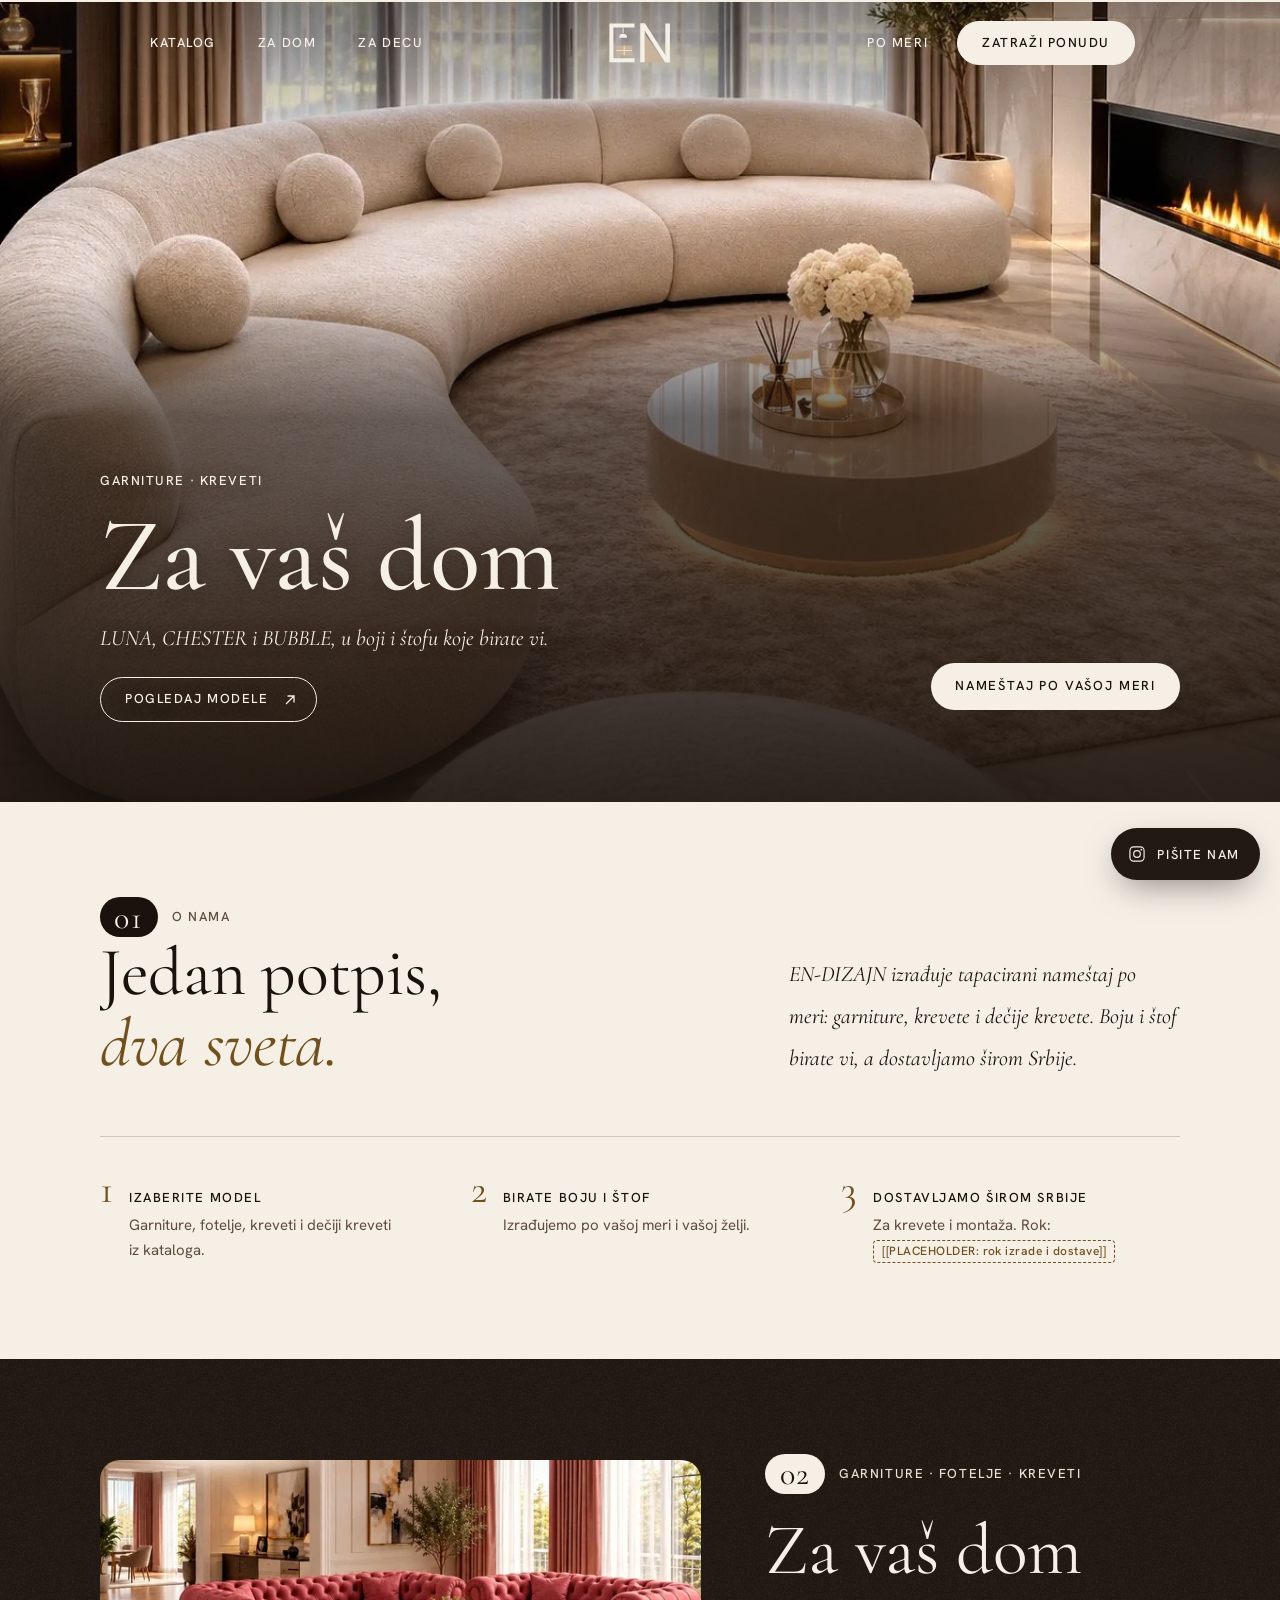
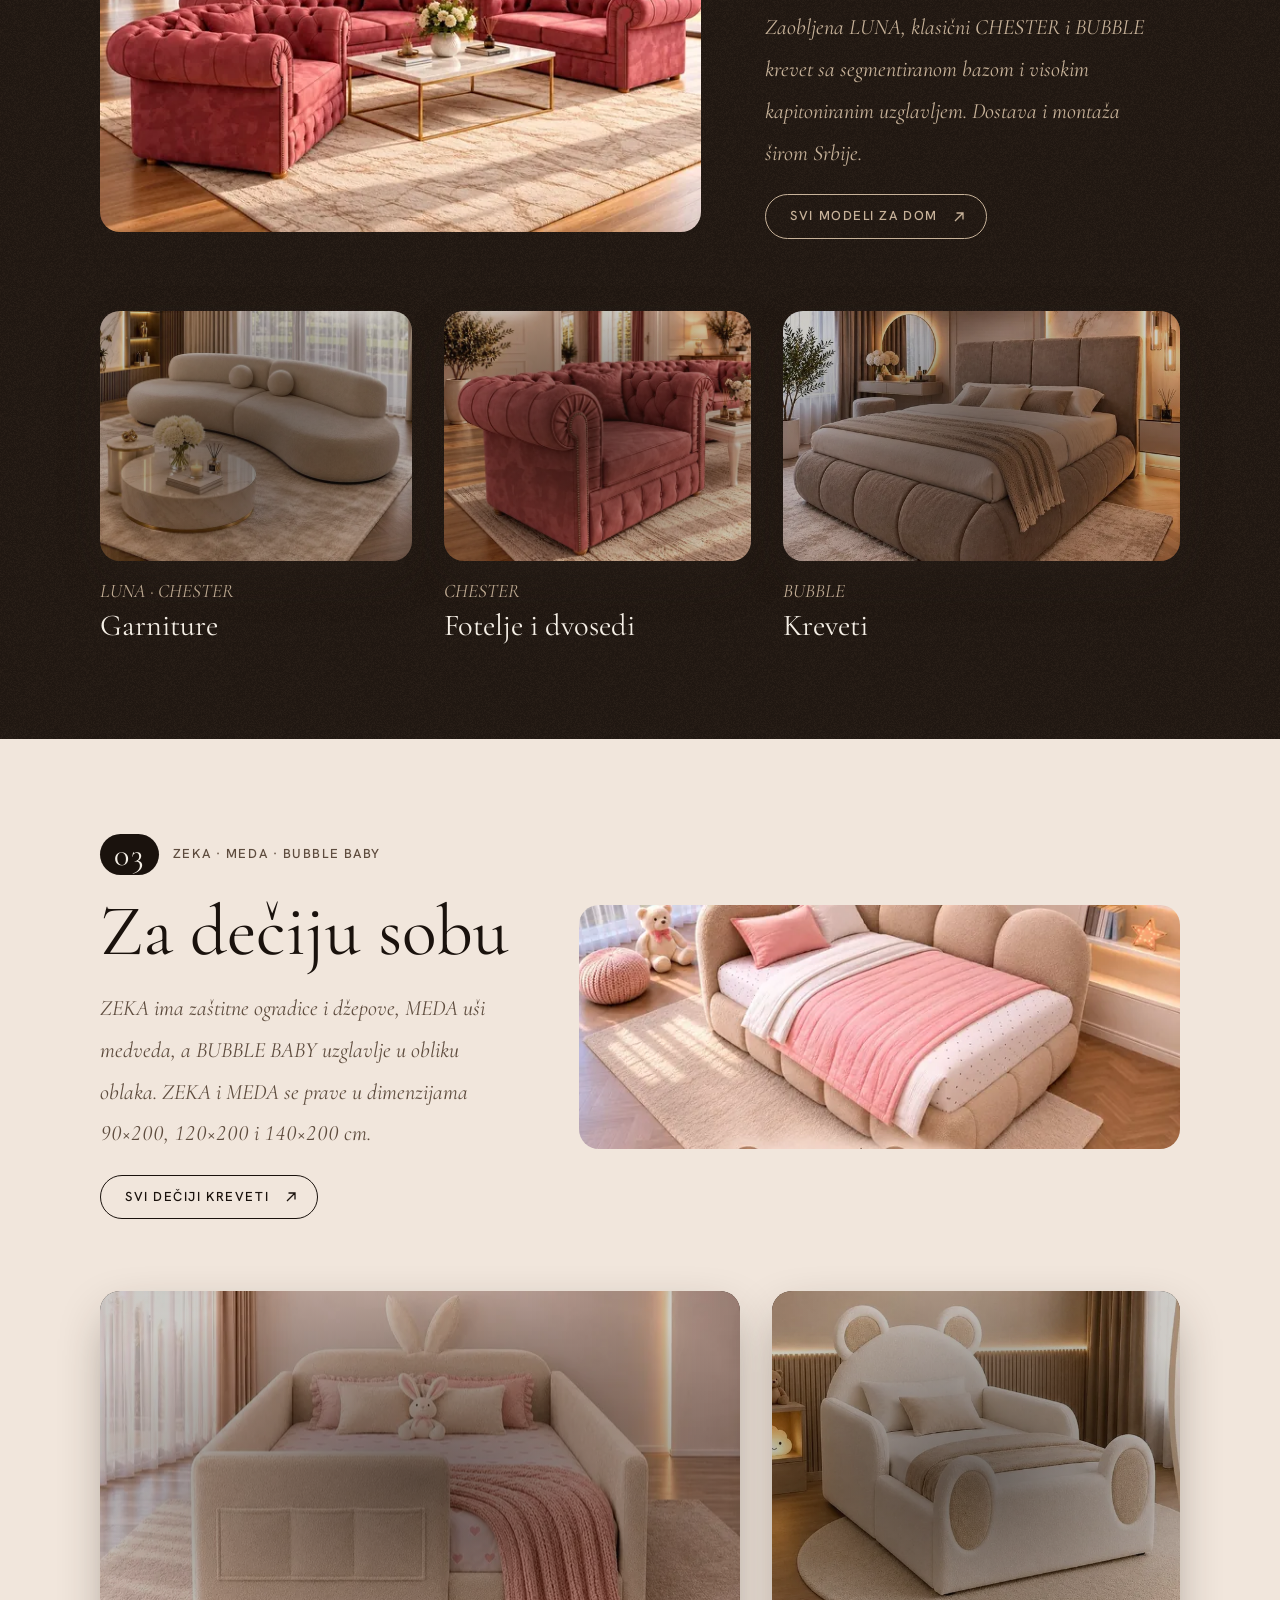
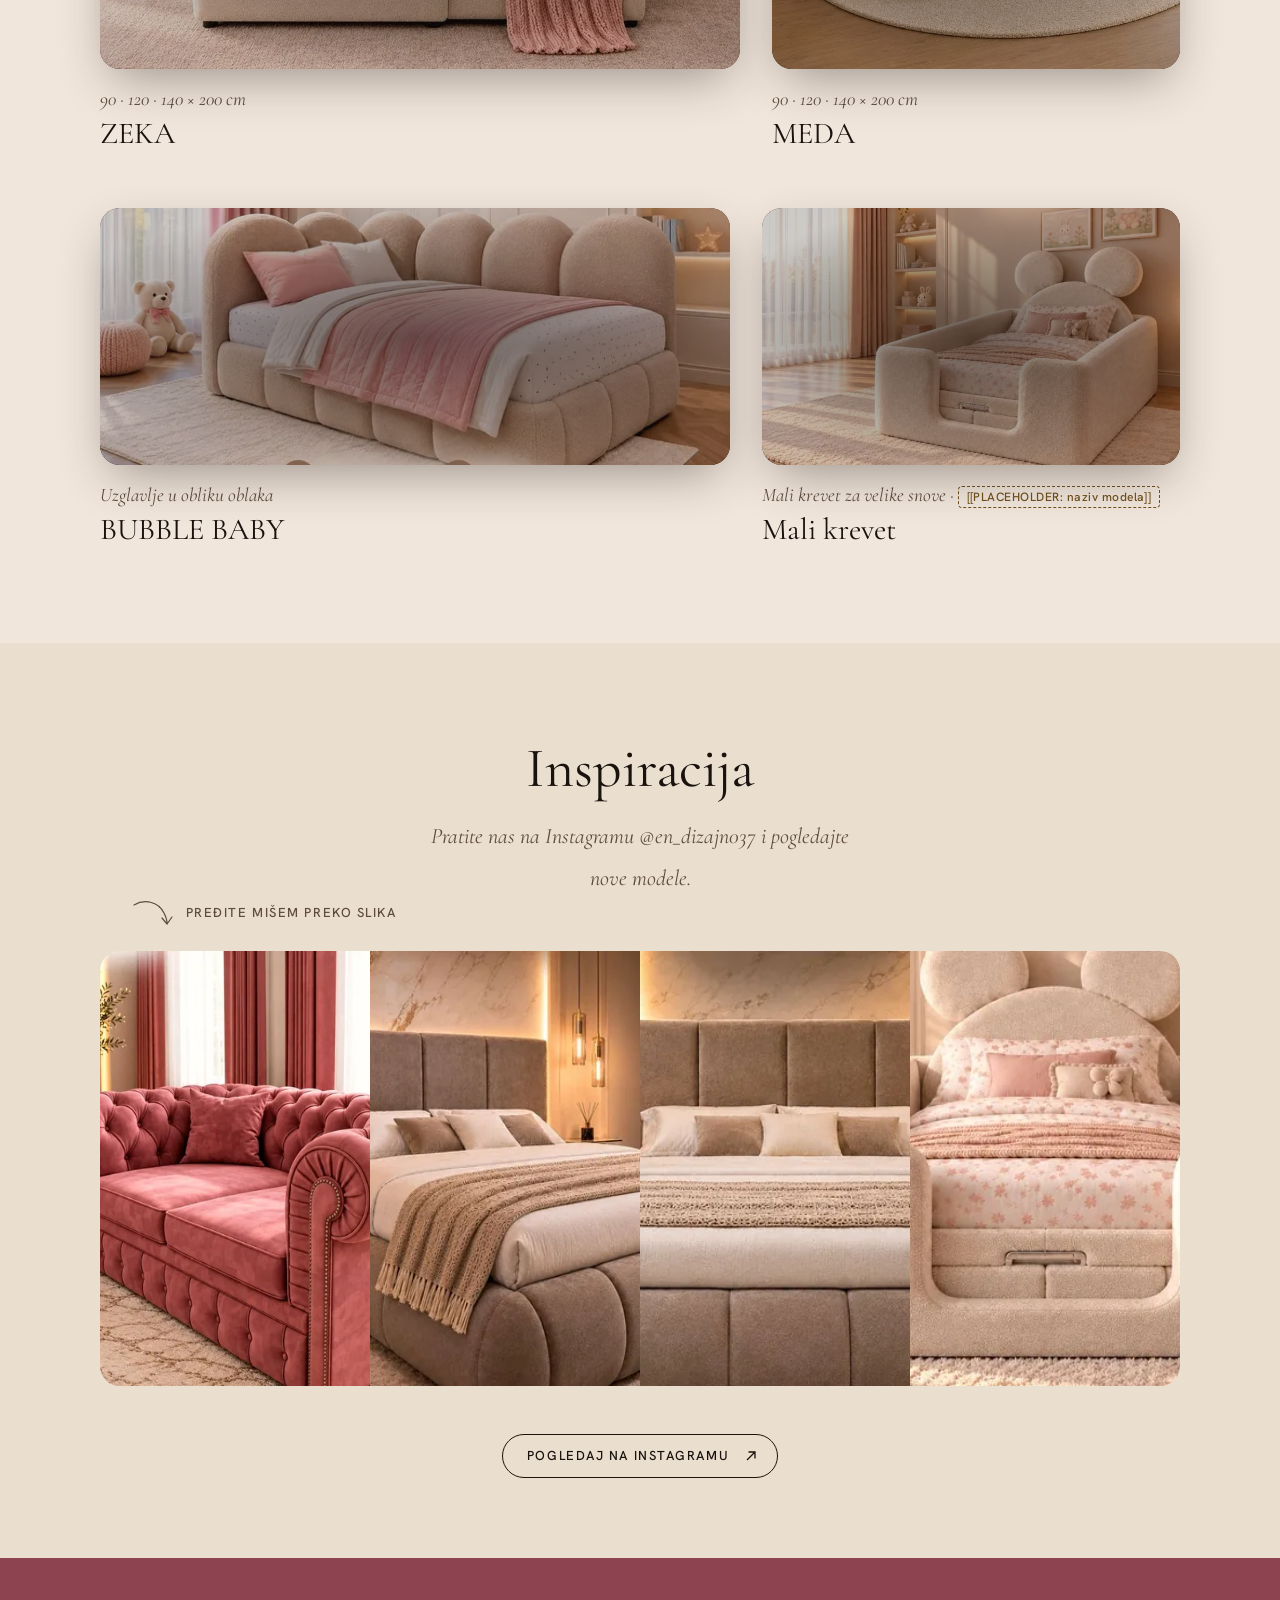
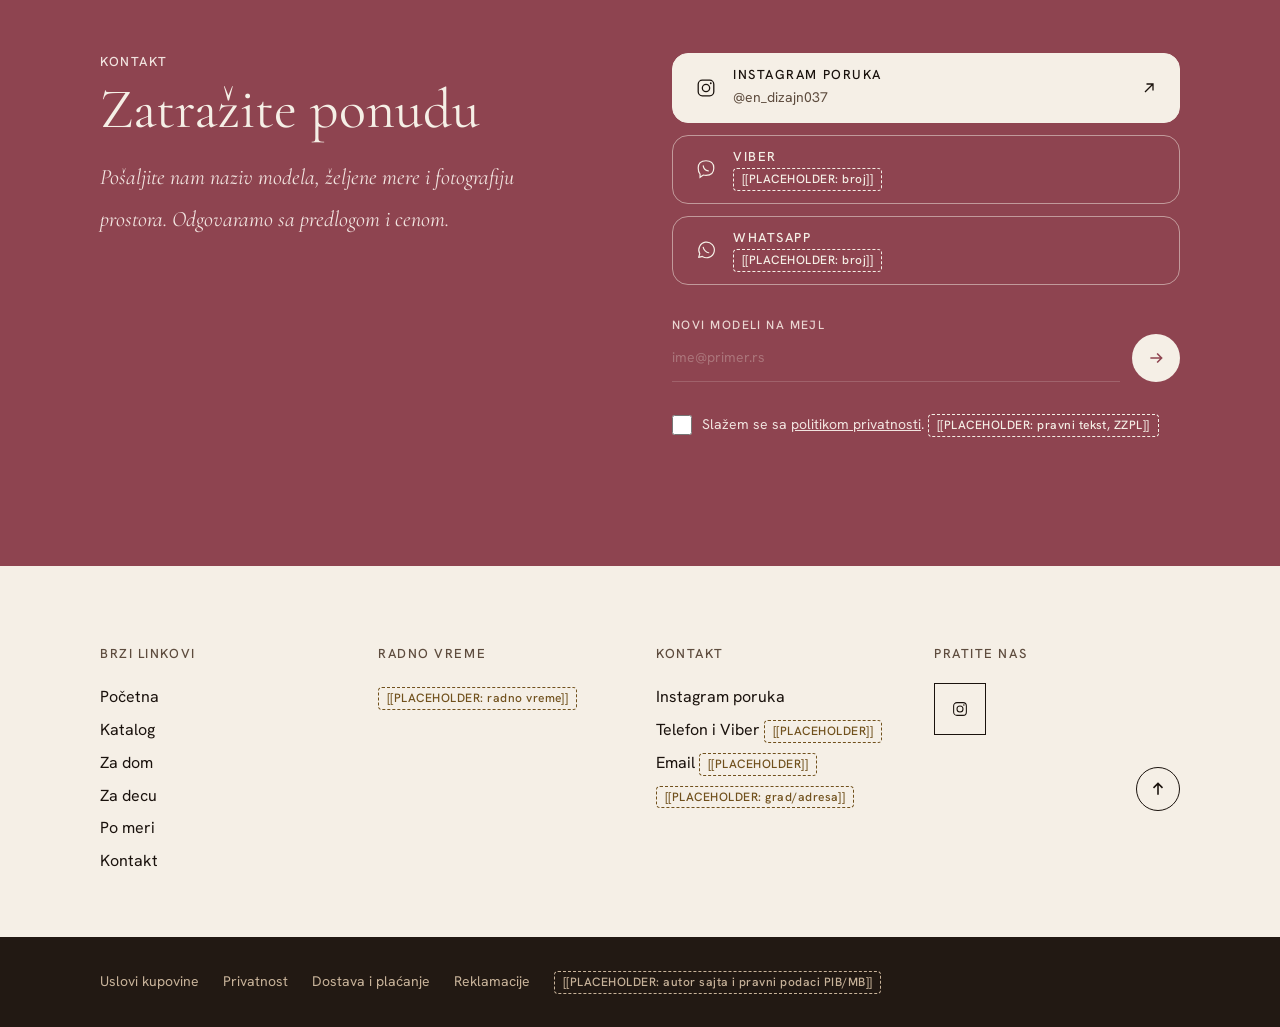
==== commit 84161da1: "Nova verzija posle kritike (hero "Za vaš dom") - kontakt: sekcija "Zatražite ponudu" (Instagram poru" ====
--- a/index.html
+++ b/index.html
@@ -23,38 +23,34 @@
 <div class="ed hero-dom" data-root id="top">
 <a class="skip" href="#main">Preskoči na sadržaj</a>
 <div class="cur" data-cur aria-hidden="true"><span>Pogledaj</span></div>
+<a class="fab" href="https://ig.me/m/en_dizajn037" target="_blank" rel="noopener noreferrer" aria-label="Pišite nam na Instagramu"><svg viewBox="0 0 24 24" aria-hidden="true"><rect x="3.5" y="3.5" width="17" height="17" rx="4.5" fill="none" stroke="currentColor" stroke-width="1.4"></rect><circle cx="12" cy="12" r="4" fill="none" stroke="currentColor" stroke-width="1.4"></circle><circle cx="17.2" cy="6.8" r="1" fill="currentColor"></circle></svg><span>Pišite nam</span></a>
 <div class="cq">
 
-<!-- HEADER: Nilo layout, LivingLux hide/show (M03, M16, M17, M21) -->
+<!-- HEADER: always visible; only links that lead somewhere -->
 <header class="hdr" data-hdr>
 <div class="hdr__in">
 <nav class="nav" aria-label="Glavna navigacija, levo">
 <a class="nl" href="katalog">Katalog</a>
-<a class="nl" href="katalog?model=zeka">Po meri</a>
-<a class="nl" href="#">Materijali</a>
+<a class="nl" href="#dom">Za dom</a>
+<a class="nl" href="#decja">Za decu</a>
 </nav>
 <a class="logo" href="#top" aria-label="EN-DIZAJN, početna">
 <!-- [[PLACEHOLDER: dobiti vektorski logo od klijenta]] — monogram recreated from the Instagram posts -->
 <svg viewBox="0 0 120 80" aria-hidden="true"><path d="M6 6h44v7H13v54h37v7H6z" fill="currentColor"></path><path d="M30 13v10" stroke="currentColor" stroke-width="1.6"></path><path d="M23 31a7 7 0 0 1 14 0z" fill="currentColor"></path><rect x="18" y="45" width="28" height="17" fill="#C8B39A"></rect><path d="M18 53.5h28M32 45v17" stroke="currentColor" stroke-width="1.2"></path><path d="M60 6h8v68h-8zM104 6h8v68h-8z" fill="currentColor"></path><path d="M68 24l33 50H68z" fill="#C8B39A"></path><path d="M60 6h8.5L112 74h-8.5z" fill="currentColor"></path></svg>
 </a>
 <div class="hdr-r">
-<nav class="nav" aria-label="Glavna navigacija, desno">
-<a class="nl" href="#modeli">Realizacije</a>
-<a class="nl" href="#">Atelje</a>
-</nav>
-<a class="pill" href="#kontakt">Kontakt</a>
-<a class="iconbtn" href="#" aria-label="Korpa, 0 proizvoda"><svg viewBox="0 0 24 24" aria-hidden="true"><path d="M5 8h14l-1.2 12H6.2z M9 8V6a3 3 0 0 1 6 0v2" fill="none" stroke="currentColor" stroke-width="1.4"></path></svg><span class="cnt num" aria-hidden="true">0</span></a>
+<nav class="nav" aria-label="Glavna navigacija, desno"><a class="nl" href="katalog?model=zeka">Po meri</a></nav>
+<a class="pill" href="#kontakt">Zatraži ponudu</a>
 <button class="iconbtn burger" type="button" aria-label="Meni" aria-controls="mpanel" aria-expanded="false" data-burger><span></span><span></span></button>
 </div>
 </div>
 <div class="mpanel" id="mpanel" data-panel>
 <ul>
 <li><a class="nl" href="katalog" data-close>Katalog</a></li>
+<li><a class="nl" href="#dom" data-close>Za dom</a></li>
+<li><a class="nl" href="#decja" data-close>Za decu</a></li>
 <li><a class="nl" href="katalog?model=zeka" data-close>Po meri</a></li>
-<li><a class="nl" href="#" data-close>Materijali</a></li>
-<li><a class="nl" href="#modeli" data-close>Realizacije</a></li>
-<li><a class="nl" href="#" data-close>Atelje</a></li>
-<li><a class="pill" href="#kontakt" data-close>Kontakt</a></li>
+<li><a class="pill" href="#kontakt" data-close>Zatraži ponudu</a></li>
 </ul>
 </div>
 </header>
@@ -62,13 +58,13 @@
 <main id="main">
 <!-- 0. HERO (M01–M07) -->
 <section class="hero2" data-theme="dark" aria-labelledby="hero-h">
-<a class="half" href="#dom" data-cursor="Pogledaj"><img srcset="assets/img/01-640.webp 640w, assets/img/01-1024.webp 1024w, assets/img/01.webp 1254w" sizes="(max-width: 767px) 100vw, 50vw" src="assets/img/01.webp" width="1254" height="979" fetchpriority="high" alt="LUNA zaobljena garnitura od krem bukle u dnevnoj sobi" style="object-position: 30% 70%"><div class="half__c"><span class="half__k">Garniture · Kreveti</span><span class="half__h">Za vaš dom</span><span class="half__s">LUNA, CHESTER i BUBBLE, u boji i štofu koje birate vi.</span><span class="cb"><i class="ct"></i><i class="cl"></i><i class="cbm"></i><i class="cr"></i>Pogledaj modele</span></div></a>
-<a class="half" href="#decja" data-cursor="Pogledaj"><img srcset="assets/img/13-640.webp 640w, assets/img/13-1024.webp 1024w, assets/img/13.webp 1254w" sizes="(max-width: 767px) 100vw, 50vw" src="assets/img/13.webp" width="1254" height="739" fetchpriority="high" alt="ZEKA dečiji krevet sa zečjim ušima i džepovima" style="object-position: 45% 60%"><div class="half__c"><span class="half__k">ZEKA · MEDA · BUBBLE BABY</span><span class="half__h">Za dečiju sobu</span><span class="half__s">Mekani tapacirani kreveti, 90, 120 i 140 × 200 cm.</span><span class="cb"><i class="ct"></i><i class="cl"></i><i class="cbm"></i><i class="cr"></i>Pogledaj krevete</span></div></a>
+<a class="half" href="#dom" data-cursor="Pogledaj"><img srcset="assets/img/01-640.webp 640w, assets/img/01-1024.webp 1024w, assets/img/01.webp 1254w" sizes="(max-width: 767px) 100vw, 50vw" src="assets/img/01.webp" width="1254" height="979" fetchpriority="high" alt="LUNA zaobljena garnitura od krem bukle u dnevnoj sobi" style="object-position: 30% 70%"><div class="half__c"><span class="half__k">Garniture · Kreveti</span><span class="half__h">Za vaš dom</span><span class="half__s">LUNA, CHESTER i BUBBLE, u boji i štofu koje birate vi.</span><span class="pill pill--light">Pogledaj modele<svg class="arr" viewBox="0 0 16 16" aria-hidden="true"><path d="M4 12L12 4M5.5 4H12v6.5" fill="none" stroke="currentColor" stroke-width="1.3"></path></svg></span></div></a>
+<a class="half" href="#decja" data-cursor="Pogledaj"><img srcset="assets/img/13-640.webp 640w, assets/img/13-1024.webp 1024w, assets/img/13.webp 1254w" sizes="(max-width: 767px) 100vw, 50vw" src="assets/img/13.webp" width="1254" height="739" fetchpriority="high" alt="ZEKA dečiji krevet sa zečjim ušima i džepovima" style="object-position: 45% 60%"><div class="half__c"><span class="half__k">ZEKA · MEDA · BUBBLE BABY</span><span class="half__h">Za dečiju sobu</span><span class="half__s">Mekani tapacirani kreveti, 90, 120 i 140 × 200 cm.</span><span class="pill pill--light">Pogledaj krevete<svg class="arr" viewBox="0 0 16 16" aria-hidden="true"><path d="M4 12L12 4M5.5 4H12v6.5" fill="none" stroke="currentColor" stroke-width="1.3"></path></svg></span></div></a>
 <div class="seam" aria-hidden="true"></div>
 <h1 class="mid" id="hero-h">Nameštaj po vašoj meri</h1>
 </section>
 
-<!-- 01 O NAMA (cream, trigger 90%) — follows the two-worlds hero -->
+<!-- 01 O NAMA — statement + how ordering works (images removed: they repeated the hero) -->
 <section class="sec cream" id="o-nama" aria-labelledby="s01">
 <div class="wrap">
 <div class="about2__top" data-off="90">
@@ -78,12 +74,7 @@
 </div>
 <div class="about2__r">
 <p class="t-lead r-up">EN-DIZAJN izrađuje tapacirani nameštaj po meri: garniture, krevete i dečije krevete. Boju i štof birate vi, a dostavljamo širom Srbije.</p>
-<a class="pill pill--o r-up" style="--d: 250ms" href="#">Više o nama<svg class="arr" viewBox="0 0 16 16" aria-hidden="true"><path d="M4 12L12 4M5.5 4H12v6.5" fill="none" stroke="currentColor" stroke-width="1.3"></path></svg></a>
 </div>
-</div>
-<div class="duo" data-off="90">
-<a class="duo__link" href="#dom" data-cursor="Pogledaj"><div class="duo__media"><div class="iw r-img" style="aspect-ratio: 3 / 2"><img srcset="assets/img/05-640.webp 640w, assets/img/05-1024.webp 1024w, assets/img/05.webp 1136w" sizes="(max-width: 767px) 100vw, 50vw" src="assets/img/05.webp" width="1136" height="966" loading="lazy" decoding="async" style="object-position: 40% 92%" alt="CHESTER dvosed od roze somota sa kapitone tapacirungom"></div></div><p class="duo__cap r-up" style="--d: 250ms"><b>Za vaš dom</b><span>CHESTER</span><svg class="duo__arr" viewBox="0 0 16 16" aria-hidden="true"><path d="M4 12L12 4M5.5 4H12v6.5" fill="none" stroke="currentColor" stroke-width="1.3"></path></svg></p></a>
-<a class="duo__link" href="#decja" data-cursor="Pogledaj"><div class="duo__media"><div class="iw r-img" style="--d: 200ms; aspect-ratio: 3 / 2"><img srcset="assets/img/12-640.webp 640w, assets/img/12-1024.webp 1024w, assets/img/12.webp 1102w" sizes="(max-width: 767px) 100vw, 50vw" src="assets/img/12.webp" width="1102" height="647" loading="lazy" decoding="async" style="object-position: 50% 50%" alt="Dečiji krevet od krem bukle sa uzglavljem u obliku mišjih ušiju"></div></div><p class="duo__cap r-up" style="--d: 350ms"><b>Za dečiju sobu</b><span>Mali krevet</span><svg class="duo__arr" viewBox="0 0 16 16" aria-hidden="true"><path d="M4 12L12 4M5.5 4H12v6.5" fill="none" stroke="currentColor" stroke-width="1.3"></path></svg></p></a>
 </div>
 <div class="steps" data-off="90">
 <div class="step3 r-up" style="--d: 0ms"><b class="num">1</b><div><h3>Izaberite model</h3><p>Garniture, fotelje, kreveti i dečiji kreveti iz kataloga.</p></div></div>
@@ -93,69 +84,52 @@
 </div>
 </section>
 
-<!-- 02 ZA VAŠ DOM (adult world, espresso) -->
+<!-- 02 ZA VAŠ DOM — image beside text (no overlay), cards in one even row at natural proportions -->
 <section class="world dark grain" id="dom" data-theme="dark" aria-labelledby="s02">
-<div class="wband" data-off="85">
-<img srcset="assets/img/03-640.webp 640w, assets/img/03-1024.webp 1024w, assets/img/03.webp 1254w" sizes="(max-width: 767px) 100vw, 50vw" src="assets/img/03.webp" width="1254" height="777" loading="lazy" decoding="async" style="object-position: 50% 72%" alt="CHESTER garnitura od roze somota u dnevnoj sobi">
-<div class="wband__c"><div class="wrap">
-<div><p class="wband__k r-up"><span class="badge badge--sm" aria-hidden="true">02</span><span>Garniture · Fotelje · Kreveti</span></p><h2 class="wband__h" id="s02"><span class="mask"><span class="mi">Za vaš dom</span></span></h2><p class="wband__s r-up">LUNA, CHESTER i BUBBLE, izrađeni po vašoj meri, u boji i štofu koje birate vi.</p></div>
-<a class="cb r-up" style="--d: 300ms" href="katalog"><i class="ct"></i><i class="cl"></i><i class="cbm"></i><i class="cr"></i>Svi modeli za dom</a>
+<div class="sec"><div class="wrap">
+<div class="wsplit" data-off="85">
+<div class="iw r-img wsplit__img" style="aspect-ratio: 1254 / 777"><img srcset="assets/img/03-640.webp 640w, assets/img/03-1024.webp 1024w, assets/img/03.webp 1254w" sizes="(max-width: 767px) 100vw, 50vw" src="assets/img/03.webp" width="1254" height="777" loading="lazy" decoding="async" style="object-position: 50% 60%" alt="CHESTER garnitura od roze somota u dnevnoj sobi"></div>
+<div class="wsplit__t">
+<p class="wband__k r-up"><span class="badge badge--sm" aria-hidden="true">02</span><span>Garniture · Fotelje · Kreveti</span></p>
+<h2 class="wh" id="s02"><span class="mask"><span class="mi">Za vaš dom</span></span></h2>
+<p class="t-lead r-up">Zaobljena LUNA, klasični CHESTER i BUBBLE krevet sa segmentiranom bazom i visokim kapitoniranim uzglavljem. Dostava i montaža širom Srbije.</p>
+<a class="pill pill--o r-up" style="--d: 300ms" href="katalog">Svi modeli za dom<svg class="arr" viewBox="0 0 16 16" aria-hidden="true"><path d="M4 12L12 4M5.5 4H12v6.5" fill="none" stroke="currentColor" stroke-width="1.3"></path></svg></a>
+</div>
+</div>
+<div class="jrows" data-off="80"><div class="jrow">
+<div class="jitem" style="--r: 1.249"><a class="card r-up" style="--d: 0ms; aspect-ratio: 1254 / 1004" href="katalog" data-cursor="Pogledaj" aria-label="Garniture, pogledaj"><div class="card__bg"><img srcset="assets/img/02-640.webp 640w, assets/img/02-1024.webp 1024w, assets/img/02.webp 1254w" sizes="(max-width: 767px) 100vw, 50vw" src="assets/img/02.webp" width="1254" height="1004" loading="lazy" decoding="async" style="object-position: 50% 50%" alt="LUNA garnitura od krem bukle pored kamina"></div><div class="card__fa"></div><div class="card__fb"></div></a><div class="ccap r-up" style="--d: 120ms"><p class="t-sub">LUNA · CHESTER</p><h3 class="t-h3"><a href="katalog">Garniture</a></h3></div></div>
+<div class="jitem" style="--r: 1.228"><a class="card r-up" style="--d: 100ms; aspect-ratio: 1143 / 931" href="katalog" data-cursor="Pogledaj" aria-label="Fotelje i dvosedi, pogledaj"><div class="card__bg"><img srcset="assets/img/04-640.webp 640w, assets/img/04-1024.webp 1024w, assets/img/04.webp 1143w" sizes="(max-width: 767px) 100vw, 50vw" src="assets/img/04.webp" width="1143" height="931" loading="lazy" decoding="async" style="object-position: 50% 50%" alt="CHESTER fotelja od roze somota"></div><div class="card__fa"></div><div class="card__fb"></div></a><div class="ccap r-up" style="--d: 220ms"><p class="t-sub">CHESTER</p><h3 class="t-h3"><a href="katalog">Fotelje i dvosedi</a></h3></div></div>
+<div class="jitem" style="--r: 1.587"><a class="card r-up" style="--d: 200ms; aspect-ratio: 1254 / 790" href="katalog" data-cursor="Pogledaj" aria-label="Kreveti, pogledaj"><div class="card__bg"><img srcset="assets/img/06-640.webp 640w, assets/img/06-1024.webp 1024w, assets/img/06.webp 1254w" sizes="(max-width: 767px) 100vw, 50vw" src="assets/img/06.webp" width="1254" height="790" loading="lazy" decoding="async" style="object-position: 50% 50%" alt="BUBBLE krevet u spavaćoj sobi"></div><div class="card__fa"></div><div class="card__fb"></div></a><div class="ccap r-up" style="--d: 320ms"><p class="t-sub">BUBBLE</p><h3 class="t-h3"><a href="katalog">Kreveti</a></h3></div></div>
 </div></div>
+</div></div>
+</section>
+
+<!-- 03 ZA DEČIJU SOBU — text beside image, cards in two even rows (no cropping) -->
+<section class="world kids" id="decja" aria-labelledby="s03">
+<div class="sec"><div class="wrap">
+<div class="wsplit wsplit--rev" data-off="85">
+<div class="iw r-img wsplit__img" style="aspect-ratio: 1536 / 625"><img srcset="assets/img/10-640.webp 640w, assets/img/10-1024.webp 1024w, assets/img/10.webp 1536w" sizes="(max-width: 767px) 100vw, 50vw" src="assets/img/10.webp" width="1536" height="625" loading="lazy" decoding="async" style="object-position: 50% 50%" alt="BUBBLE BABY dečiji krevet iz ugla, sa uzglavljem u obliku oblaka"></div>
+<div class="wsplit__t">
+<p class="wband__k r-up"><span class="badge badge--sm" aria-hidden="true">03</span><span>ZEKA · MEDA · BUBBLE BABY</span></p>
+<h2 class="wh" id="s03"><span class="mask"><span class="mi">Za dečiju sobu</span></span></h2>
+<p class="t-lead r-up">ZEKA ima zaštitne ogradice i džepove, MEDA uši medveda, a BUBBLE BABY uzglavlje u obliku oblaka. ZEKA i MEDA se prave u dimenzijama <span class="num">90×200, 120×200 i 140×200</span> cm.</p>
+<a class="pill pill--o r-up" style="--d: 300ms" href="katalog">Svi dečiji kreveti<svg class="arr" viewBox="0 0 16 16" aria-hidden="true"><path d="M4 12L12 4M5.5 4H12v6.5" fill="none" stroke="currentColor" stroke-width="1.3"></path></svg></a>
 </div>
-<div class="sec"><div class="wrap">
-<div class="wlead" data-off="80"><p class="t-lead muted r-up" style="max-width: 34rem">Zaobljena LUNA, klasični CHESTER i BUBBLE krevet sa segmentiranom bazom i visokim kapitoniranim uzglavljem. Dostava i montaža širom Srbije.</p><div class="facts r-up"><span class="fact">Izrada po meri</span><span class="fact">Boja i štof po izboru</span><span class="fact">Dostava širom Srbije</span></div></div>
-<div class="g-3" data-off="80">
-<div class="citem">
-<a class="card card--low r-up" style="--d: 0ms" href="katalog" data-cursor="Pogledaj"><div class="card__bg"><img width="1254" height="1004" srcset="assets/img/02-640.webp 640w, assets/img/02-1024.webp 1024w, assets/img/02.webp 1254w" sizes="(max-width: 767px) 100vw, 50vw" src="assets/img/02.webp" loading="lazy" decoding="async" style="object-position: 50% 62%" alt="Garniture — Boja i štof po izboru"></div><div class="card__fa"></div><div class="card__fb"></div><div class="card__c"><span class="card__t">Garniture</span><span class="card__cap">Boja i štof po izboru</span></div></a>
-<div class="ccap r-up" style="--d: 150ms"><p class="t-sub">LUNA · CHESTER</p><h3 class="t-h3">Garniture</h3><a class="pill pill--o" href="katalog">Pogledaj kolekciju<svg class="arr" viewBox="0 0 16 16" aria-hidden="true"><path d="M4 12L12 4M5.5 4H12v6.5" fill="none" stroke="currentColor" stroke-width="1.3"></path></svg></a></div>
 </div>
-<div class="citem">
-<a class="card card--low r-up" style="--d: 100ms" href="katalog" data-cursor="Pogledaj"><div class="card__bg"><img width="1143" height="931" srcset="assets/img/04-640.webp 640w, assets/img/04-1024.webp 1024w, assets/img/04.webp 1143w" sizes="(max-width: 767px) 100vw, 50vw" src="assets/img/04.webp" loading="lazy" decoding="async" style="object-position: 50% 55%" alt="Fotelje i dvosedi — Boja i štof po izboru"></div><div class="card__fa"></div><div class="card__fb"></div><div class="card__c"><span class="card__t">Fotelje i dvosedi</span><span class="card__cap">Boja i štof po izboru</span></div></a>
-<div class="ccap r-up" style="--d: 250ms"><p class="t-sub">CHESTER</p><h3 class="t-h3">Fotelje i dvosedi</h3><a class="pill pill--o" href="katalog">Pogledaj kolekciju<svg class="arr" viewBox="0 0 16 16" aria-hidden="true"><path d="M4 12L12 4M5.5 4H12v6.5" fill="none" stroke="currentColor" stroke-width="1.3"></path></svg></a></div>
+<div class="jrows" data-off="80">
+<div class="jrow">
+<div class="jitem" style="--r: 1.697"><a class="card r-up" style="--d: 0ms; aspect-ratio: 1254 / 739" href="katalog?model=zeka" data-cursor="Pogledaj" aria-label="ZEKA, pogledaj"><div class="card__bg"><img srcset="assets/img/13-640.webp 640w, assets/img/13-1024.webp 1024w, assets/img/13.webp 1254w" sizes="(max-width: 767px) 100vw, 50vw" src="assets/img/13.webp" width="1254" height="739" loading="lazy" decoding="async" style="object-position: 50% 50%" alt="ZEKA dečiji krevet sa zečjim ušima, ogradicama i džepovima"></div><div class="card__fa"></div><div class="card__fb"></div></a><div class="ccap r-up" style="--d: 120ms"><p class="t-sub">90 · 120 · 140 × 200 cm</p><h3 class="t-h3"><a href="katalog?model=zeka">ZEKA</a></h3></div></div>
+<div class="jitem" style="--r: 1.081"><a class="card r-up" style="--d: 100ms; aspect-ratio: 827 / 765" href="katalog" data-cursor="Pogledaj" aria-label="MEDA, pogledaj"><div class="card__bg"><img srcset="assets/img/14-640.webp 640w, assets/img/14.webp 827w" sizes="(max-width: 767px) 100vw, 50vw" src="assets/img/14.webp" width="827" height="765" loading="lazy" decoding="async" style="object-position: 50% 50%" alt="MEDA dečiji krevet od bele bukle sa ušima medveda"></div><div class="card__fa"></div><div class="card__fb"></div></a><div class="ccap r-up" style="--d: 220ms"><p class="t-sub">90 · 120 · 140 × 200 cm</p><h3 class="t-h3"><a href="katalog">MEDA</a></h3></div></div>
 </div>
-<div class="citem">
-<a class="card card--low r-up" style="--d: 200ms" href="katalog" data-cursor="Pogledaj"><div class="card__bg"><img width="1254" height="790" srcset="assets/img/06-640.webp 640w, assets/img/06-1024.webp 1024w, assets/img/06.webp 1254w" sizes="(max-width: 767px) 100vw, 50vw" src="assets/img/06.webp" loading="lazy" decoding="async" style="object-position: 50% 60%" alt="Kreveti — Dostava i montaža širom Srbije"></div><div class="card__fa"></div><div class="card__fb"></div><div class="card__c"><span class="card__t">Kreveti</span><span class="card__cap">Dostava i montaža širom Srbije</span></div></a>
-<div class="ccap r-up" style="--d: 350ms"><p class="t-sub">BUBBLE</p><h3 class="t-h3">Kreveti</h3><a class="pill pill--o" href="katalog">Pogledaj kolekciju<svg class="arr" viewBox="0 0 16 16" aria-hidden="true"><path d="M4 12L12 4M5.5 4H12v6.5" fill="none" stroke="currentColor" stroke-width="1.3"></path></svg></a></div>
+<div class="jrow">
+<div class="jitem" style="--r: 2.458"><a class="card r-up" style="--d: 0ms; aspect-ratio: 1536 / 625" href="katalog" data-cursor="Pogledaj" aria-label="BUBBLE BABY, pogledaj"><div class="card__bg"><img srcset="assets/img/09-640.webp 640w, assets/img/09-1024.webp 1024w, assets/img/09.webp 1536w" sizes="(max-width: 767px) 100vw, 50vw" src="assets/img/09.webp" width="1536" height="625" loading="lazy" decoding="async" style="object-position: 50% 50%" alt="BUBBLE BABY dečiji krevet sa uzglavljem u obliku oblaka"></div><div class="card__fa"></div><div class="card__fb"></div></a><div class="ccap r-up" style="--d: 120ms"><p class="t-sub">Uzglavlje u obliku oblaka</p><h3 class="t-h3"><a href="katalog">BUBBLE BABY</a></h3></div></div>
+<div class="jitem" style="--r: 1.634"><a class="card r-up" style="--d: 100ms; aspect-ratio: 1312 / 803" href="katalog" data-cursor="Pogledaj" aria-label="Mali krevet, pogledaj"><div class="card__bg"><img srcset="assets/img/11-640.webp 640w, assets/img/11-1024.webp 1024w, assets/img/11.webp 1312w" sizes="(max-width: 767px) 100vw, 50vw" src="assets/img/11.webp" width="1312" height="803" loading="lazy" decoding="async" style="object-position: 50% 50%" alt="Dečiji krevet sa uzglavljem u obliku mišjih ušiju"></div><div class="card__fa"></div><div class="card__fb"></div></a><div class="ccap r-up" style="--d: 220ms"><p class="t-sub">Mali krevet za velike snove · <span class="ph">[[PLACEHOLDER: naziv modela]]</span></p><h3 class="t-h3"><a href="katalog">Mali krevet</a></h3></div></div>
 </div>
 </div>
 </div></div>
 </section>
 
-<!-- 03 ZA DEČIJU SOBU (kids world, warm light) -->
-<section class="world kids" id="decja" aria-labelledby="s03">
-<div class="wband wband--native" data-theme="dark" data-off="85">
-<img srcset="assets/img/10-640.webp 640w, assets/img/10-1024.webp 1024w, assets/img/10.webp 1536w" sizes="(max-width: 767px) 100vw, 50vw" src="assets/img/10.webp" width="1536" height="625" loading="lazy" decoding="async" style="object-position: 50% 62%" alt="BUBBLE BABY dečiji krevet iz ugla, sa uzglavljem u obliku oblaka">
-<div class="wband__c"><div class="wrap">
-<div><p class="wband__k r-up"><span class="badge badge--sm" aria-hidden="true">03</span><span>ZEKA · MEDA · BUBBLE BABY</span></p><h2 class="wband__h" id="s03"><span class="mask"><span class="mi">Za dečiju sobu</span></span></h2><p class="wband__s r-up">Mekani tapacirani kreveti za najlepše snove.</p></div>
-<a class="cb r-up" style="--d: 300ms" href="katalog"><i class="ct"></i><i class="cl"></i><i class="cbm"></i><i class="cr"></i>Svi dečiji kreveti</a>
-</div></div>
-</div>
-<div class="sec"><div class="wrap">
-<div class="wlead" data-off="80"><p class="t-lead muted r-up" style="max-width: 34rem">ZEKA ima zaštitne ogradice i džepove, MEDA uši medveda, a BUBBLE BABY uzglavlje u obliku oblaka. ZEKA i MEDA se prave u dimenzijama <span class="num">90×200, 120×200 i 140×200</span> cm.</p><div class="facts r-up"><span class="fact">Boja i štof po izboru</span><span class="fact">Dostava širom Srbije</span></div></div>
-<div class="g-2 stag" data-off="80">
-<div class="citem">
-<a class="card card--low r-up" style="--d: 0ms; aspect-ratio: 1254 / 739" href="katalog?model=zeka" data-cursor="Pogledaj"><div class="card__bg"><img width="1254" height="739" srcset="assets/img/13-640.webp 640w, assets/img/13-1024.webp 1024w, assets/img/13.webp 1254w" sizes="(max-width: 767px) 100vw, 50vw" src="assets/img/13.webp" loading="lazy" decoding="async" style="object-position: 45% 55%" alt="ZEKA — Ogradice i džepovi"></div><div class="card__fa"></div><div class="card__fb"></div><div class="card__c"><span class="card__t">ZEKA</span><span class="card__cap">Ogradice i džepovi</span></div></a>
-<div class="ccap r-up" style="--d: 150ms"><p class="t-sub">90 · 120 · 140 × 200 cm</p><h3 class="t-h3">ZEKA</h3><a class="pill pill--o" href="katalog?model=zeka">Pogledaj model<svg class="arr" viewBox="0 0 16 16" aria-hidden="true"><path d="M4 12L12 4M5.5 4H12v6.5" fill="none" stroke="currentColor" stroke-width="1.3"></path></svg></a></div>
-</div>
-<div class="citem">
-<a class="card card--low r-up" style="--d: 100ms; aspect-ratio: 827 / 765" href="katalog" data-cursor="Pogledaj"><div class="card__bg"><img width="827" height="765" srcset="assets/img/14-640.webp 640w, assets/img/14.webp 827w" sizes="(max-width: 767px) 100vw, 50vw" src="assets/img/14.webp" loading="lazy" decoding="async" style="object-position: 50% 50%" alt="MEDA — Uši medveda"></div><div class="card__fa"></div><div class="card__fb"></div><div class="card__c"><span class="card__t">MEDA</span><span class="card__cap">Uši medveda</span></div></a>
-<div class="ccap r-up" style="--d: 250ms"><p class="t-sub">90 · 120 · 140 × 200 cm</p><h3 class="t-h3">MEDA</h3><a class="pill pill--o" href="katalog">Pogledaj model<svg class="arr" viewBox="0 0 16 16" aria-hidden="true"><path d="M4 12L12 4M5.5 4H12v6.5" fill="none" stroke="currentColor" stroke-width="1.3"></path></svg></a></div>
-</div>
-<div class="citem">
-<a class="card card--low r-up" style="--d: 0ms; aspect-ratio: 1536 / 625" href="katalog" data-cursor="Pogledaj"><div class="card__bg"><img width="1536" height="625" srcset="assets/img/09-640.webp 640w, assets/img/09-1024.webp 1024w, assets/img/09.webp 1536w" sizes="(max-width: 767px) 100vw, 50vw" src="assets/img/09.webp" loading="lazy" decoding="async" style="object-position: 50% 50%" alt="BUBBLE BABY dečiji krevet sa uzglavljem u obliku oblaka"></div><div class="card__fa"></div><div class="card__fb"></div><div class="card__c"><span class="card__t">BUBBLE BABY</span><span class="card__cap">Uzglavlje oblak</span></div></a>
-<div class="ccap r-up" style="--d: 150ms"><p class="t-sub">Udoban dušek</p><h3 class="t-h3">BUBBLE BABY</h3><a class="pill pill--o" href="katalog">Pogledaj model<svg class="arr" viewBox="0 0 16 16" aria-hidden="true"><path d="M4 12L12 4M5.5 4H12v6.5" fill="none" stroke="currentColor" stroke-width="1.3"></path></svg></a></div>
-</div>
-<div class="citem">
-<a class="card card--low r-up" style="--d: 100ms; aspect-ratio: 1312 / 803" href="katalog" data-cursor="Pogledaj"><div class="card__bg"><img width="1312" height="803" srcset="assets/img/11-640.webp 640w, assets/img/11-1024.webp 1024w, assets/img/11.webp 1312w" sizes="(max-width: 767px) 100vw, 50vw" src="assets/img/11.webp" loading="lazy" decoding="async" style="object-position: 50% 60%" alt="Dečiji krevet sa uzglavljem u obliku mišjih ušiju"></div><div class="card__fa"></div><div class="card__fb"></div><div class="card__c"><span class="card__t">Mali krevet</span><span class="card__cap">Mali krevet za velike snove</span></div></a>
-<div class="ccap r-up" style="--d: 250ms"><p class="t-sub"><span class="ph">[[PLACEHOLDER: naziv modela]]</span></p><h3 class="t-h3">Mali krevet</h3><a class="pill pill--o" href="katalog">Pogledaj model<svg class="arr" viewBox="0 0 16 16" aria-hidden="true"><path d="M4 12L12 4M5.5 4H12v6.5" fill="none" stroke="currentColor" stroke-width="1.3"></path></svg></a></div>
-</div>
-</div>
-<!-- PLACEHOLDER: real customer-home photos for Realizacije -->
-<div class="realiz" id="modeli" data-off="90"><div class="r-up"><p class="t-micro muted">Realizacije</p><p class="t-big2" style="margin-top: .25rem">Uskoro: fotografije iz domova naših kupaca</p></div><a class="pill r-up" href="katalog?model=zeka">Pošaljite nam fotografiju prostora</a></div>
-</div></div>
-</section>
-
-<!-- INSPIRACIJA: Instagram accordion (M13, trigger 85%) -->
+<!-- INSPIRACIJA — only images not shown elsewhere on the page -->
 <section class="sec linen" aria-labelledby="sins">
 <div class="wrap" data-off="85">
 <div class="ctr r-block">
@@ -165,58 +139,47 @@
 <p class="instr hint t-micro"><svg viewBox="0 0 44 28" aria-hidden="true"><path d="M2 6c10-6 24-4 30 8 2 4 3 7 3 10M30 19l5 6 5-7" fill="none" stroke="currentColor" stroke-width="1.2" stroke-linecap="round"></path></svg>Pređite mišem preko slika</p>
 </div>
 <div data-off="85"><div class="strip r-block" data-strip>
-<a class="tl" href="katalog" aria-label="LUNA, otvori model" data-cursor="Pogledaj"><img width="1254" height="1004" srcset="assets/img/02-640.webp 640w, assets/img/02-1024.webp 1024w, assets/img/02.webp 1254w" sizes="(max-width: 767px) 100vw, 50vw" src="assets/img/02.webp" loading="lazy" decoding="async" style="object-position: 20% 65%" alt=""><span class="tl__l">LUNA</span></a>
-<a class="tl" href="katalog" aria-label="CHESTER, otvori model" data-cursor="Pogledaj"><img width="1136" height="966" srcset="assets/img/05-640.webp 640w, assets/img/05-1024.webp 1024w, assets/img/05.webp 1136w" sizes="(max-width: 767px) 100vw, 50vw" src="assets/img/05.webp" loading="lazy" decoding="async" style="object-position: 30% 55%" alt=""><span class="tl__l">CHESTER</span></a>
-<a class="tl" href="katalog" aria-label="BUBBLE, otvori model" data-cursor="Pogledaj"><img width="1254" height="790" srcset="assets/img/07-640.webp 640w, assets/img/07-1024.webp 1024w, assets/img/07.webp 1254w" sizes="(max-width: 767px) 100vw, 50vw" src="assets/img/07.webp" loading="lazy" decoding="async" style="object-position: 55% 60%" alt=""><span class="tl__l">BUBBLE</span></a>
-<a class="tl tl--fit" href="katalog" aria-label="BUBBLE BABY, otvori model" data-cursor="Pogledaj"><img class="tl__base" src="assets/img/09-640.webp" width="640" height="260" loading="lazy" decoding="async" style="object-position: 50% 50%" alt=""><img class="tl__fit" srcset="assets/img/09-640.webp 640w, assets/img/09-1024.webp 1024w, assets/img/09.webp 1536w" sizes="(max-width: 767px) 72vw, 690px" src="assets/img/09.webp" width="1536" height="625" loading="lazy" decoding="async" alt=""><span class="tl__l">BUBBLE BABY</span></a>
-<a class="tl" href="katalog?model=zeka" aria-label="ZEKA, otvori model" data-cursor="Pogledaj"><img width="1254" height="739" srcset="assets/img/13-640.webp 640w, assets/img/13-1024.webp 1024w, assets/img/13.webp 1254w" sizes="(max-width: 767px) 100vw, 50vw" src="assets/img/13.webp" loading="lazy" decoding="async" style="object-position: 45% 55%" alt=""><span class="tl__l">ZEKA</span></a>
+<a class="tl" href="katalog" aria-label="CHESTER, otvori model" data-cursor="Pogledaj"><img width="1136" height="966" srcset="assets/img/05-640.webp 640w, assets/img/05-1024.webp 1024w, assets/img/05.webp 1136w" sizes="(max-width: 767px) 100vw, 50vw" src="assets/img/05.webp" loading="lazy" decoding="async" style="object-position: 35% 55%" alt=""><span class="tl__l">CHESTER</span></a>
+<a class="tl" href="katalog" aria-label="BUBBLE, otvori model" data-cursor="Pogledaj"><img width="1254" height="790" srcset="assets/img/07-640.webp 640w, assets/img/07-1024.webp 1024w, assets/img/07.webp 1254w" sizes="(max-width: 767px) 100vw, 50vw" src="assets/img/07.webp" loading="lazy" decoding="async" style="object-position: 50% 60%" alt=""><span class="tl__l">BUBBLE</span></a>
+<a class="tl" href="katalog" aria-label="BUBBLE, otvori model" data-cursor="Pogledaj"><img width="1254" height="753" srcset="assets/img/08-640.webp 640w, assets/img/08-1024.webp 1024w, assets/img/08.webp 1254w" sizes="(max-width: 767px) 100vw, 50vw" src="assets/img/08.webp" loading="lazy" decoding="async" style="object-position: 50% 55%" alt=""><span class="tl__l">BUBBLE</span></a>
+<a class="tl" href="katalog" aria-label="Mali krevet, otvori model" data-cursor="Pogledaj"><img width="1102" height="647" srcset="assets/img/12-640.webp 640w, assets/img/12-1024.webp 1024w, assets/img/12.webp 1102w" sizes="(max-width: 767px) 100vw, 50vw" src="assets/img/12.webp" loading="lazy" decoding="async" style="object-position: 50% 50%" alt=""><span class="tl__l">Mali krevet</span></a>
 </div></div>
-<div class="insp-cta" data-off="85"><a class="cb cb--ink r-block" href="https://www.instagram.com/en_dizajn037/" target="_blank" rel="noopener noreferrer"><i class="ct"></i><i class="cl"></i><i class="cbm"></i><i class="cr"></i>Pogledaj na Instagramu</a></div>
+<div class="insp-cta" data-off="85"><a class="pill pill--o r-block" href="https://www.instagram.com/en_dizajn037/" target="_blank" rel="noopener noreferrer">Pogledaj na Instagramu<svg class="arr" viewBox="0 0 16 16" aria-hidden="true"><path d="M4 12L12 4M5.5 4H12v6.5" fill="none" stroke="currentColor" stroke-width="1.3"></path></svg></a></div>
 </section>
 
-<!-- BANNER CTA (M19 parallax). Image 12 is low-res: overlay + grain; marked for replacement -->
-<section class="banner on-photo" data-theme="dark" aria-labelledby="sban" data-off="85">
-<img srcset="assets/img/12-640.webp 640w, assets/img/12-1024.webp 1024w, assets/img/12.webp 1102w" sizes="(max-width: 767px) 100vw, 50vw" class="banner__img" data-banner src="assets/img/12.webp" width="1102" height="647" loading="lazy" decoding="async" alt="">
-<div class="banner__ov"></div><div class="grain-l"></div>
-<div class="banner__c r-block">
-<h2 class="t-big2" id="sban">Boja i štof po vašem izboru</h2>
-<p class="t-micro">Pošaljite fotografiju prostora i dimenzije, a mi predlažemo model.</p>
-<a class="cb" href="katalog?model=zeka"><i class="ct"></i><i class="cl"></i><i class="cbm"></i><i class="cr"></i>Zatraži ponudu</a>
+<!-- KONTAKT — the page's one call to action. Instagram DM works today; Viber/WhatsApp wait for the number -->
+<section class="sec rose" id="kontakt" aria-labelledby="skontakt">
+<div class="wrap kgrid" data-off="85">
+<div class="r-block">
+<p class="t-micro" style="color: #F1E3DF">Kontakt</p>
+<h2 class="t-big2" id="skontakt" style="margin-top: .5rem">Zatražite ponudu</h2>
+<p class="t-lead" style="color: #F1E3DF; margin-top: 1rem; max-width: 30rem">Pošaljite nam naziv modela, željene mere i fotografiju prostora. Odgovaramo sa predlogom i cenom.</p>
 </div>
-</section>
-
-<!-- NEWSLETTER -->
-<section class="sec rose" aria-labelledby="snews" data-off="85">
-<div class="wrap ctr r-block">
-<h2 class="t-big2" id="snews">Novi modeli, direktno na mejl</h2>
-<p class="t-body muted" style="margin-top: .75rem">Javimo vam kada predstavimo novi model ili kada je nešto odmah dostupno.</p>
+<div class="kch r-block" style="--d: 150ms">
+<a class="kbtn kbtn--main" href="https://ig.me/m/en_dizajn037" target="_blank" rel="noopener noreferrer"><svg viewBox="0 0 24 24" aria-hidden="true"><rect x="3.5" y="3.5" width="17" height="17" rx="4.5" fill="none" stroke="currentColor" stroke-width="1.4"></rect><circle cx="12" cy="12" r="4" fill="none" stroke="currentColor" stroke-width="1.4"></circle><circle cx="17.2" cy="6.8" r="1" fill="currentColor"></circle></svg><span><b>Instagram poruka</b><small>@en_dizajn037</small></span><svg class="arr" viewBox="0 0 16 16" aria-hidden="true"><path d="M4 12L12 4M5.5 4H12v6.5" fill="none" stroke="currentColor" stroke-width="1.3"></path></svg></a>
+<a class="kbtn" href="#kontakt"><svg viewBox="0 0 24 24" aria-hidden="true"><path d="M12 3c5 0 8.5 2.5 8.5 8s-3.5 8-8.5 8c-1 0-2-.1-3-.4L5.5 21v-3.4C4 16.2 3.5 14 3.5 11 3.5 5.5 7 3 12 3z" fill="none" stroke="currentColor" stroke-width="1.3"></path><path d="M9 8.5c.4 2.8 2.7 5.1 5.5 5.5" fill="none" stroke="currentColor" stroke-width="1.3" stroke-linecap="round"></path></svg><span><b>Viber</b><small><span class="ph">[[PLACEHOLDER: broj]]</span></small></span></a>
+<a class="kbtn" href="#kontakt"><svg viewBox="0 0 24 24" aria-hidden="true"><path d="M4 20l1.2-4A8.5 8.5 0 1 1 8 19z" fill="none" stroke="currentColor" stroke-width="1.3" stroke-linejoin="round"></path><path d="M9 9c.2 2.6 3.4 5.8 6 6" fill="none" stroke="currentColor" stroke-width="1.3" stroke-linecap="round"></path></svg><span><b>WhatsApp</b><small><span class="ph">[[PLACEHOLDER: broj]]</span></small></span></a>
 <form class="nform" data-news novalidate>
-<div class="nfield"><label for="nl-email">Vaš email</label><input class="ninput" id="nl-email" type="text" inputmode="email" autocomplete="email" placeholder="ime@primer.rs" name="email" aria-describedby="nl-status"></div>
+<div class="nfield"><label for="nl-email">Novi modeli na mejl</label><input class="ninput" id="nl-email" type="text" inputmode="email" autocomplete="email" placeholder="ime@primer.rs" name="email" aria-describedby="nl-status"></div>
 <button class="circ" type="submit" aria-label="Prijavi se"><svg viewBox="0 0 16 16" aria-hidden="true"><path d="M3 8h10M9 4l4 4-4 4" fill="none" stroke="currentColor" stroke-width="1.4"></path></svg></button>
 </form>
-<label class="consent"><input type="checkbox" name="consent" aria-describedby="nl-status"><span>Slažem se sa <a href="#">politikom privatnosti</a>. <span class="ph">[[PLACEHOLDER: pravni tekst saglasnosti, ZZPL]]</span></span></label>
+<label class="consent"><input type="checkbox" name="consent" aria-describedby="nl-status"><span>Slažem se sa <a href="#">politikom privatnosti</a>. <span class="ph">[[PLACEHOLDER: pravni tekst, ZZPL]]</span></span></label>
 <p class="nstatus" id="nl-status" aria-live="polite"></p>
 <!-- [[PLACEHOLDER: newsletter servis]] — submit is stubbed -->
+</div>
 </div>
 </section>
 </main>
 
-<!-- FOOTER (trigger 78%) -->
-<footer class="ftr" id="kontakt">
-<div class="wrap" data-off="78">
-<a class="giant r-f" href="#kontakt" aria-label="Javite nam se, kontakt"><span>javite</span><span class="gcirc r-circ" aria-hidden="true"><svg viewBox="0 0 16 16"><path d="M4 12L12 4M5.5 4H12v6.5" fill="none" stroke="currentColor" stroke-width="1.3"></path></svg></span><span>nam se</span></a>
-<div class="fhr"></div>
+<!-- FOOTER -->
+<footer class="ftr">
+<div class="wrap" data-off="92">
 <div class="fcols r-f r-fc">
-<div class="fcol"><h3>Brzi linkovi</h3><ul><li><a href="#top">Početna</a></li><li><a href="katalog">Katalog</a></li><li><a href="katalog?model=zeka">Po meri</a></li><li><a href="#">Materijali</a></li><li><a href="#modeli">Realizacije</a></li><li><a href="#">Atelje</a></li><li><a href="#kontakt">Kontakt</a></li></ul></div>
+<div class="fcol"><h3>Brzi linkovi</h3><ul><li><a href="#top">Početna</a></li><li><a href="katalog">Katalog</a></li><li><a href="#dom">Za dom</a></li><li><a href="#decja">Za decu</a></li><li><a href="katalog?model=zeka">Po meri</a></li><li><a href="#kontakt">Kontakt</a></li></ul></div>
 <div class="fcol"><h3>Radno vreme</h3><p><span class="ph">[[PLACEHOLDER: radno vreme]]</span></p></div>
-<div class="fcol"><h3>Kontakt</h3><ul><li>Telefon <span class="ph">[[PLACEHOLDER]]</span></li><li>Viber <span class="ph">[[PLACEHOLDER]]</span></li><li>WhatsApp <span class="ph">[[PLACEHOLDER]]</span></li><li>Email <span class="ph">[[PLACEHOLDER]]</span></li><li><span class="ph">[[PLACEHOLDER: grad/adresa]]</span></li><li><a href="https://www.instagram.com/en_dizajn037/" target="_blank" rel="noopener noreferrer">@en_dizajn037</a></li></ul></div>
+<div class="fcol"><h3>Kontakt</h3><ul><li><a href="https://ig.me/m/en_dizajn037" target="_blank" rel="noopener noreferrer">Instagram poruka</a></li><li>Telefon i Viber <span class="ph">[[PLACEHOLDER]]</span></li><li>Email <span class="ph">[[PLACEHOLDER]]</span></li><li><span class="ph">[[PLACEHOLDER: grad/adresa]]</span></li></ul></div>
 <div class="fcol"><h3>Pratite nas</h3>
-<div class="socials">
-<a class="sq" href="https://www.instagram.com/en_dizajn037/" target="_blank" rel="noopener noreferrer" aria-label="Instagram"><svg viewBox="0 0 24 24" aria-hidden="true"><rect x="3.5" y="3.5" width="17" height="17" rx="4.5" fill="none" stroke="currentColor" stroke-width="1.4"></rect><circle cx="12" cy="12" r="4" fill="none" stroke="currentColor" stroke-width="1.4"></circle><circle cx="17.2" cy="6.8" r="1" fill="currentColor"></circle></svg></a>
-<a class="sq" href="#" aria-label="Facebook (uskoro)"><svg viewBox="0 0 24 24" aria-hidden="true"><path d="M14 8h3V4.5h-3a4 4 0 0 0-4 4V11H7.5v3.5H10V21h3.5v-6.5H16l.5-3.5h-3V8.8c0-.5.3-.8.5-.8z" fill="none" stroke="currentColor" stroke-width="1.3"></path></svg></a>
-<a class="sq" href="#" aria-label="Viber (uskoro)"><svg viewBox="0 0 24 24" aria-hidden="true"><path d="M12 3c5 0 8.5 2.5 8.5 8s-3.5 8-8.5 8c-1 0-2-.1-3-.4L5.5 21v-3.4C4 16.2 3.5 14 3.5 11 3.5 5.5 7 3 12 3z" fill="none" stroke="currentColor" stroke-width="1.3"></path><path d="M9 8.5c.4 2.8 2.7 5.1 5.5 5.5" fill="none" stroke="currentColor" stroke-width="1.3" stroke-linecap="round"></path></svg></a>
-<a class="sq" href="#" aria-label="WhatsApp (uskoro)"><svg viewBox="0 0 24 24" aria-hidden="true"><path d="M4 20l1.2-4A8.5 8.5 0 1 1 8 19z" fill="none" stroke="currentColor" stroke-width="1.3" stroke-linejoin="round"></path><path d="M9 9c.2 2.6 3.4 5.8 6 6" fill="none" stroke="currentColor" stroke-width="1.3" stroke-linecap="round"></path></svg></a>
-</div>
+<div class="socials"><a class="sq" href="https://www.instagram.com/en_dizajn037/" target="_blank" rel="noopener noreferrer" aria-label="Instagram"><svg viewBox="0 0 24 24" aria-hidden="true"><rect x="3.5" y="3.5" width="17" height="17" rx="4.5" fill="none" stroke="currentColor" stroke-width="1.4"></rect><circle cx="12" cy="12" r="4" fill="none" stroke="currentColor" stroke-width="1.4"></circle><circle cx="17.2" cy="6.8" r="1" fill="currentColor"></circle></svg></a></div>
 <div style="display: flex; margin-top: 2rem"><a class="iconbtn totop" href="#top" aria-label="Nazad na vrh"><svg viewBox="0 0 16 16" aria-hidden="true"><path d="M8 13V3M4 7l4-4 4 4" fill="none" stroke="currentColor" stroke-width="1.4"></path></svg></a></div>
 </div>
 </div>
--- a/assets/css/main.css
+++ b/assets/css/main.css
@@ -781,3 +781,84 @@
   .hero-dom .hero2 .mid{right:auto;left:24px;bottom:auto;top:96px}
 }
 @container (max-width:479px){.hero-dom .hero2 .half__h{font-size:2.9rem}.hero-dom .hero2 .half{height:560px}}
+
+/* ================= v6 — tightening pass after critique ================= */
+/* two button styles only: solid .pill and outline .pill--o; .pill--light = outline on photos */
+.pill--light{background:transparent;color:var(--cream);border-color:var(--cream);padding-right:3rem}
+.half:hover .pill--light,.half:focus-visible .pill--light{background:var(--cream);color:var(--ink)}
+.half .pill--light{margin-top:8px}
+.kids .pill--o,.cream .pill--o{color:var(--ink);border-color:var(--ink)}
+
+/* worlds: image beside text, no overlay */
+.wsplit{display:grid;grid-template-columns:minmax(0,1.45fr) minmax(0,1fr);gap:4rem;align-items:center;margin-bottom:4.5rem}
+.wsplit--rev .wsplit__img{order:2}
+.wsplit__t{display:flex;flex-direction:column;align-items:flex-start;gap:1.25rem}
+.wsplit__t .wband__k{color:inherit;margin-bottom:0}
+.dark .wsplit__t .wband__k{color:var(--linen)}
+.kids .wsplit__t .wband__k{color:var(--ink-muted)}
+.kids .badge--sm{background:var(--ink);color:var(--cream)}
+.wh{font:500 4.5rem/1.02 var(--f-display)}
+.dark .wh{color:var(--cream)}
+.wsplit .t-lead{max-width:30rem}
+.dark .wsplit .t-lead{color:var(--muted-on-dark)}
+.kids .wsplit .t-lead{color:var(--ink-muted)}
+
+/* cards in even rows at natural proportions (justified rows: no cropping) */
+.jrows{display:flex;flex-direction:column;gap:3.5rem}
+.jrow{display:flex;gap:2rem;align-items:flex-start}
+.jitem{flex:var(--r) 1 0;min-width:0}
+.jitem .card{aspect-ratio:auto}
+.jitem .ccap{margin-top:1rem}
+.jitem .ccap .t-h3{font-size:1.9rem}
+.jitem .ccap a{text-decoration:none}
+.jitem .ccap a:hover{text-decoration:underline;text-decoration-thickness:1px;text-underline-offset:6px;text-decoration-color:var(--brass)}
+.dark .jitem .ccap .t-h3{color:var(--cream)}
+
+/* contact band */
+.kgrid{display:grid;grid-template-columns:minmax(0,1fr) minmax(0,1fr);gap:4rem;align-items:start}
+.kch{display:flex;flex-direction:column;gap:12px}
+.kbtn{display:flex;align-items:center;gap:16px;min-height:64px;padding:12px 22px;border:1px solid rgba(245,239,230,.5);border-radius:16px;color:var(--cream);text-decoration:none;transition:background-color 300ms var(--standard),border-color 300ms var(--standard)}
+.kbtn:hover{border-color:var(--cream);background:rgba(245,239,230,.08)}
+.kbtn svg{width:22px;height:22px;flex:none}
+.kbtn span{display:flex;flex-direction:column;gap:2px}
+.kbtn b{font:500 .8125rem/1.4 var(--f-ui);letter-spacing:.12em;text-transform:uppercase}
+.kbtn small{font-size:.875rem;color:#F1E3DF}
+.kbtn .arr{width:16px;height:16px;margin-left:auto;transition:transform 300ms var(--outQuart)}
+.kbtn--main{background:var(--cream);color:var(--ink);border-color:var(--cream)}
+.kbtn--main small{color:var(--ink-muted)}
+.kbtn--main:hover{background:#fff;border-color:#fff}
+.kbtn--main:hover .arr{transform:translate(3px,-3px)}
+.rose .nform{margin-top:1.25rem;max-width:none}
+.rose .consent{max-width:none}
+.ftr{padding-top:4rem}
+
+/* floating contact button */
+.fab{position:fixed;right:20px;bottom:20px;z-index:80;display:inline-flex;align-items:center;gap:10px;min-height:52px;padding:0 20px 0 16px;border-radius:999px;background:var(--espresso);color:var(--cream);text-decoration:none;font:500 .8125rem/1 var(--f-ui);letter-spacing:.12em;text-transform:uppercase;box-shadow:0 12px 34px -10px rgba(26,18,13,.55);transition:transform 300ms var(--outQuart),background-color 300ms}
+.fab svg{width:20px;height:20px}
+.fab:hover{transform:translateY(-2px);background:var(--ink)}
+.fab:focus-visible{outline:2px solid var(--brass);outline-offset:3px}
+
+@container (max-width:991px){
+  .wsplit{grid-template-columns:1fr;gap:1.75rem;margin-bottom:3rem}
+  .wsplit--rev .wsplit__img{order:0}
+  .wh{font-size:3.25rem}
+  .kgrid{grid-template-columns:1fr;gap:2rem}
+  /* compact hero on phones */
+  .half{height:400px}
+  .half__c>.half__s,.is-loaded .half__c>.half__s{display:none}
+  .half .pill--light{margin-top:4px}
+}
+@container (max-width:767px){
+  /* all model cards become one swipeable row */
+  .jrows{display:flex;flex-direction:row;gap:12px;overflow-x:auto;scroll-snap-type:x mandatory;margin:0 -20px;padding:0 20px 8px;scrollbar-width:none}
+  .jrow{display:contents}
+  .jitem{flex:0 0 calc(210px * var(--r));scroll-snap-align:start}
+  .jitem .ccap .t-h3{font-size:1.35rem}
+  .jitem .ccap .t-sub{font-size:.95rem}
+  .wh{font-size:2.9rem}
+}
+@container (max-width:479px){.half{height:360px}.wh{font-size:2.5rem}.half__h{font-size:2.4rem}}
+@media (max-width:767px){.fab span{display:none}.fab{padding:0;width:56px;height:56px;justify-content:center}}
+@media (prefers-reduced-motion:reduce){.fab,.kbtn .arr{transition:none}}
+.wsplit--rev{grid-template-columns:minmax(0,1fr) minmax(0,1.45fr)}
+@container (max-width:991px){.wsplit--rev{grid-template-columns:1fr}}
